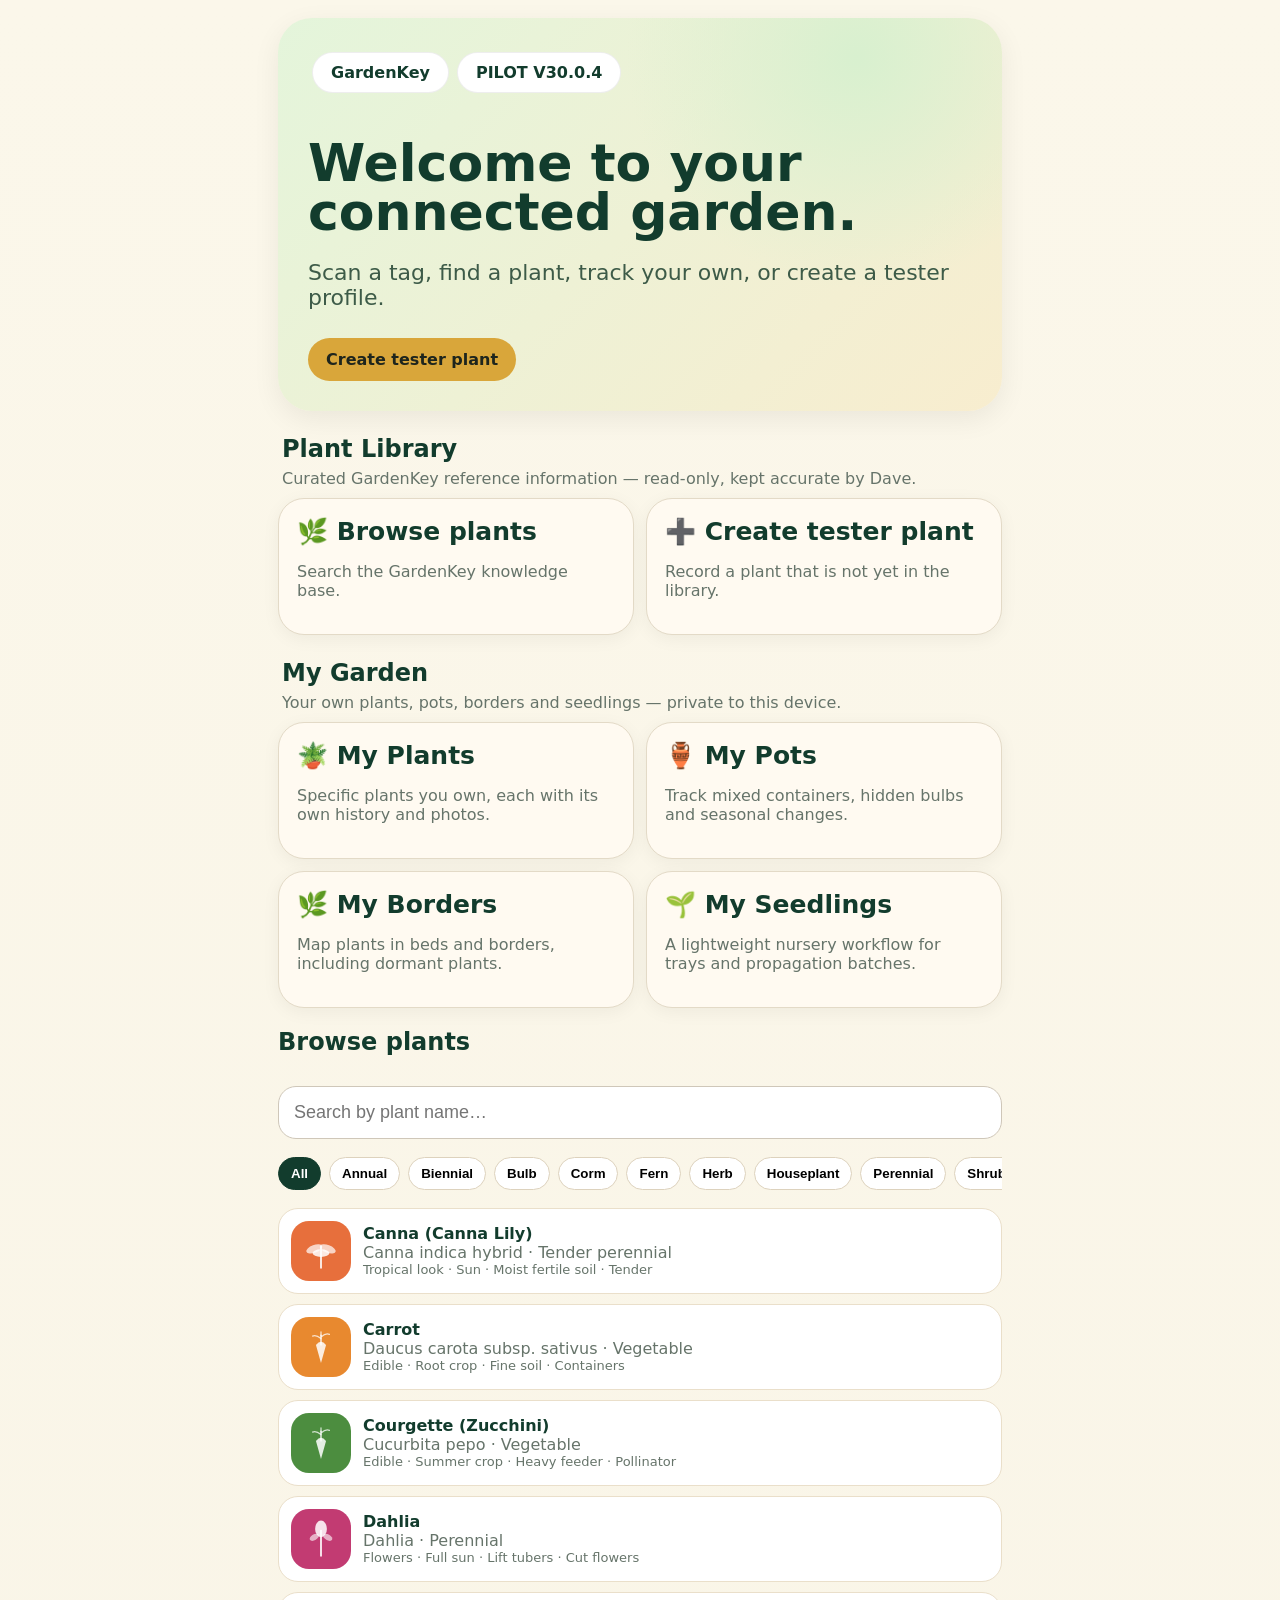
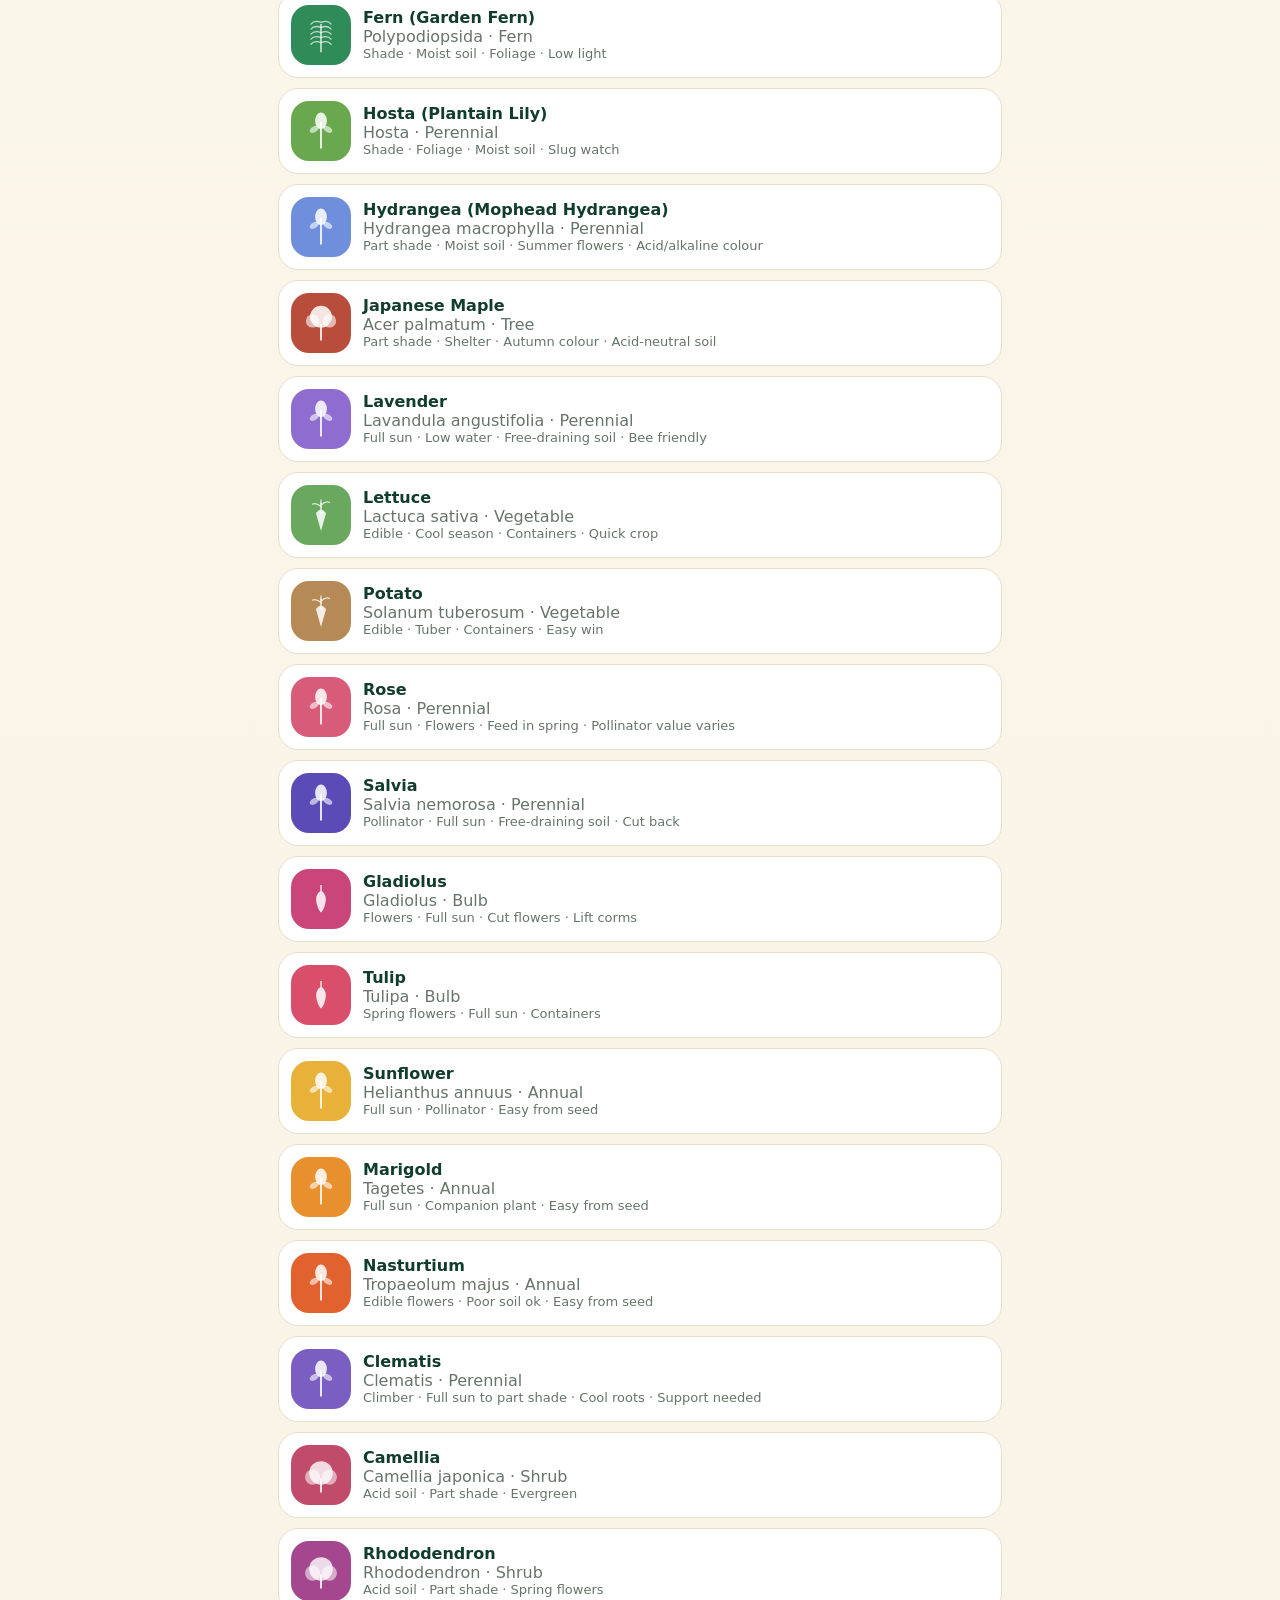
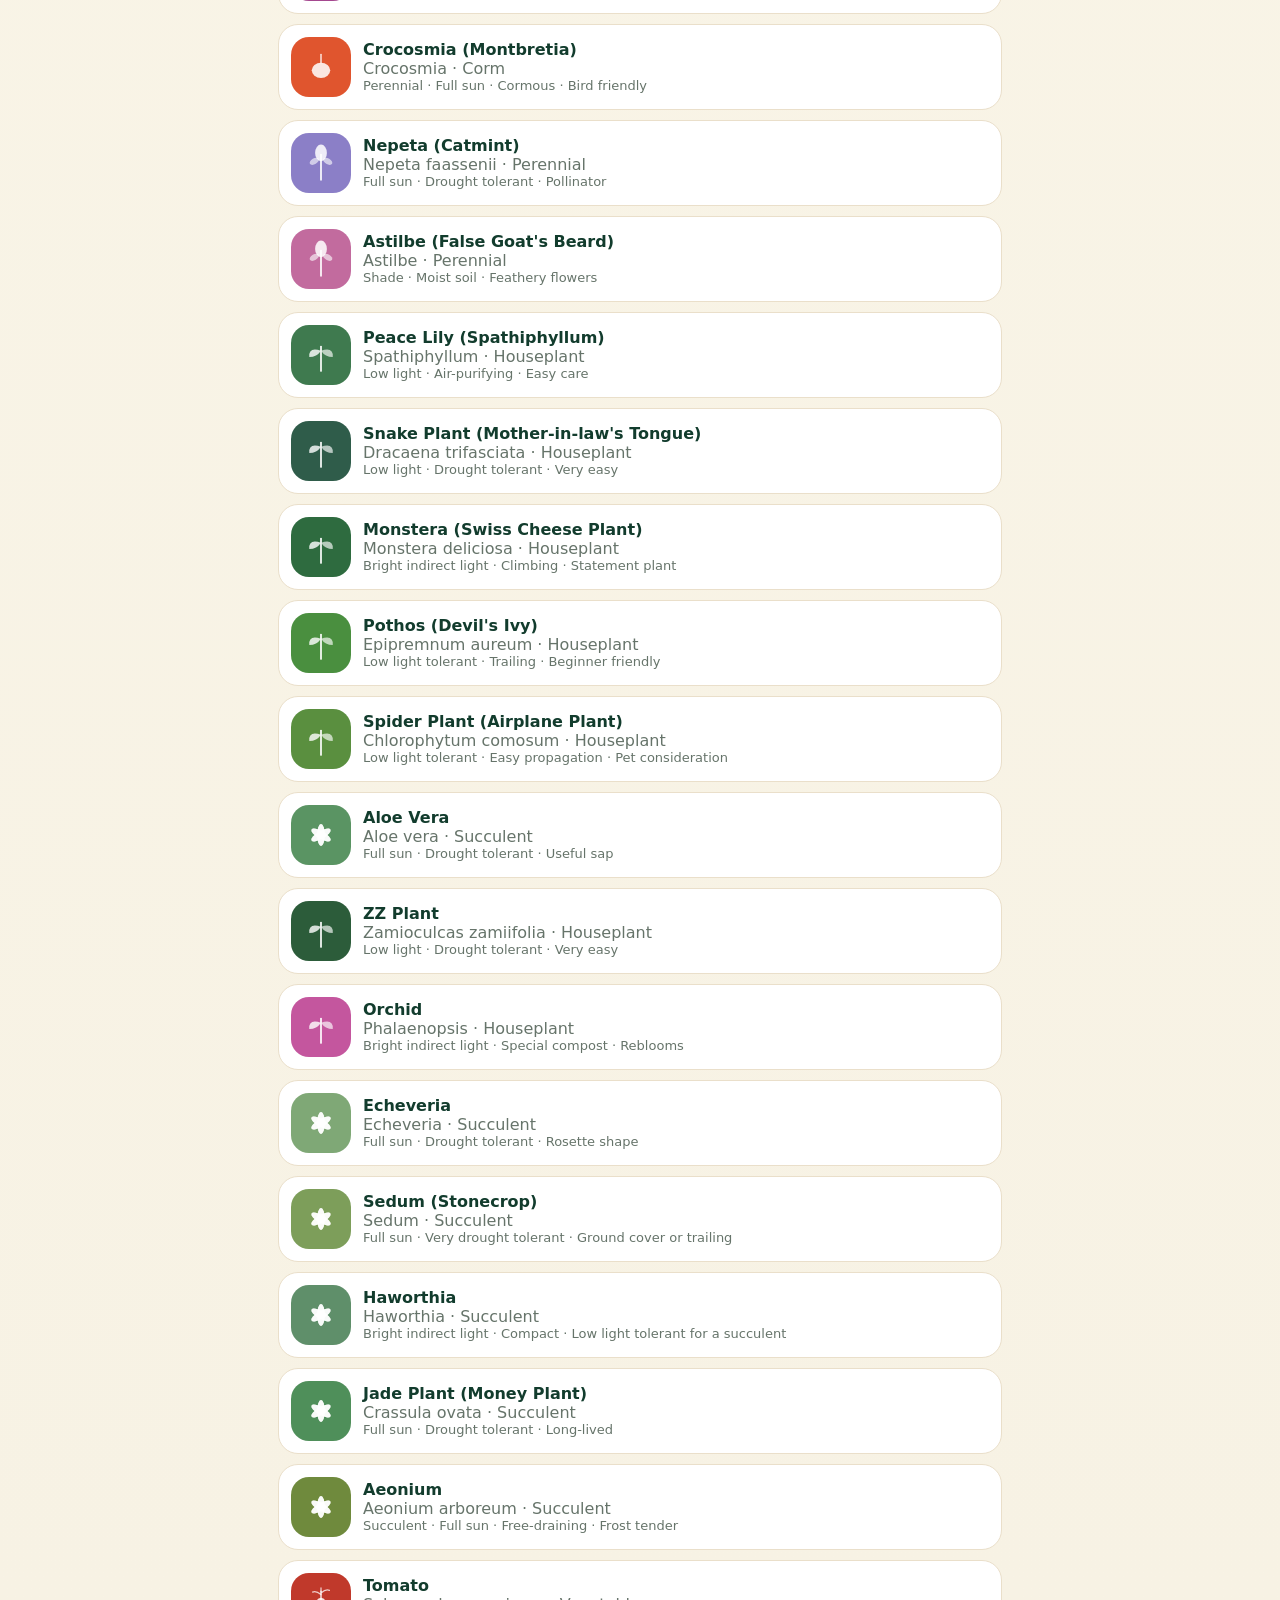
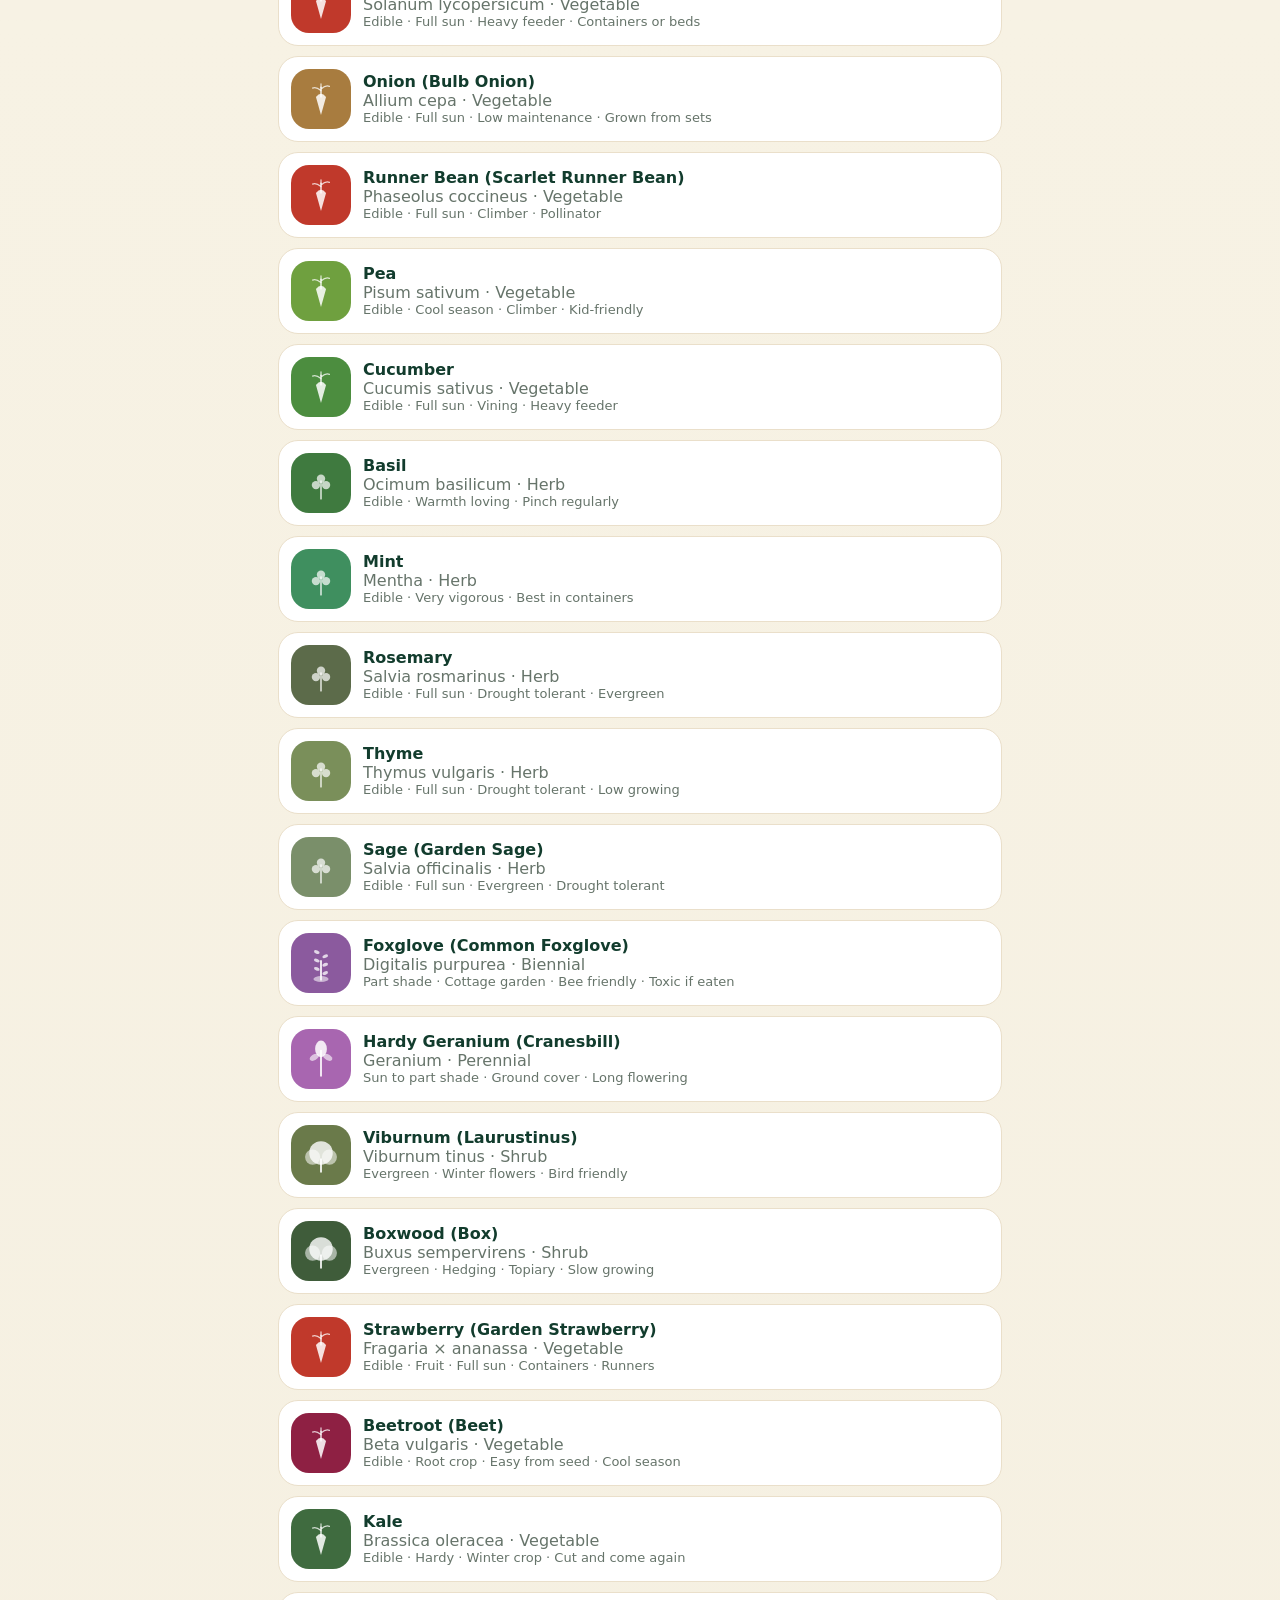
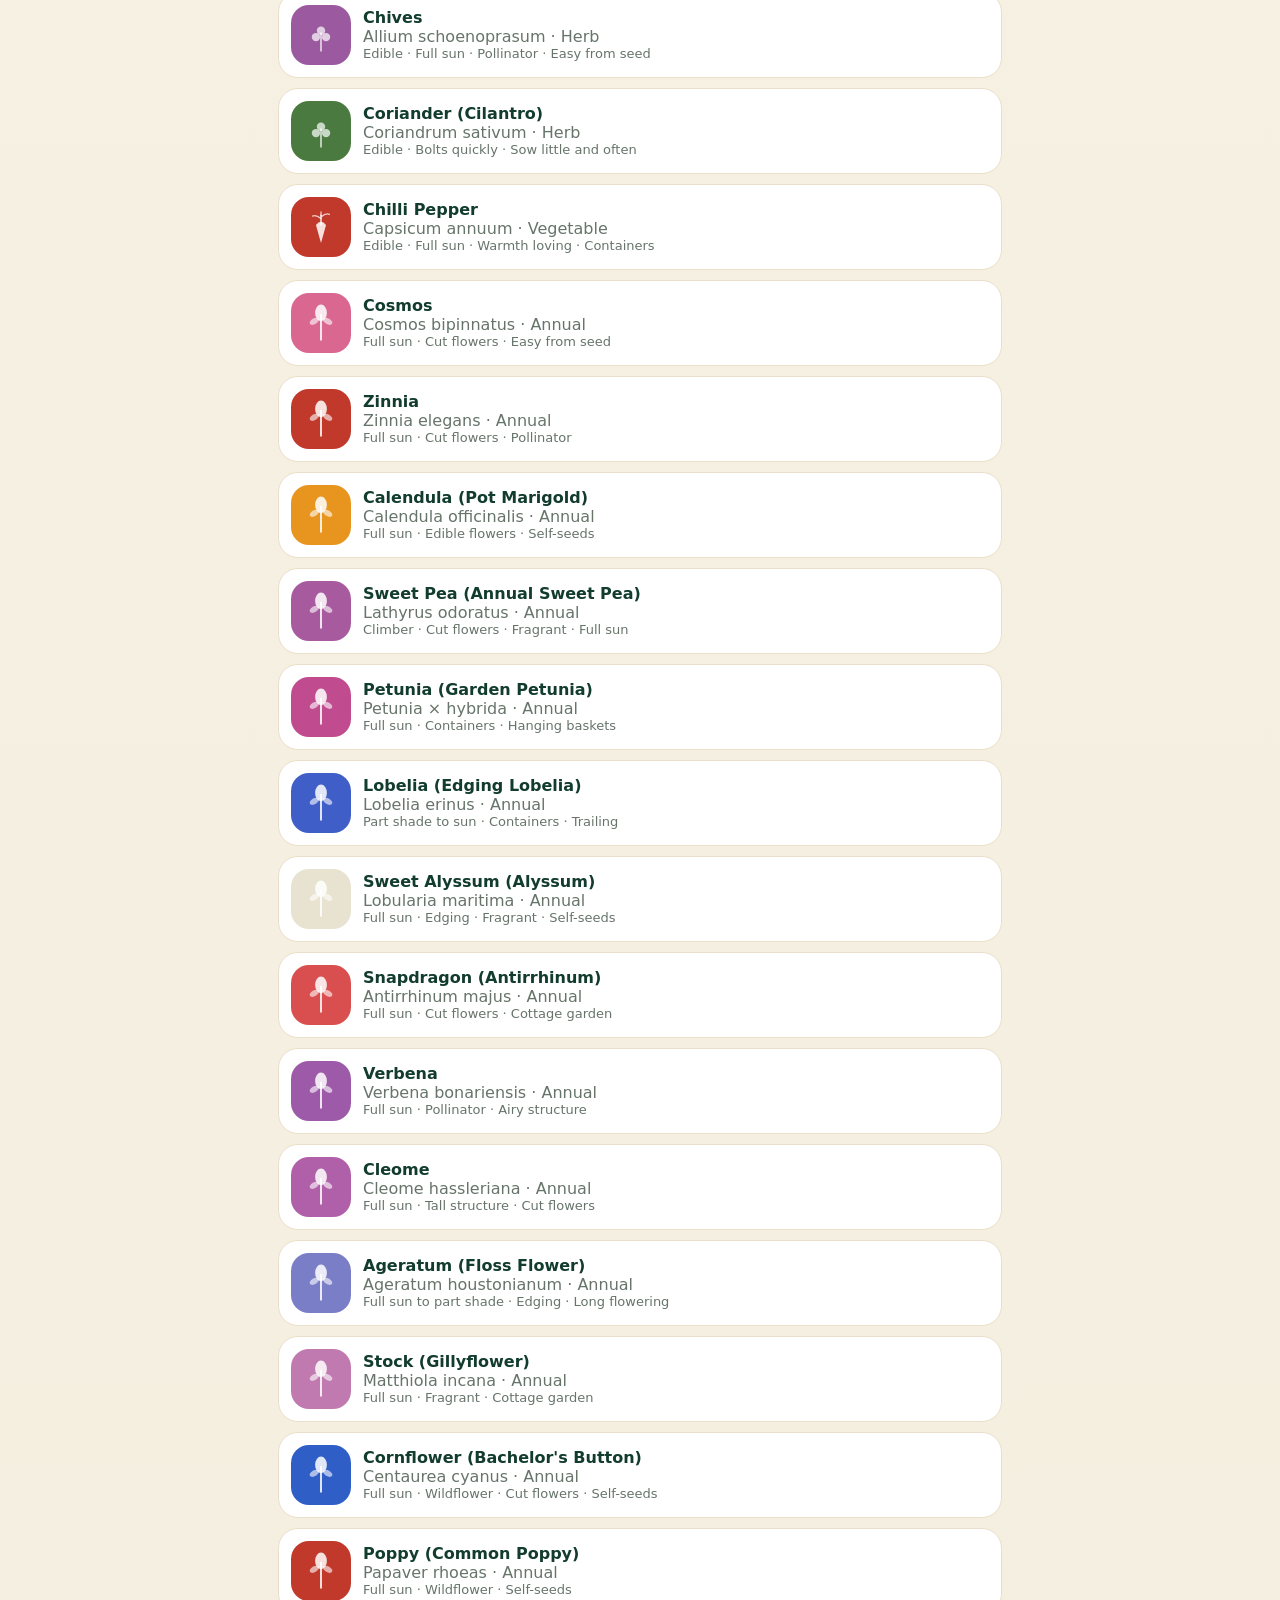
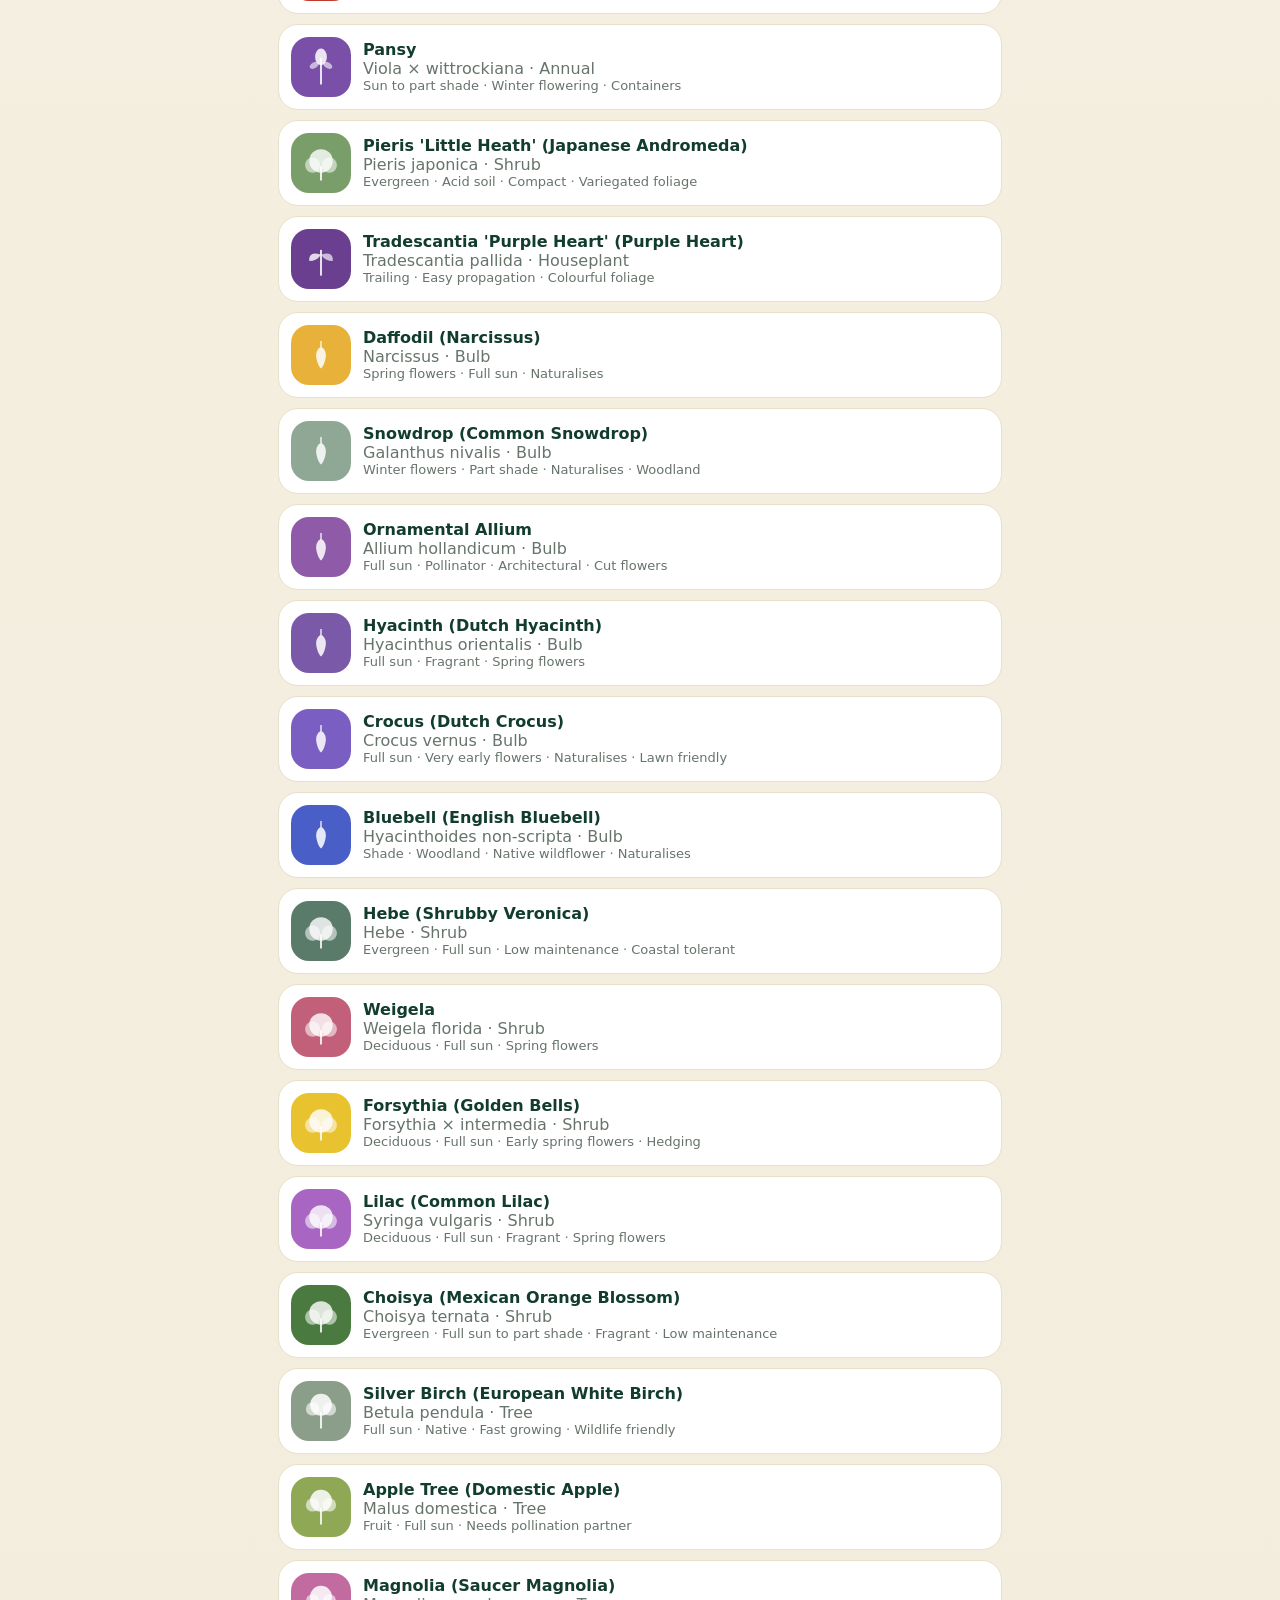
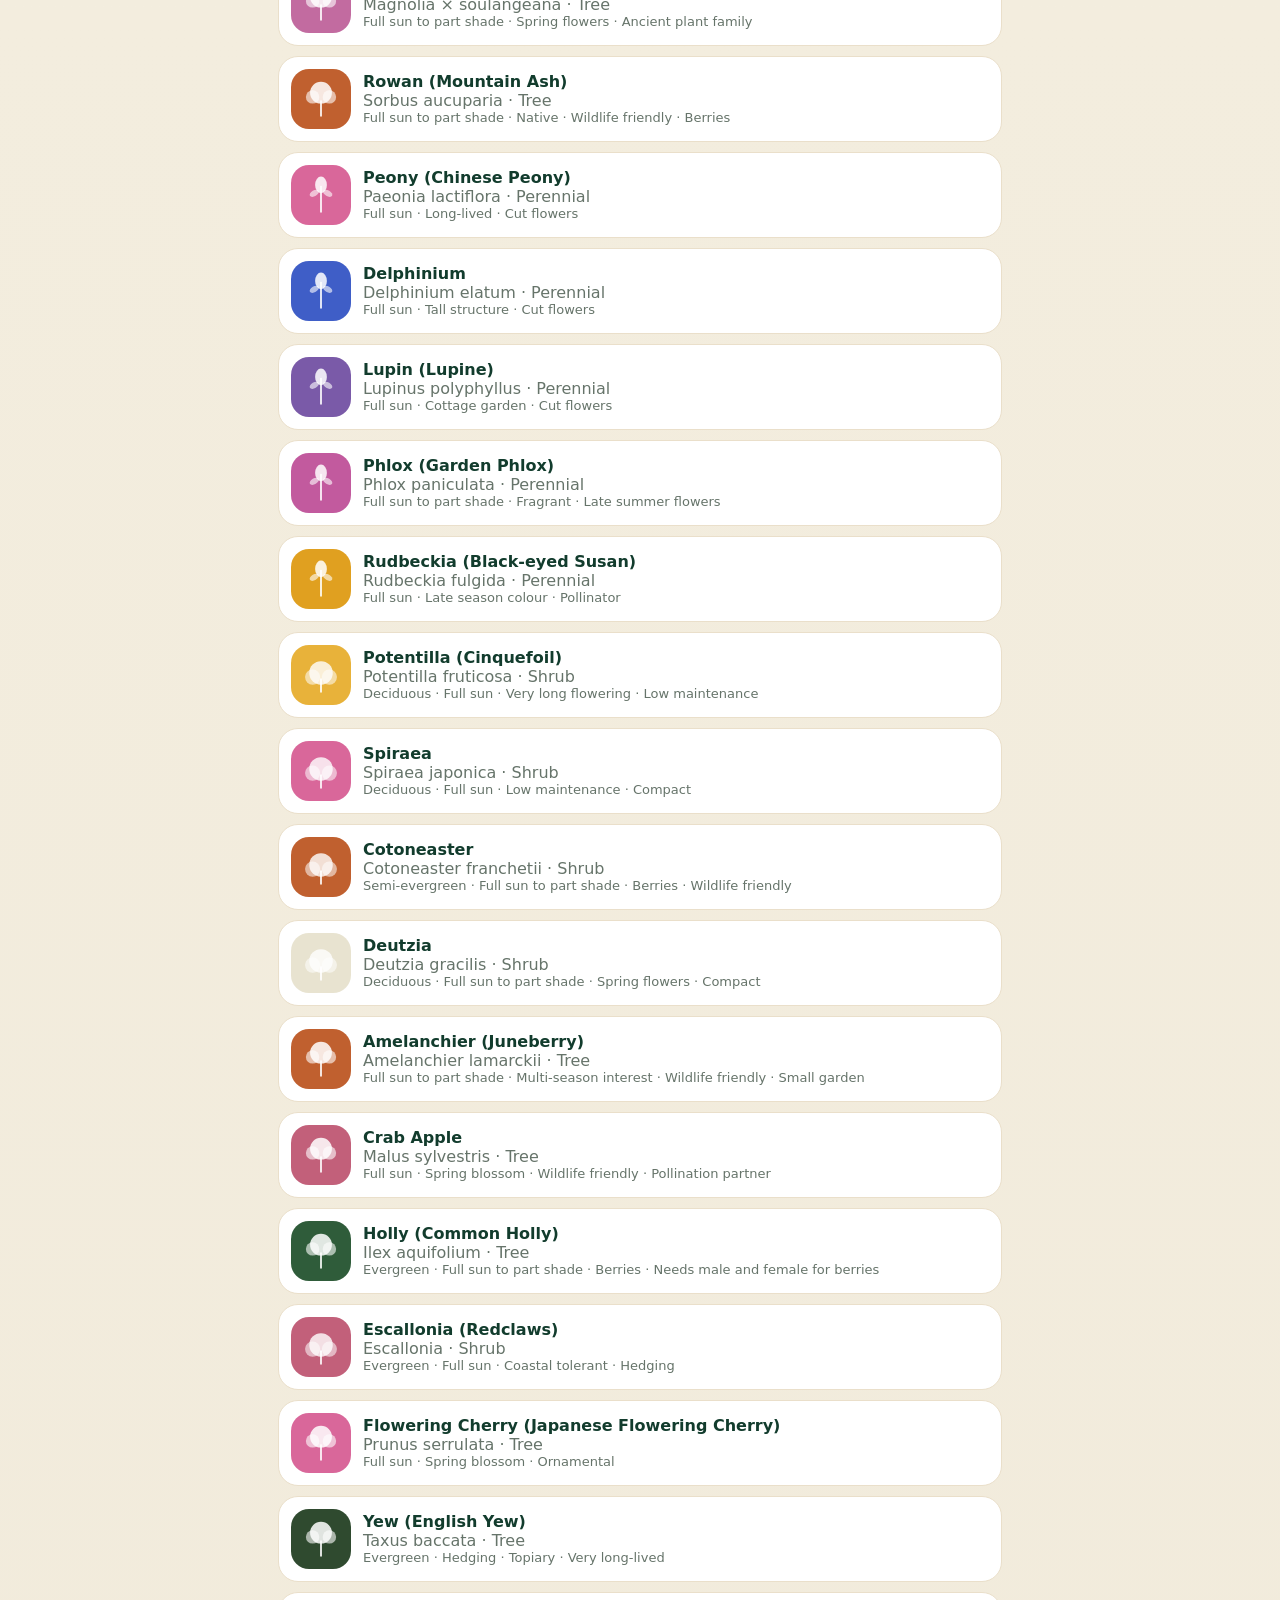
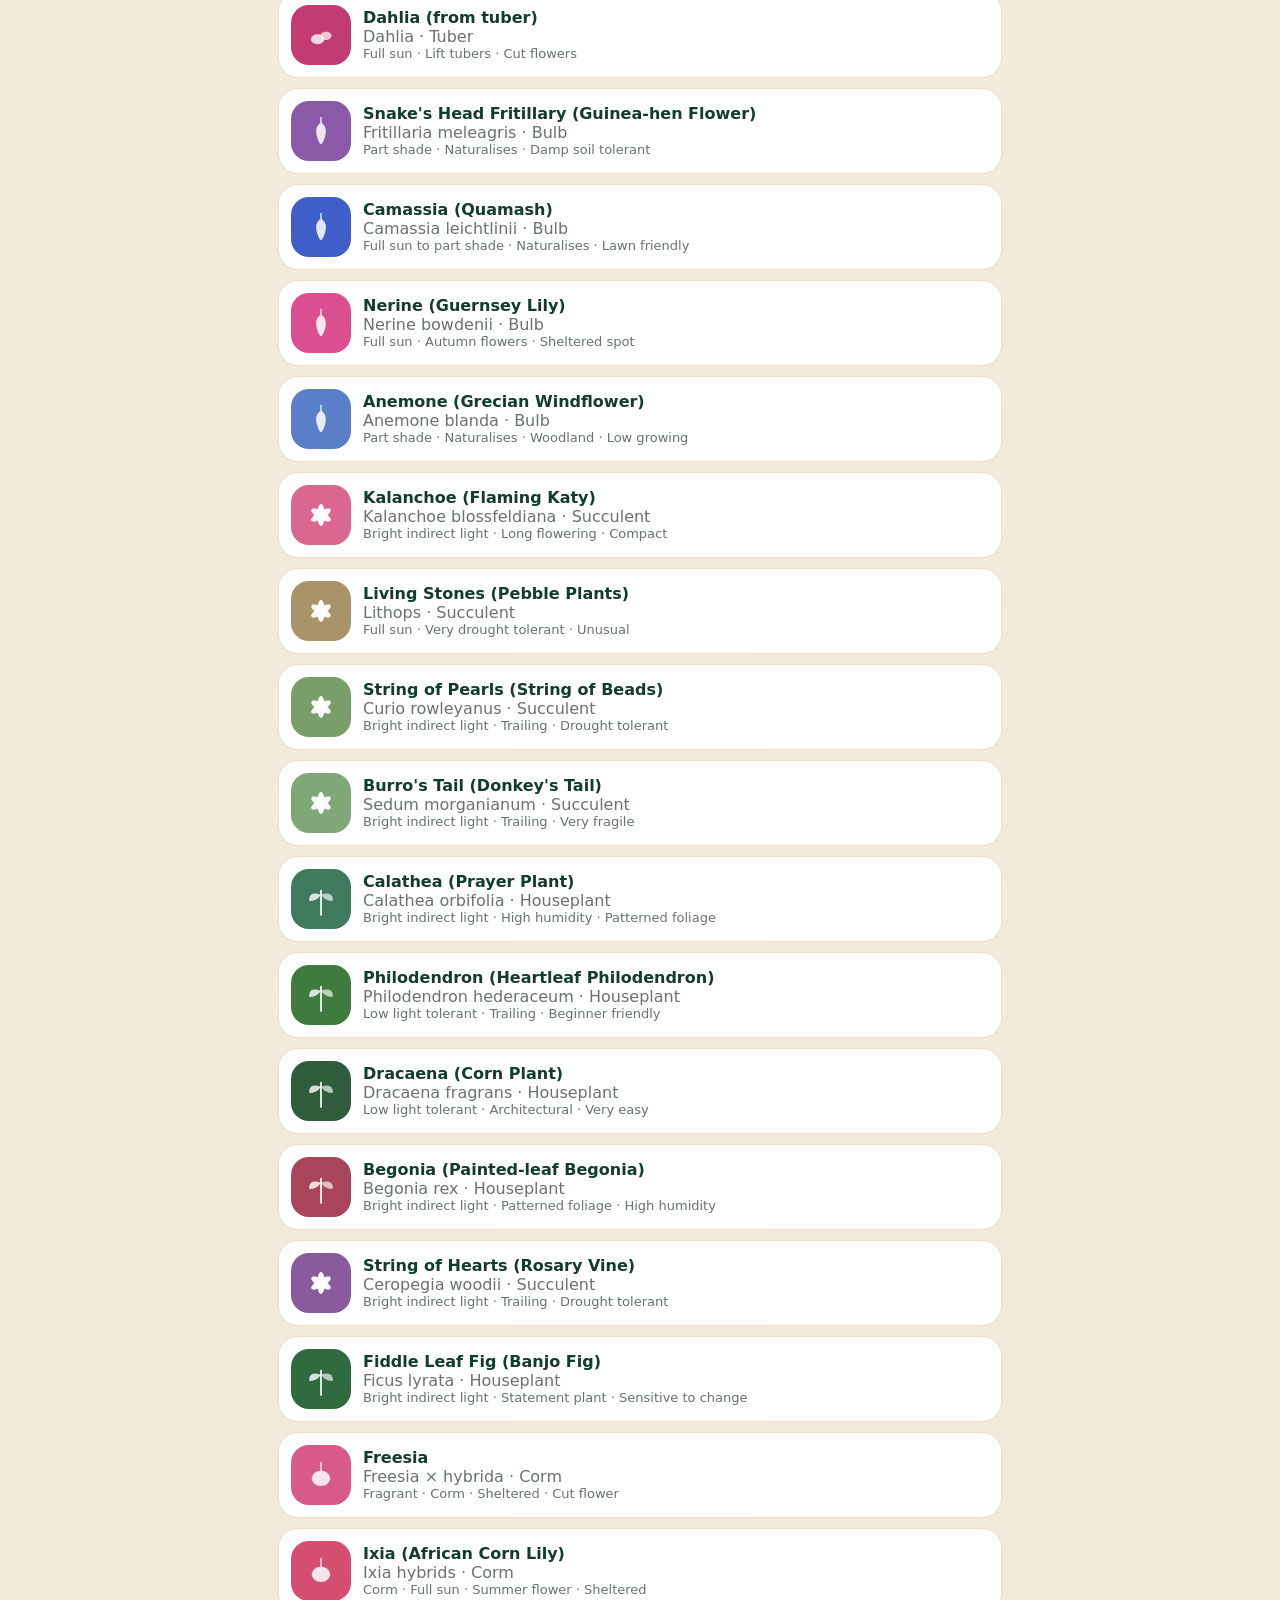
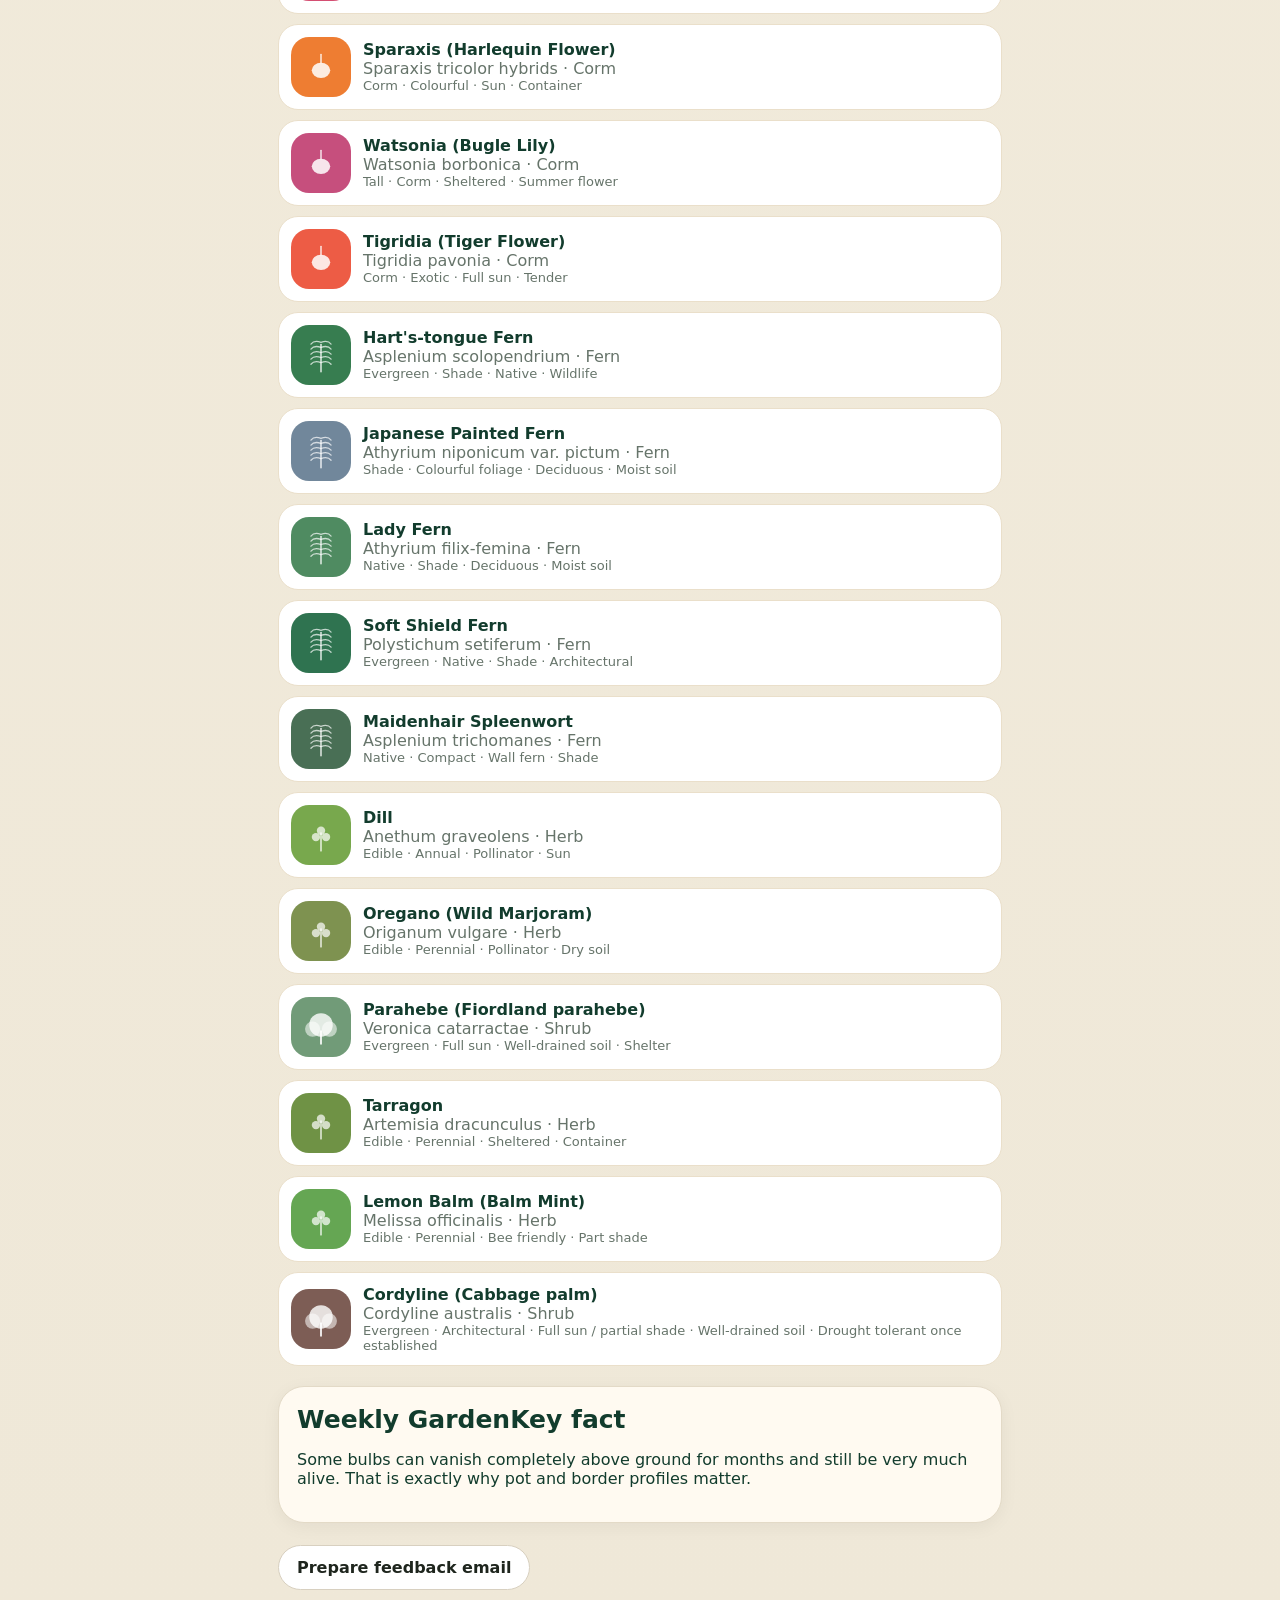
==== index.html @ 754360b9 "Add files via upload" ====
<!doctype html><html lang="en"><head><meta charset="utf-8"><meta name="viewport" content="width=device-width,initial-scale=1"><title>GardenKey PILOT V30.0.4</title><style>
:root{--green:#123c2d;--cream:#f7f2e7;--card:#fffaf1;--gold:#d9a63a;--muted:#66746a}*{box-sizing:border-box}a,a:visited,a:active{color:inherit}body{margin:0;font-family:system-ui,-apple-system,Segoe UI,Roboto,Arial,sans-serif;background:linear-gradient(#fbf7ea,#efe8d8);color:var(--green)}.wrap{max-width:760px;margin:auto;padding:18px}.hero{border-radius:34px;padding:30px;background:radial-gradient(circle at 80% 10%,#d8f0cf,transparent 34%),linear-gradient(135deg,#e4f5db,#f8edcf);box-shadow:0 8px 28px #0001;margin-bottom:20px}.pill{display:inline-block;background:white;border:1px solid #0001;border-radius:999px;padding:10px 18px;font-weight:800;margin:4px}.hero h1{font-size:52px;line-height:.95;margin:42px 0 10px}.hero p{font-size:22px;color:#3d5b48}.grid{display:grid;grid-template-columns:repeat(2,minmax(0,1fr));gap:12px}.card{background:var(--card);border:1px solid #e3dac7;border-radius:26px;padding:18px;box-shadow:0 4px 18px #0000000d;text-decoration:none}.card,.card *{text-decoration:none}.card h2{margin:0 0 8px;font-size:25px}.btn{display:inline-block;background:var(--gold);color:#1e251d;border-radius:999px;padding:12px 18px;text-decoration:none;font-weight:800;margin:6px 4px 0 0}.btn.secondary{background:white;border:1px solid #d8d0c0}.search{width:100%;font-size:18px;padding:15px;border-radius:18px;border:1px solid #cfc7b9;margin:10px 0}.filters{display:flex;gap:8px;overflow-x:auto;padding:8px 0}.filter{white-space:nowrap;background:#fff;border:1px solid #ddd2bd;border-radius:999px;padding:8px 12px;font-weight:800;cursor:pointer}.filter.active{background:var(--green);color:#fff;border-color:var(--green)}.plant{display:flex;gap:12px;align-items:center;margin:10px 0;padding:12px;border-radius:20px;background:#fff;border:1px solid #eadfca;text-decoration:none;color:inherit}.plant,.plant *{text-decoration:none}.thumb{width:60px;height:60px;border-radius:18px;background-size:cover;background-position:center;flex:none;display:flex;align-items:center;justify-content:center;overflow:hidden}.thumb svg{width:70%;height:70%;display:block}.plant>div:last-child{flex:1;min-width:0}.plant b{overflow-wrap:break-word;word-break:break-word}.muted{color:var(--muted)}.section{margin:20px 0}.steps{display:grid;gap:10px}.step{background:#fff;border:1px solid #e5dccd;border-radius:18px;padding:14px}.tiny{font-size:13px;color:var(--muted)}.testerBanner{display:none;background:#123c2d;color:white;border-radius:18px;padding:12px 16px;margin:0 0 14px;font-weight:800}.testerBanner span{display:block;font-size:13px;opacity:.85;margin-top:2px}.state{padding:14px;text-align:center;color:var(--muted)}@media(max-width:600px){.hero h1{font-size:42px}.grid{grid-template-columns:1fr}.wrap{padding:14px}}
</style></head><body><script src="icons.js"></script><div class="wrap">

<div id="testerBanner" class="testerBanner"></div><section class="hero"><span class="pill">GardenKey</span><span class="pill">PILOT V30.0.4</span><h1>Welcome to your connected garden.</h1><p>Scan a tag, find a plant, track your own, or create a tester profile.</p><a class="btn testerLink" href="create.html">Create tester plant</a></section>

<h2 style="margin:24px 4px 6px">Plant Library</h2>
<p class="muted" style="margin:0 4px 10px">Curated GardenKey reference information — read-only, kept accurate by Dave.</p>
<div class="grid"><a class="card" href="#plants"><h2>🌿 Browse plants</h2><p class="muted">Search the GardenKey knowledge base.</p></a><a class="card testerLink" href="create.html"><h2>➕ Create tester plant</h2><p class="muted">Record a plant that is not yet in the library.</p></a></div>

<h2 style="margin:24px 4px 6px">My Garden</h2>
<p class="muted" style="margin:0 4px 10px">Your own plants, pots, borders and seedlings — private to this device.</p>
<div class="grid"><a class="card" id="myPlantsLink" href="myplants.html"><h2>🪴 My Plants</h2><p class="muted">Specific plants you own, each with its own history and photos.</p></a><a class="card" href="pot.html"><h2>🏺 My Pots</h2><p class="muted">Track mixed containers, hidden bulbs and seasonal changes.</p></a><a class="card" href="border.html"><h2>🌿 My Borders</h2><p class="muted">Map plants in beds and borders, including dormant plants.</p></a><a class="card" href="seedling.html"><h2>🌱 My Seedlings</h2><p class="muted">A lightweight nursery workflow for trays and propagation batches.</p></a></div>

<section id="plants" class="section"><h2>Browse plants</h2><input class="search" id="search" placeholder="Search by plant name…"><div class="filters" id="filters"></div><div id="list"><p class="state">Loading plant library…</p></div></section>

<section class="card"><h2>Weekly GardenKey fact</h2><p>Some bulbs can vanish completely above ground for months and still be very much alive. That is exactly why pot and border profiles matter.</p></section>
<p><a class="btn secondary" href="mailto:davewalsh45pro@gmail.com?subject=GardenKey%20feedback">Prepare feedback email</a></p>
</div><script>
let plants = {};
let active = 'All';
async function establishTester(){
  const params=new URLSearchParams(location.search);
  const requested=params.get('tester')||localStorage.getItem('gk_tester_id')||'';
  if(!requested) return;
  try{
    const res=await fetch('testers.json?v=30004',{cache:'no-store'});
    const testers=await res.json();
    const t=testers[requested];
    if(!t) return;
    localStorage.setItem('gk_tester_id',t.testerId);
    localStorage.setItem('gk_tester_name',t.testerName);
    testerBanner.style.display='block';
    testerBanner.innerHTML=`Welcome back, ${t.testerName}<span>Tester ID: ${t.testerId} · This identity will be used automatically on this device.</span>`;
    document.querySelectorAll('.testerLink').forEach(a=>a.href='create.html?tester='+encodeURIComponent(t.testerId));
    myPlantsLink.href='myplants.html?tester='+encodeURIComponent(t.testerId);
    if(params.get('tester')!==t.testerId) history.replaceState(null,'','index.html?tester='+encodeURIComponent(t.testerId)+'&v=30004');
  }catch(e){ console.warn('Could not establish tester identity',e); }
}


async function loadPlants(){
  try{
    const res = await fetch('plants.json', {cache:'no-store'});
    if(!res.ok) throw new Error('HTTP '+res.status);
    plants = await res.json();
    buildFilters();
    render();
  }catch(err){
    list.innerHTML = '<p class="state">Could not load the plant library (plants.json). If you are opening this file directly from disk, run it through a local server or GitHub Pages instead — fetch() needs http(s), not file://.</p>';
    console.error('GardenKey: failed to load plants.json', err);
  }
}

function buildFilters(){
  const cats = [...new Set(Object.values(plants).map(p => p.category).filter(Boolean))].sort();
  filters.innerHTML = ['All', ...cats].map(c =>
    `<button class="filter${c===active?' active':''}" data-cat="${c}">${c}</button>`
  ).join('');
  filters.querySelectorAll('.filter').forEach(btn=>{
    btn.onclick = () => { active = btn.dataset.cat; buildFilters(); render(); };
  });
}

search.oninput = render;

function render(){
  const q = search.value.toLowerCase();
  const rows = Object.values(plants).filter(p=>{
    const catOk = active==='All' || p.category===active;
    return catOk && ((p.name||'')+' '+(p.commonName||'')+' '+(p.latinName||'')).toLowerCase().includes(q);
  });
  list.innerHTML = rows.map(p => {
    const thumbStyle = p.heroImage
      ? `background-image:url('${p.heroImage}')`
      : `background:${p.theme||'#8dbb87'}`;
    const art = p.heroImage ? '' : gkIconSvg(p.category);
    return `<a class="plant" href="plant.html?id=${p.id}">
      <div class="thumb" style="${thumbStyle}">${art}</div>
      <div><b>${p.name}${p.commonName?` (${p.commonName})`:''}</b><div class="muted">${p.latinName||''}${p.category?' · '+p.category:''}</div>
      <div class="tiny">${(p.tags||[]).join(' · ')}</div></div>
    </a>`;
  }).join('') || '<p class="state">No plants found by that name.</p>';
}

establishTester().then(loadPlants);
</script></body></html>
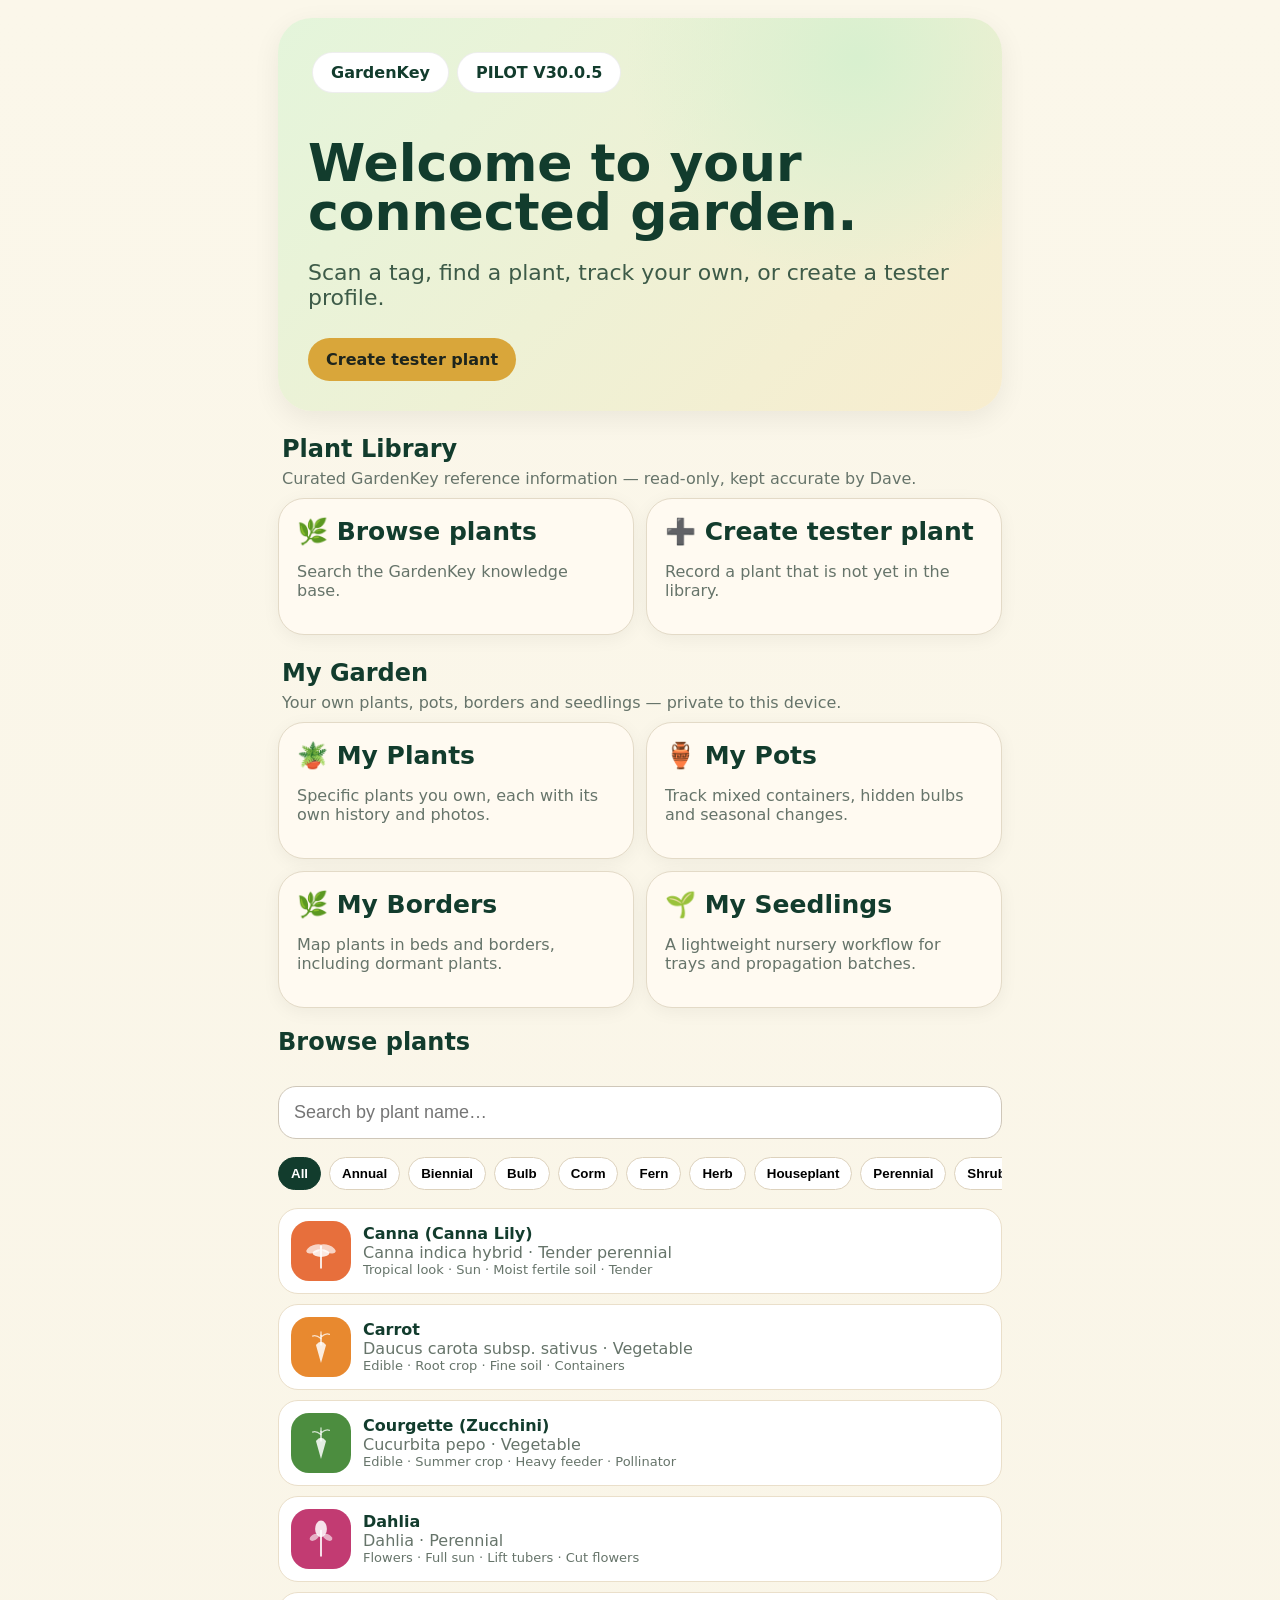
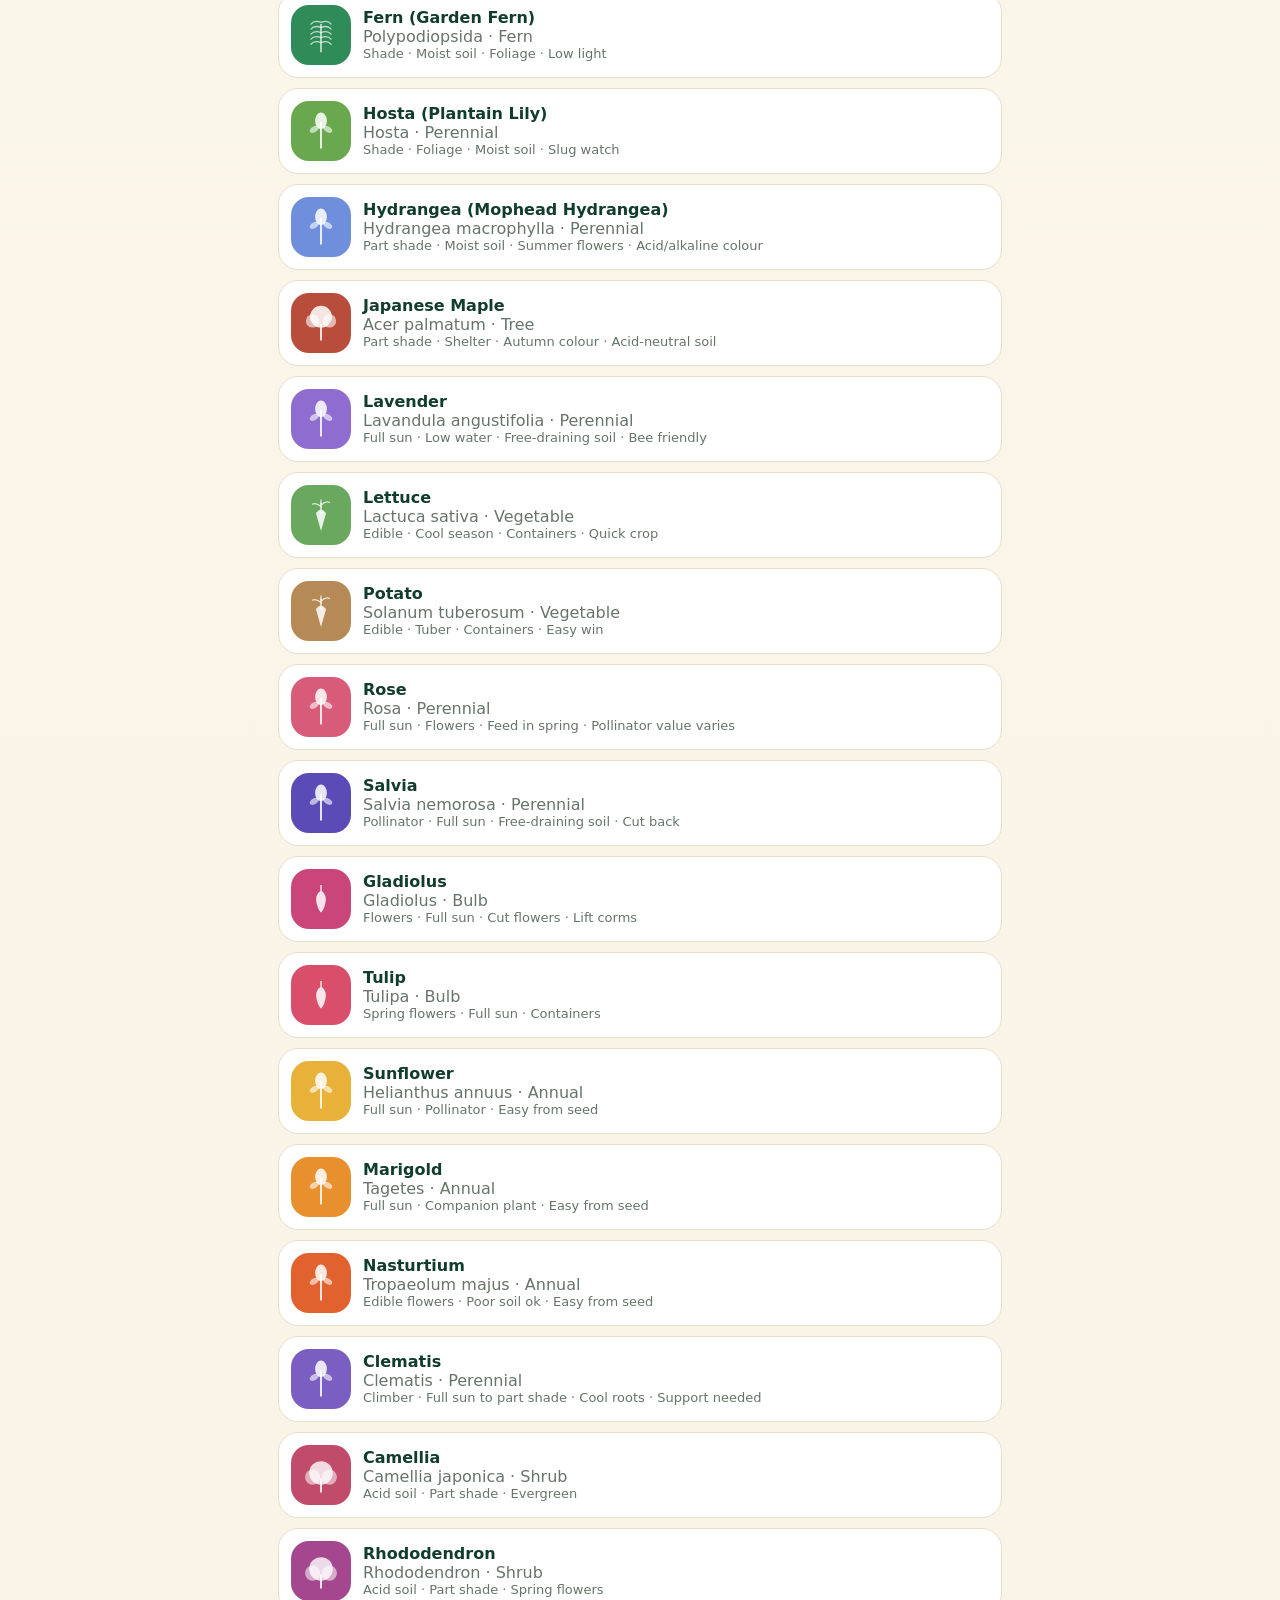
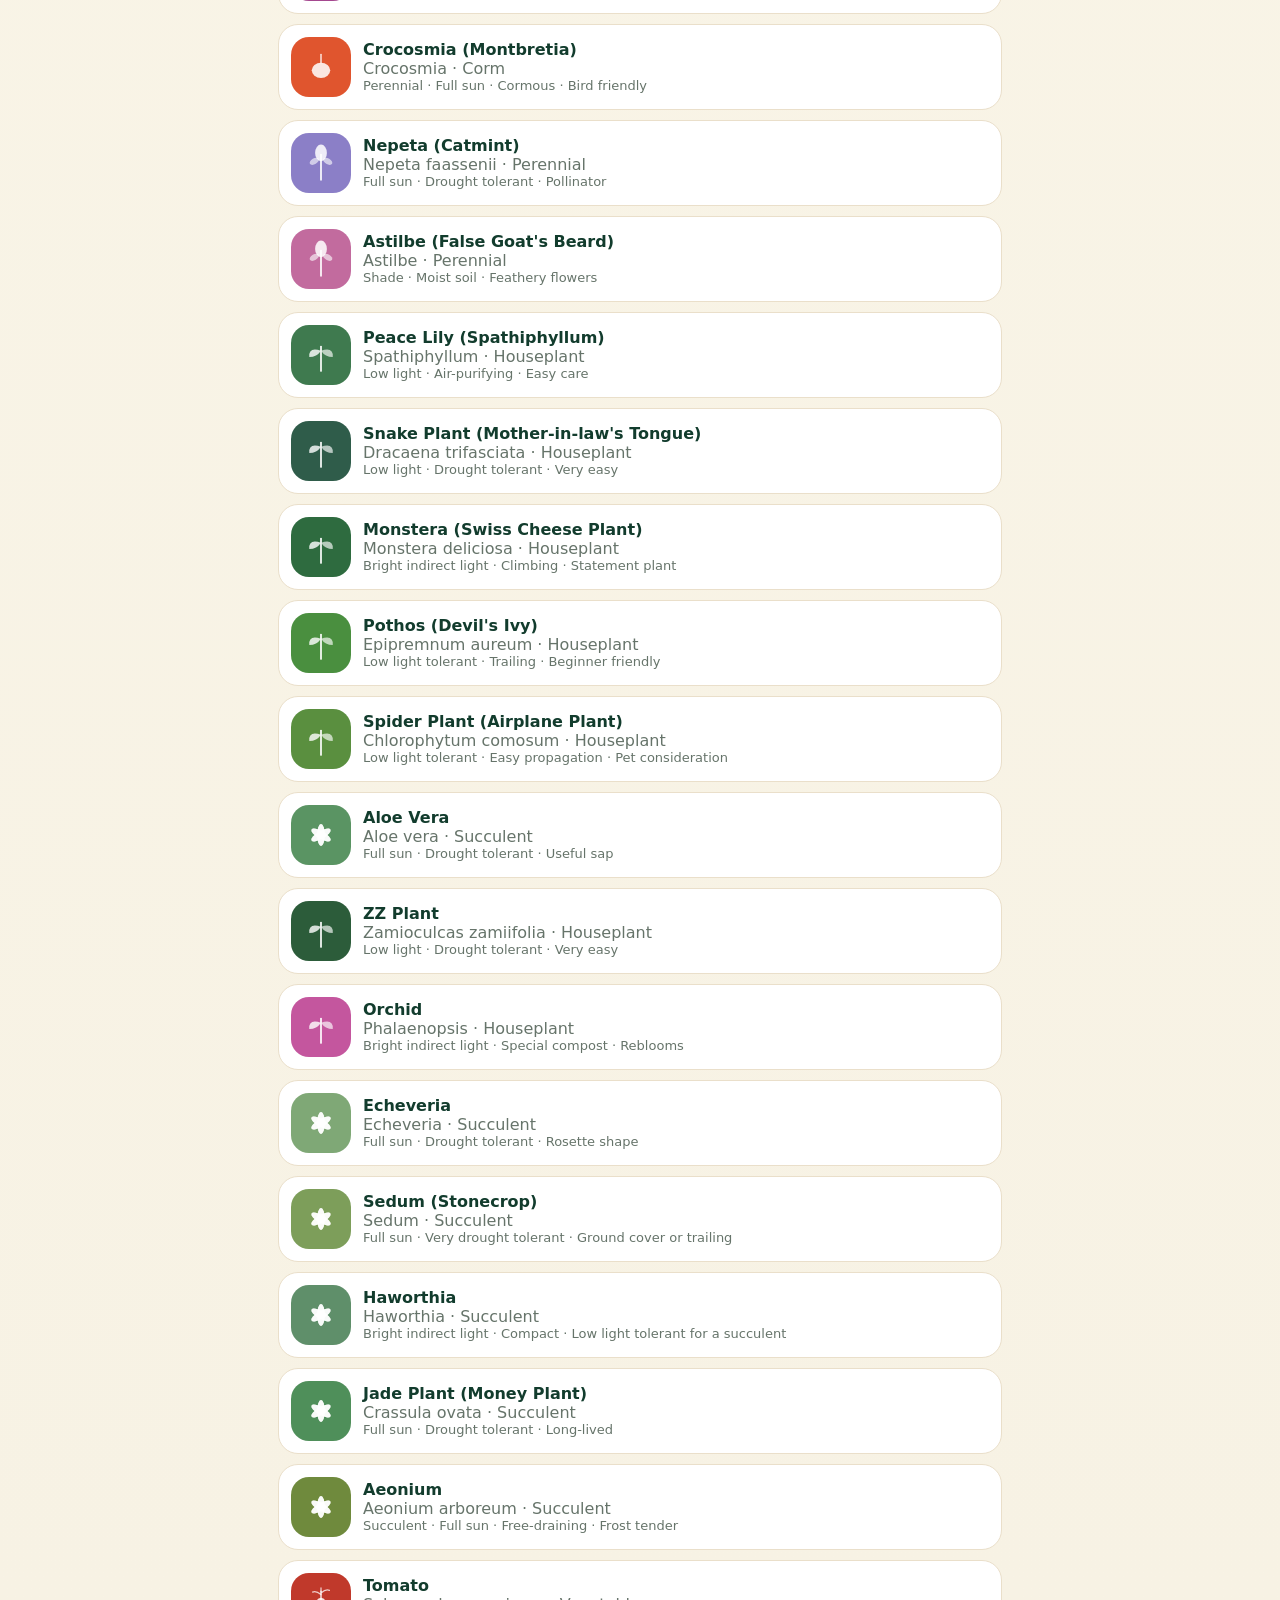
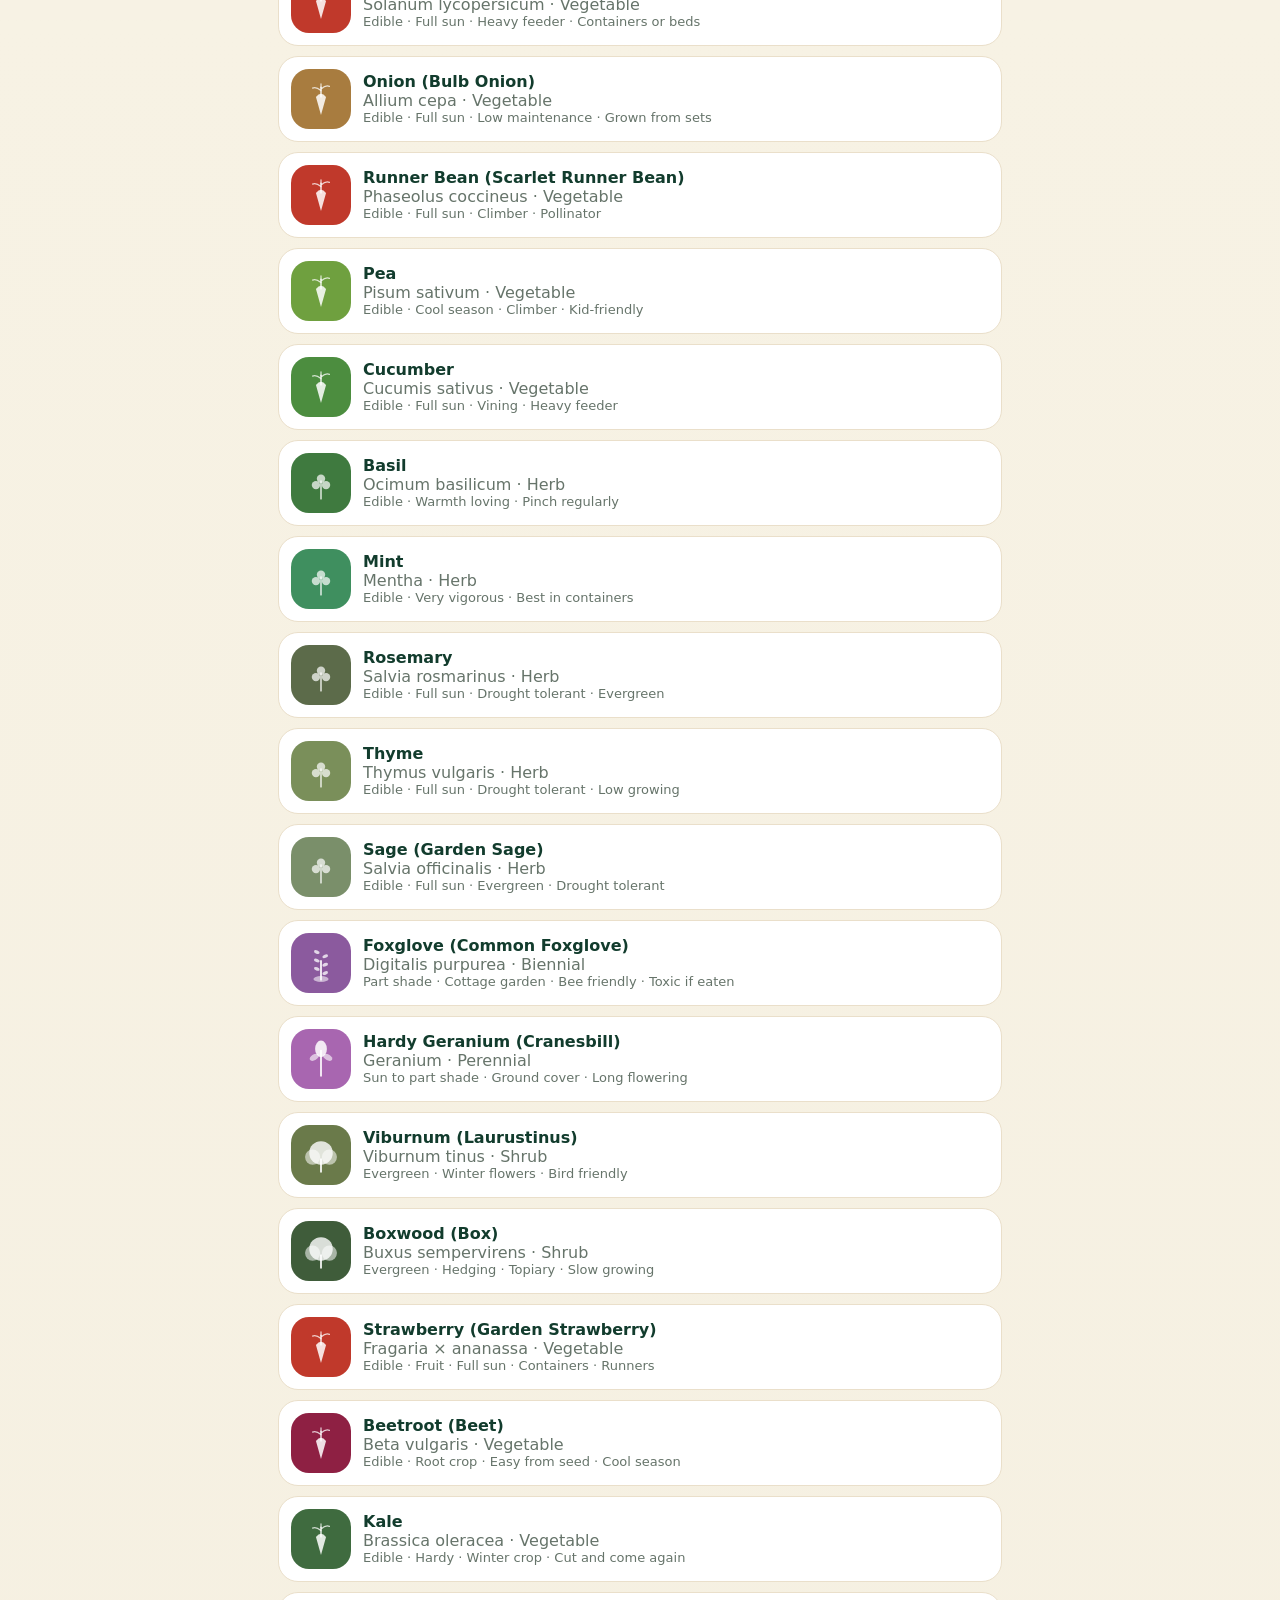
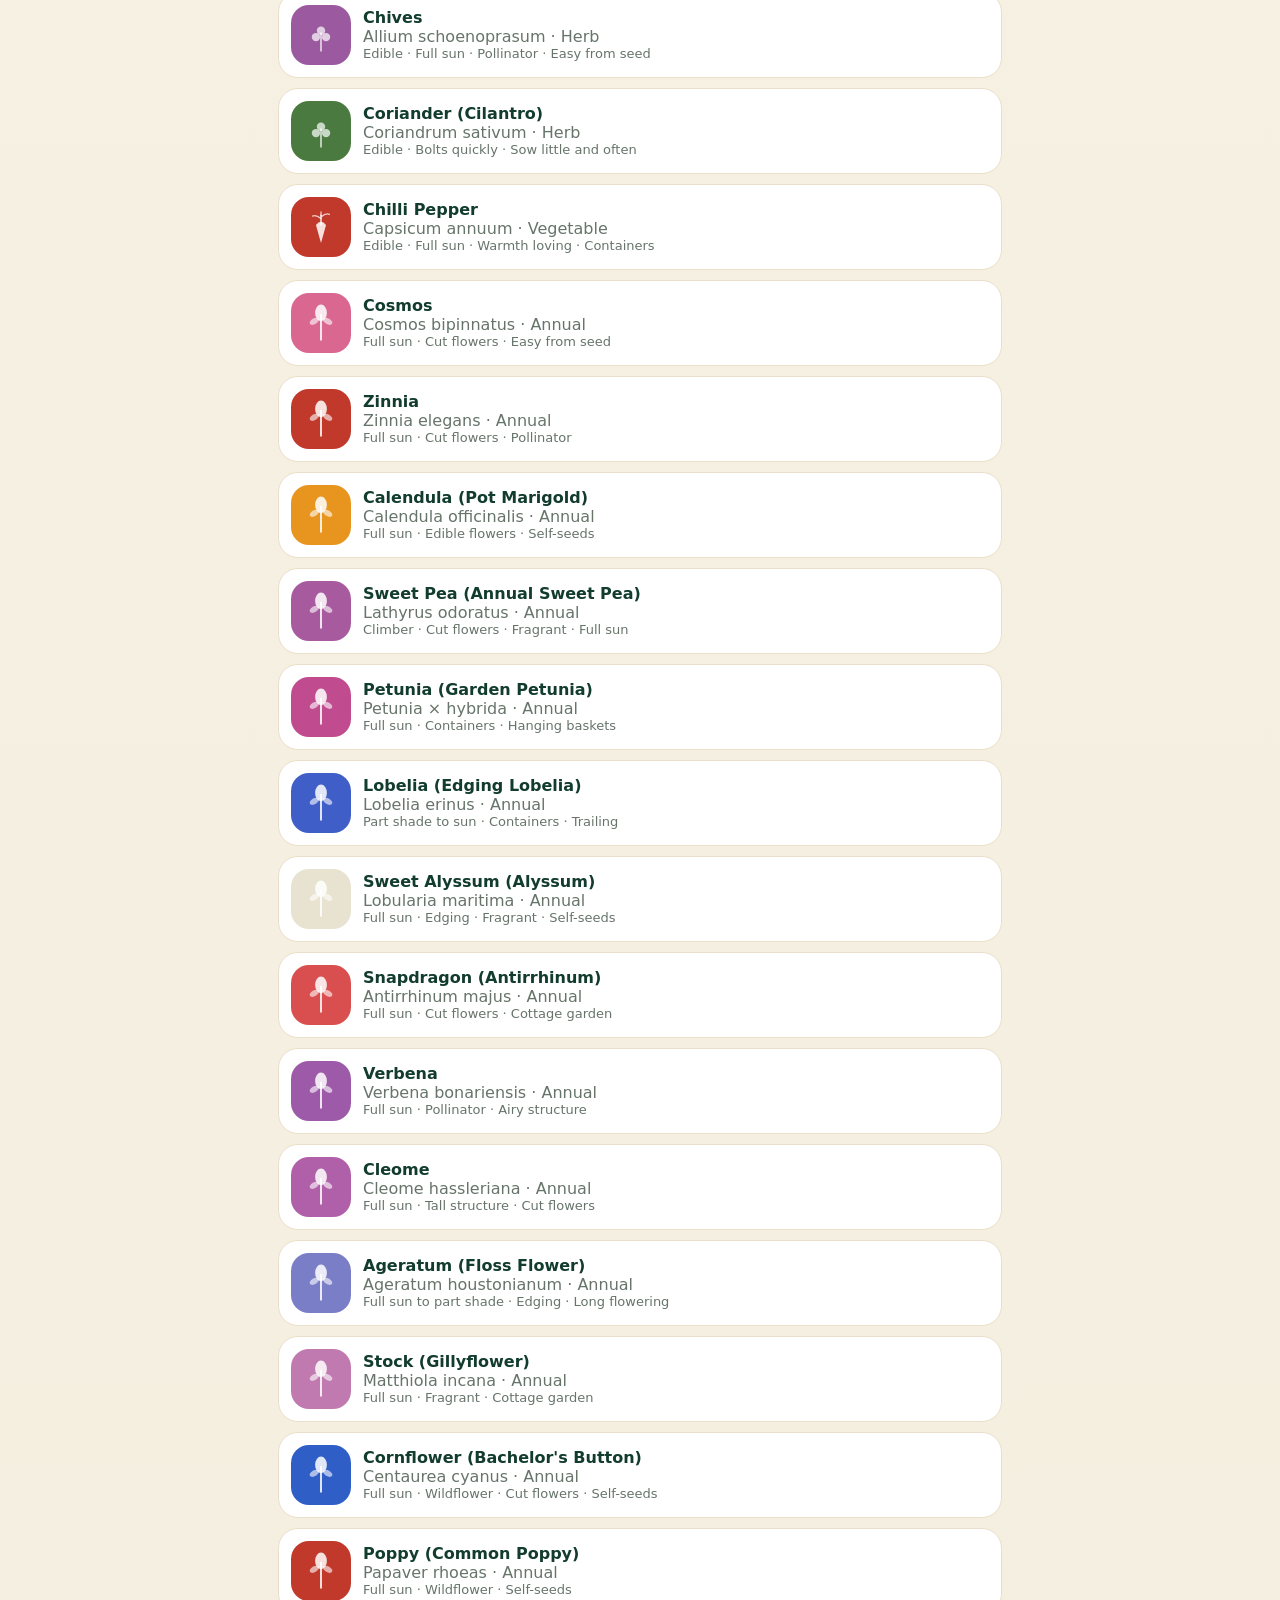
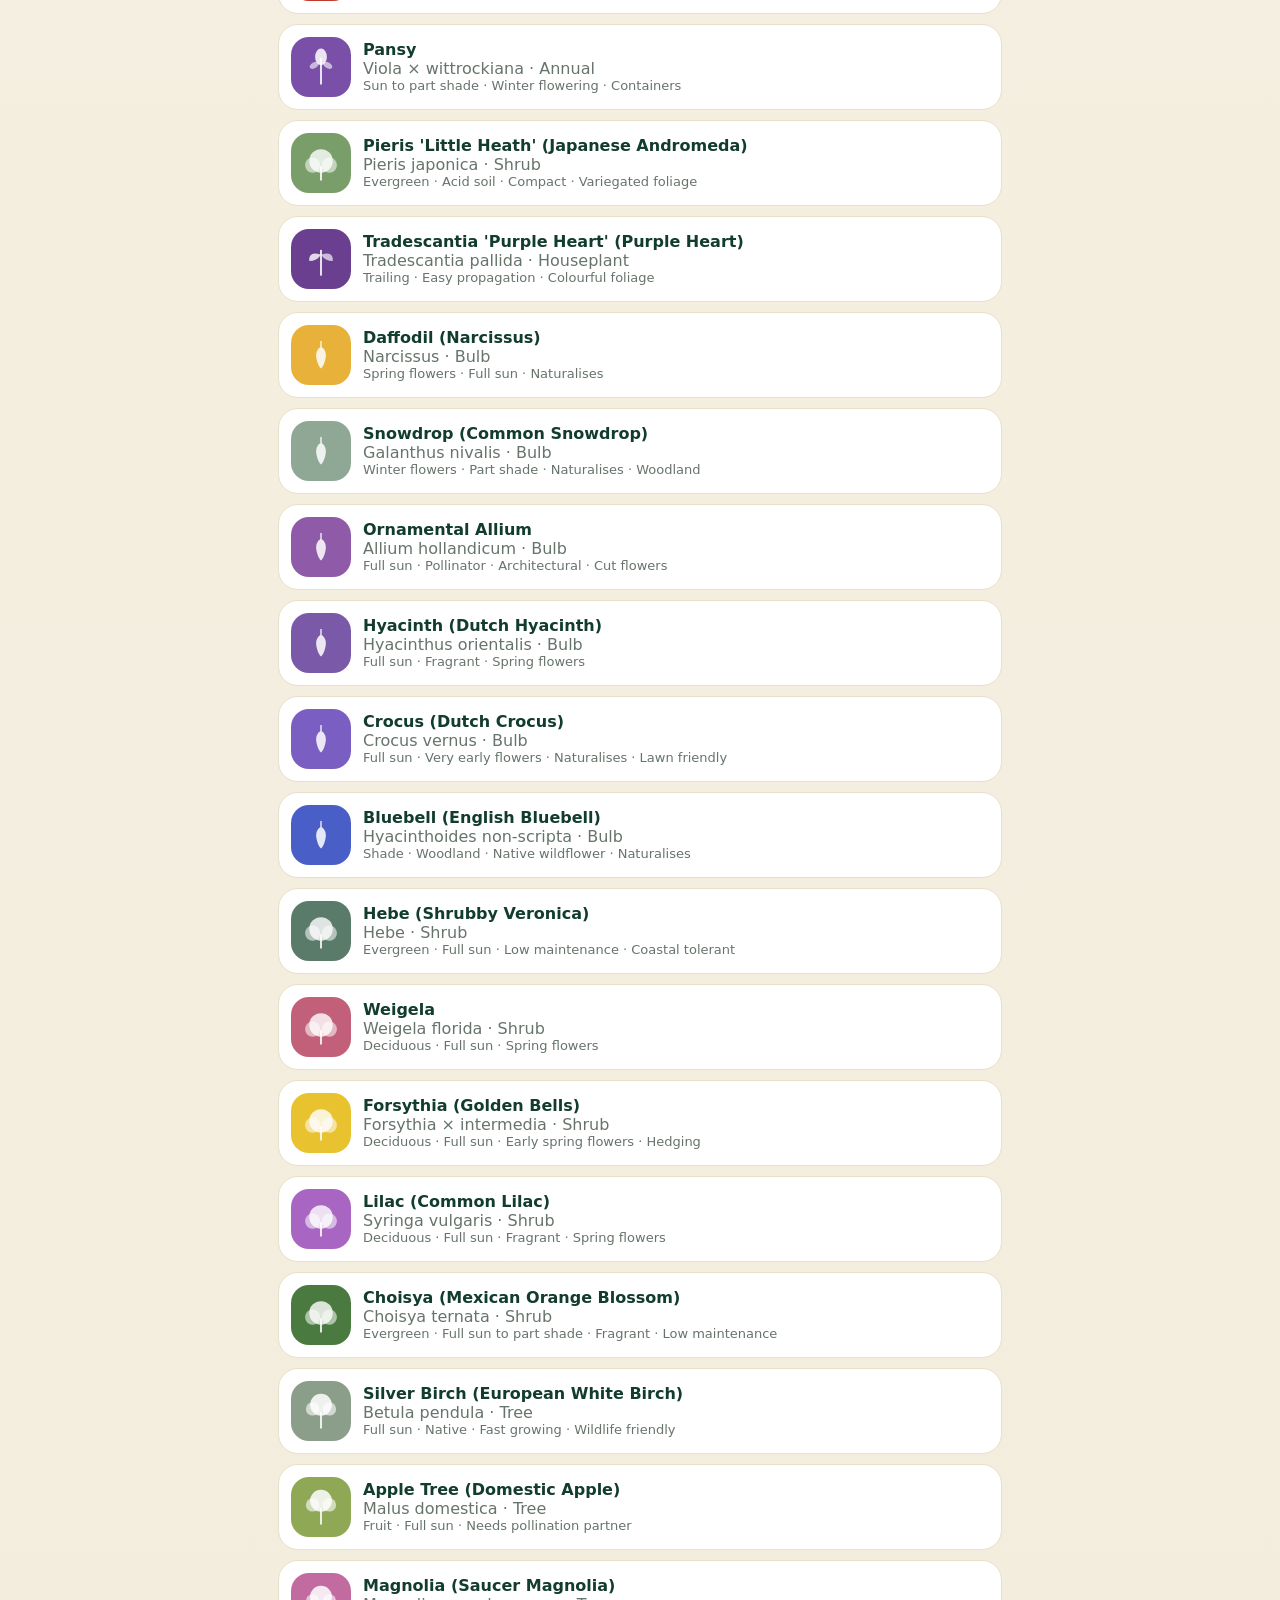
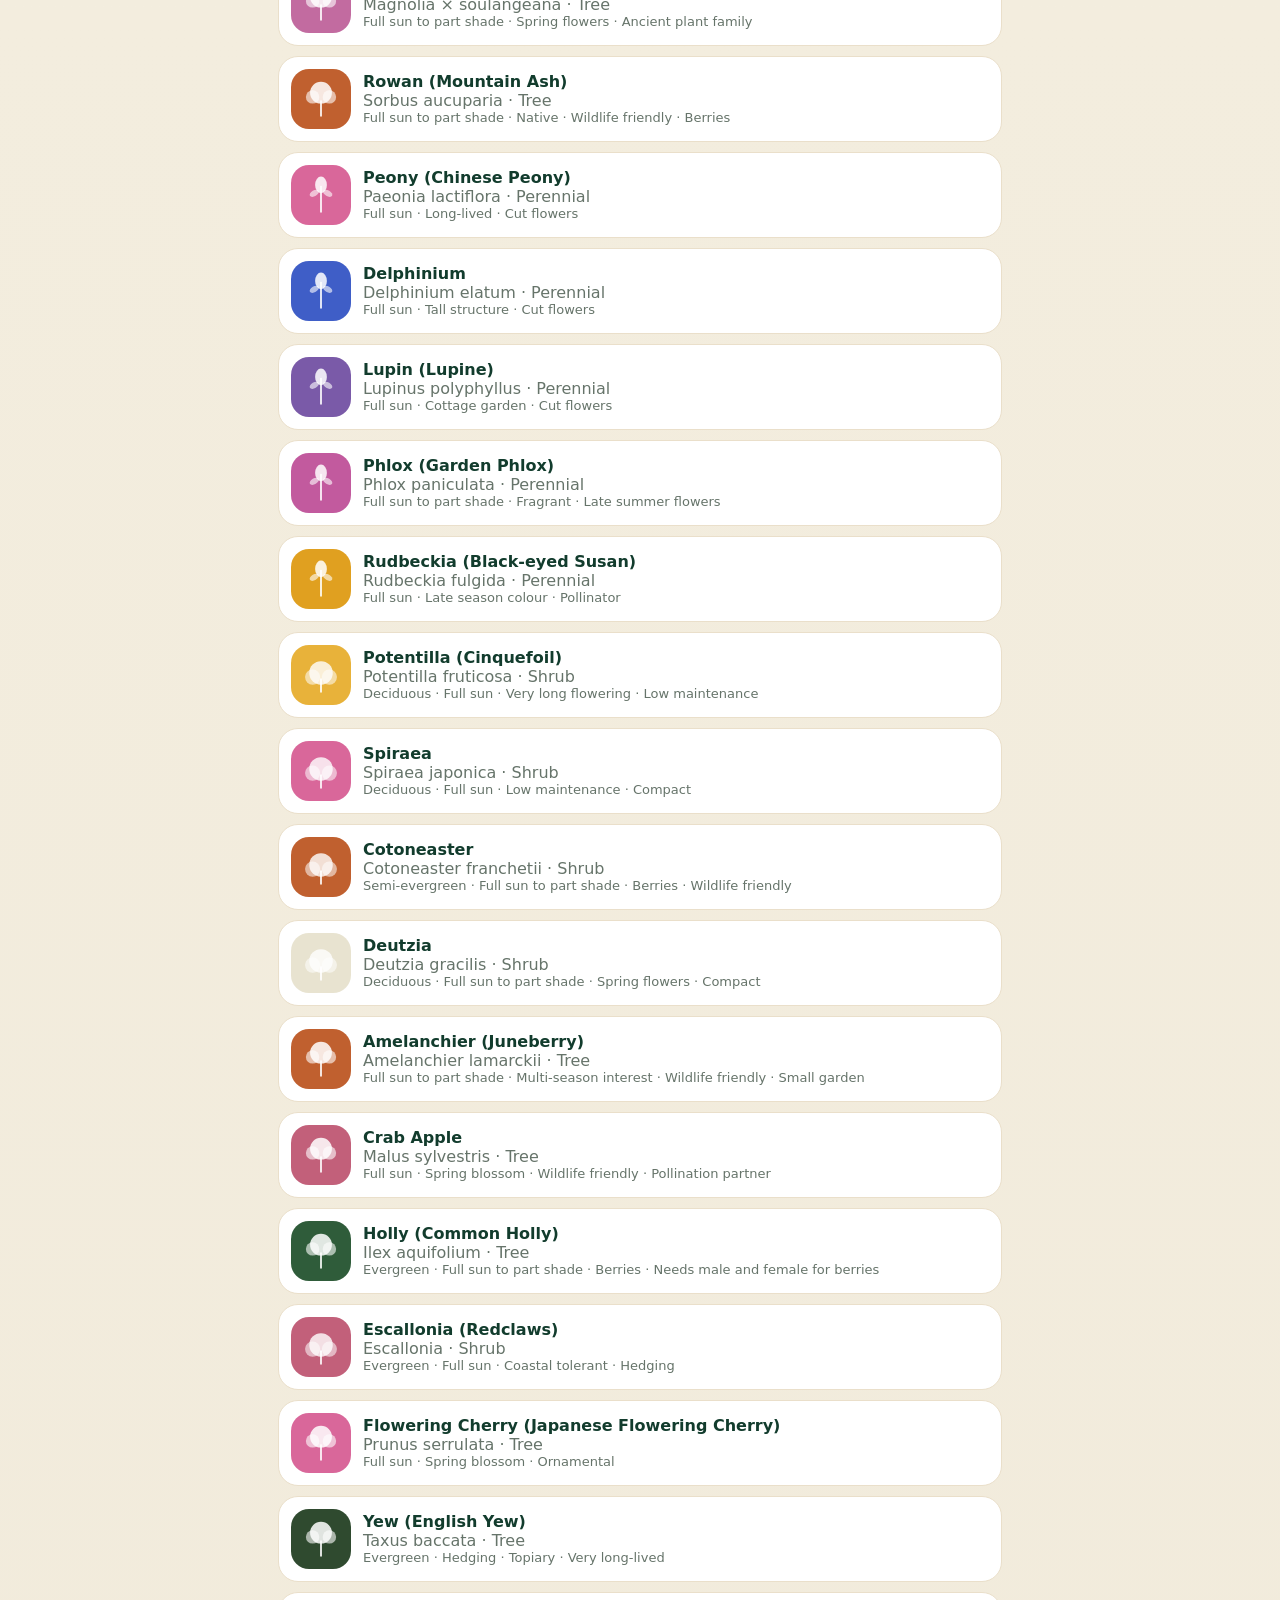
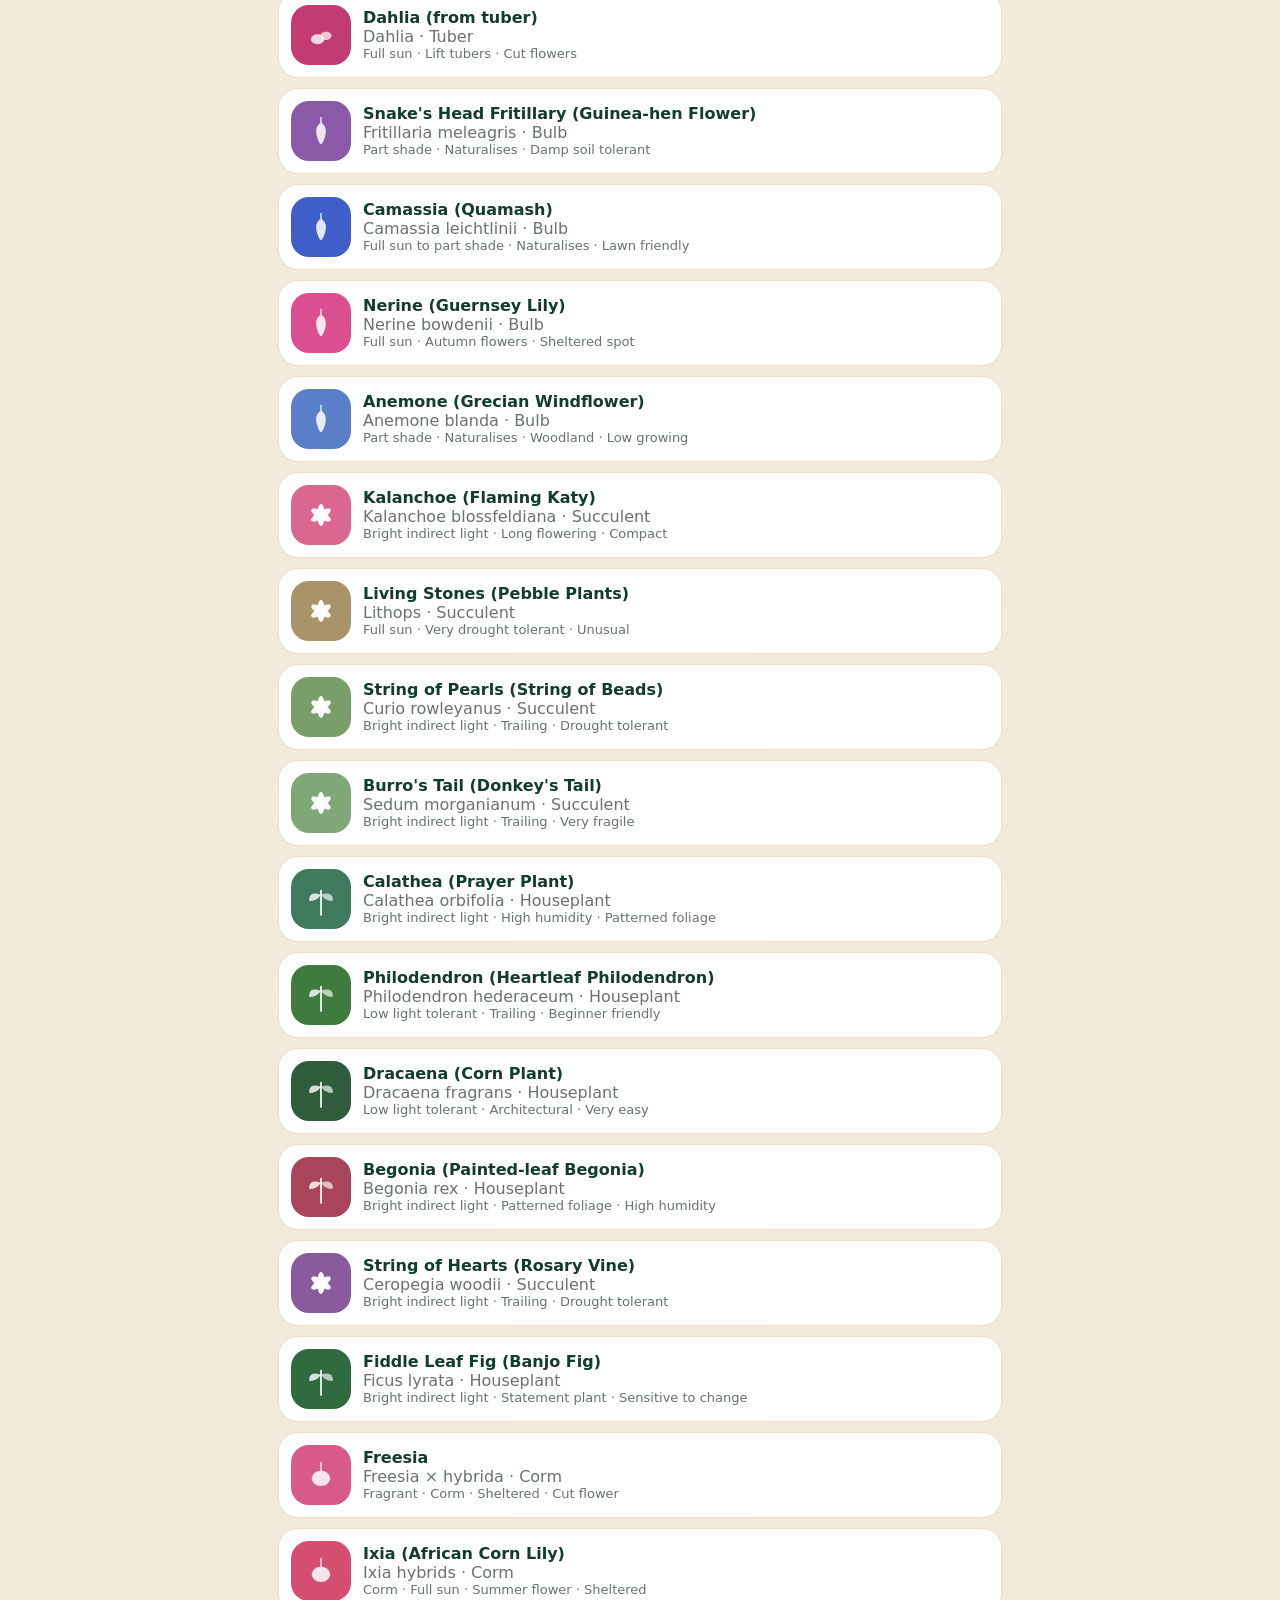
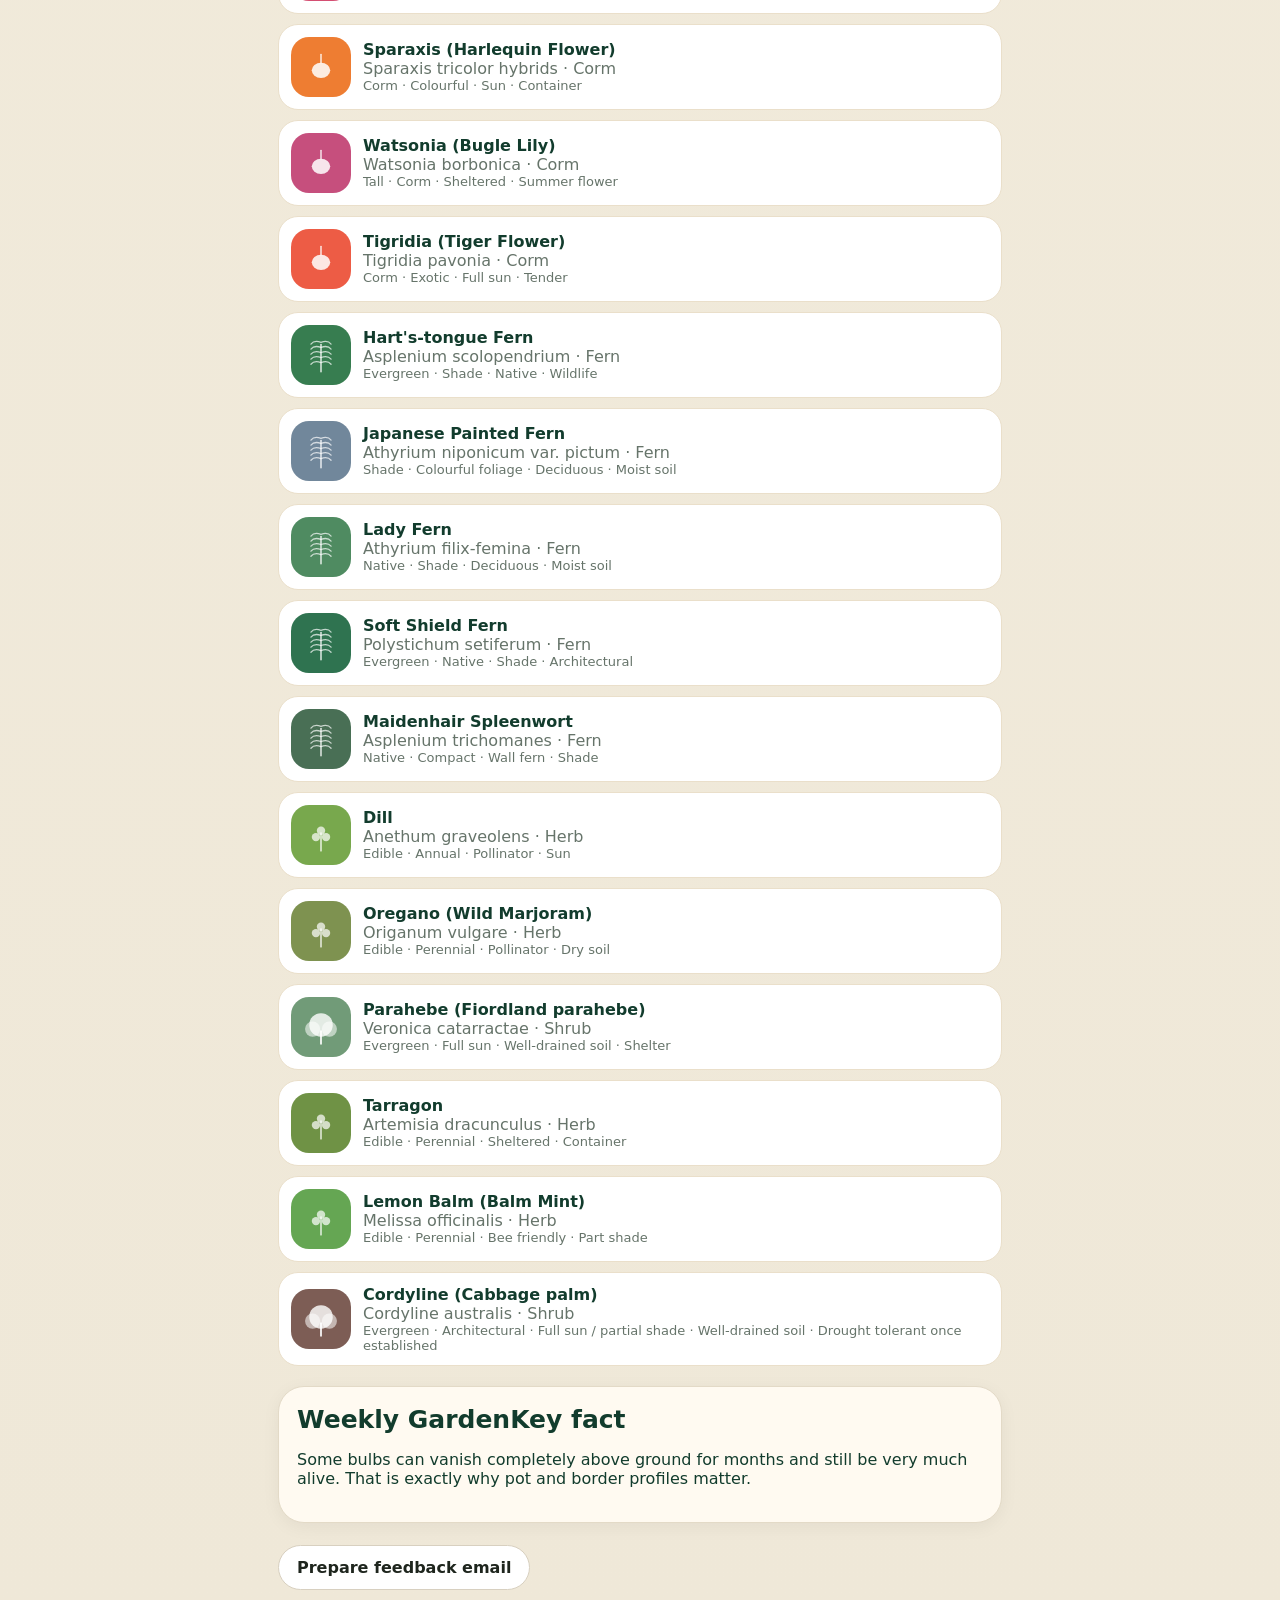
==== commit a6224cc8: "Add files via upload" ====
--- a/index.html
+++ b/index.html
@@ -1,8 +1,8 @@
-<!doctype html><html lang="en"><head><meta charset="utf-8"><meta name="viewport" content="width=device-width,initial-scale=1"><title>GardenKey PILOT V30.0.4</title><style>
+<!doctype html><html lang="en"><head><meta charset="utf-8"><meta name="viewport" content="width=device-width,initial-scale=1"><title>GardenKey PILOT V30.0.5</title><style>
 :root{--green:#123c2d;--cream:#f7f2e7;--card:#fffaf1;--gold:#d9a63a;--muted:#66746a}*{box-sizing:border-box}a,a:visited,a:active{color:inherit}body{margin:0;font-family:system-ui,-apple-system,Segoe UI,Roboto,Arial,sans-serif;background:linear-gradient(#fbf7ea,#efe8d8);color:var(--green)}.wrap{max-width:760px;margin:auto;padding:18px}.hero{border-radius:34px;padding:30px;background:radial-gradient(circle at 80% 10%,#d8f0cf,transparent 34%),linear-gradient(135deg,#e4f5db,#f8edcf);box-shadow:0 8px 28px #0001;margin-bottom:20px}.pill{display:inline-block;background:white;border:1px solid #0001;border-radius:999px;padding:10px 18px;font-weight:800;margin:4px}.hero h1{font-size:52px;line-height:.95;margin:42px 0 10px}.hero p{font-size:22px;color:#3d5b48}.grid{display:grid;grid-template-columns:repeat(2,minmax(0,1fr));gap:12px}.card{background:var(--card);border:1px solid #e3dac7;border-radius:26px;padding:18px;box-shadow:0 4px 18px #0000000d;text-decoration:none}.card,.card *{text-decoration:none}.card h2{margin:0 0 8px;font-size:25px}.btn{display:inline-block;background:var(--gold);color:#1e251d;border-radius:999px;padding:12px 18px;text-decoration:none;font-weight:800;margin:6px 4px 0 0}.btn.secondary{background:white;border:1px solid #d8d0c0}.search{width:100%;font-size:18px;padding:15px;border-radius:18px;border:1px solid #cfc7b9;margin:10px 0}.filters{display:flex;gap:8px;overflow-x:auto;padding:8px 0}.filter{white-space:nowrap;background:#fff;border:1px solid #ddd2bd;border-radius:999px;padding:8px 12px;font-weight:800;cursor:pointer}.filter.active{background:var(--green);color:#fff;border-color:var(--green)}.plant{display:flex;gap:12px;align-items:center;margin:10px 0;padding:12px;border-radius:20px;background:#fff;border:1px solid #eadfca;text-decoration:none;color:inherit}.plant,.plant *{text-decoration:none}.thumb{width:60px;height:60px;border-radius:18px;background-size:cover;background-position:center;flex:none;display:flex;align-items:center;justify-content:center;overflow:hidden}.thumb svg{width:70%;height:70%;display:block}.plant>div:last-child{flex:1;min-width:0}.plant b{overflow-wrap:break-word;word-break:break-word}.muted{color:var(--muted)}.section{margin:20px 0}.steps{display:grid;gap:10px}.step{background:#fff;border:1px solid #e5dccd;border-radius:18px;padding:14px}.tiny{font-size:13px;color:var(--muted)}.testerBanner{display:none;background:#123c2d;color:white;border-radius:18px;padding:12px 16px;margin:0 0 14px;font-weight:800}.testerBanner span{display:block;font-size:13px;opacity:.85;margin-top:2px}.state{padding:14px;text-align:center;color:var(--muted)}@media(max-width:600px){.hero h1{font-size:42px}.grid{grid-template-columns:1fr}.wrap{padding:14px}}
 </style></head><body><script src="icons.js"></script><div class="wrap">
 
-<div id="testerBanner" class="testerBanner"></div><section class="hero"><span class="pill">GardenKey</span><span class="pill">PILOT V30.0.4</span><h1>Welcome to your connected garden.</h1><p>Scan a tag, find a plant, track your own, or create a tester profile.</p><a class="btn testerLink" href="create.html">Create tester plant</a></section>
+<div id="testerBanner" class="testerBanner"></div><section class="hero"><span class="pill">GardenKey</span><span class="pill">PILOT V30.0.5</span><h1>Welcome to your connected garden.</h1><p>Scan a tag, find a plant, track your own, or create a tester profile.</p><a class="btn testerLink" href="create.html">Create tester plant</a></section>
 
 <h2 style="margin:24px 4px 6px">Plant Library</h2>
 <p class="muted" style="margin:0 4px 10px">Curated GardenKey reference information — read-only, kept accurate by Dave.</p>
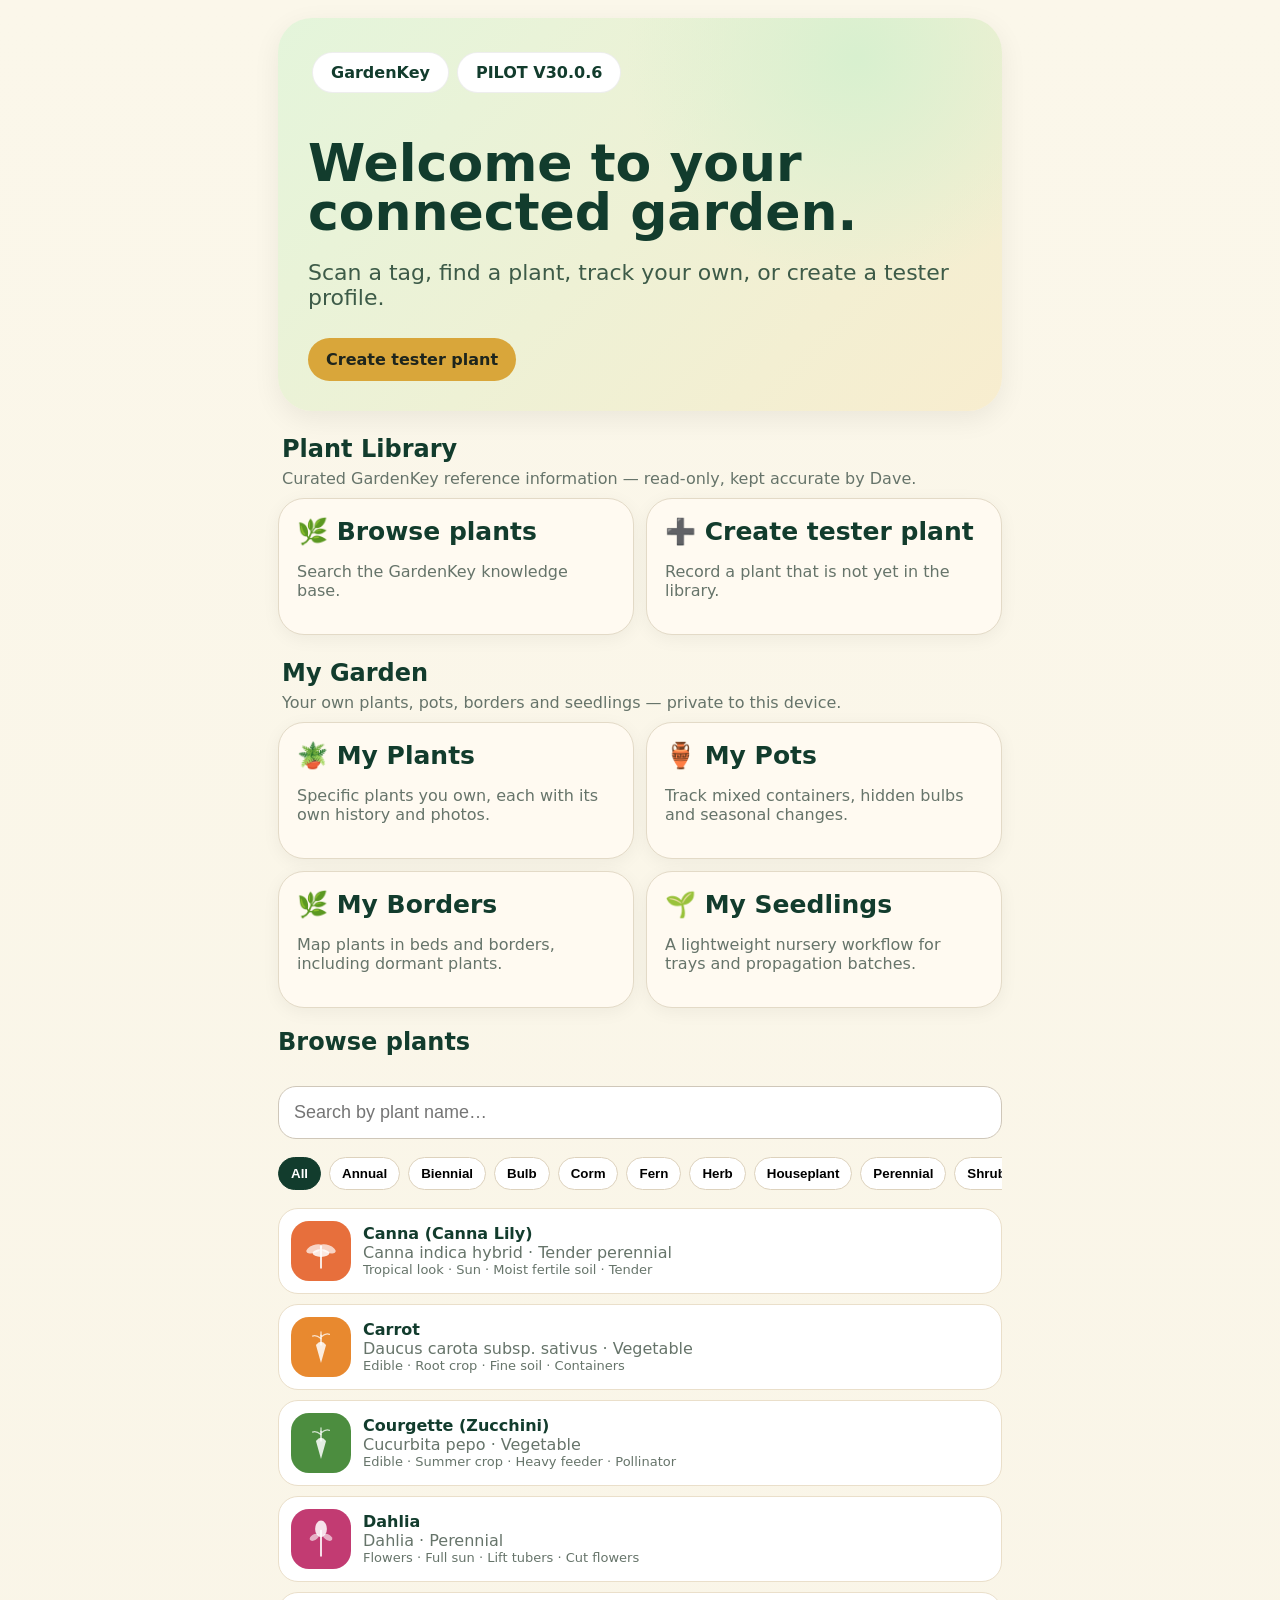
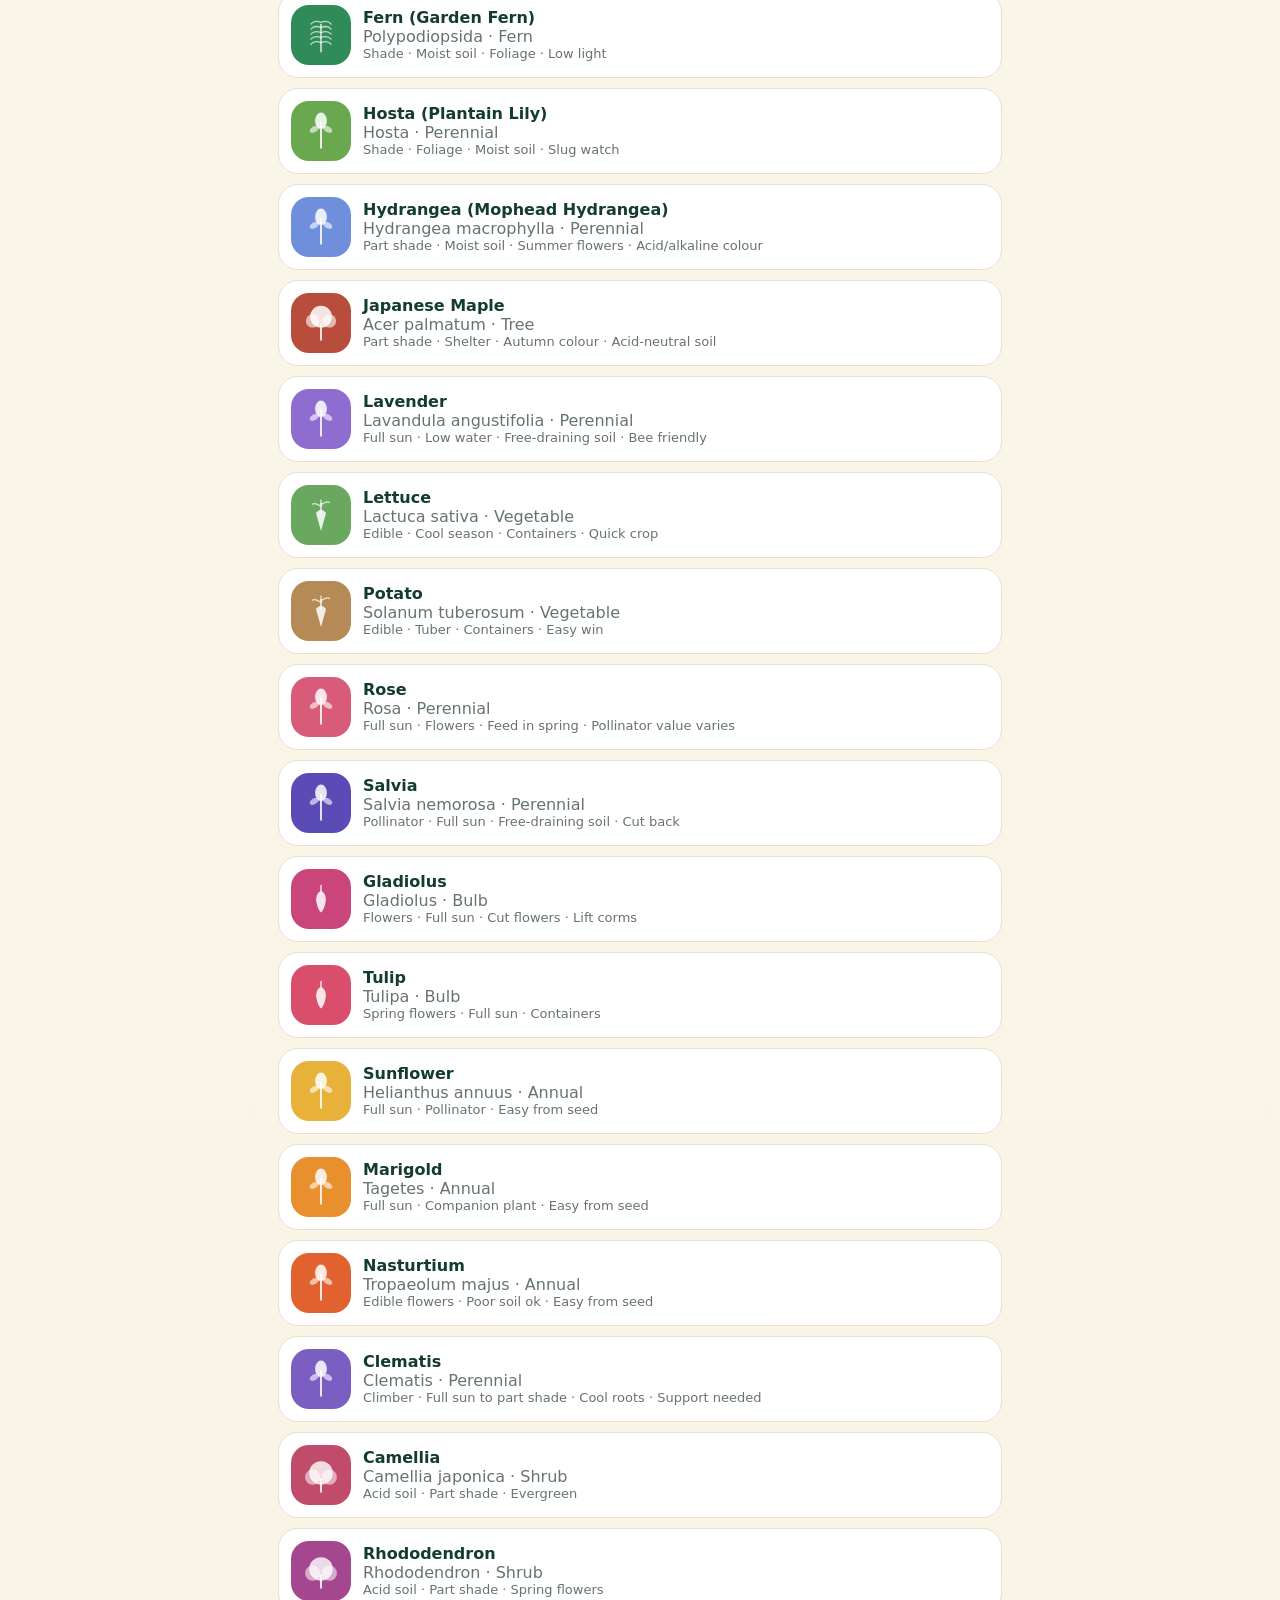
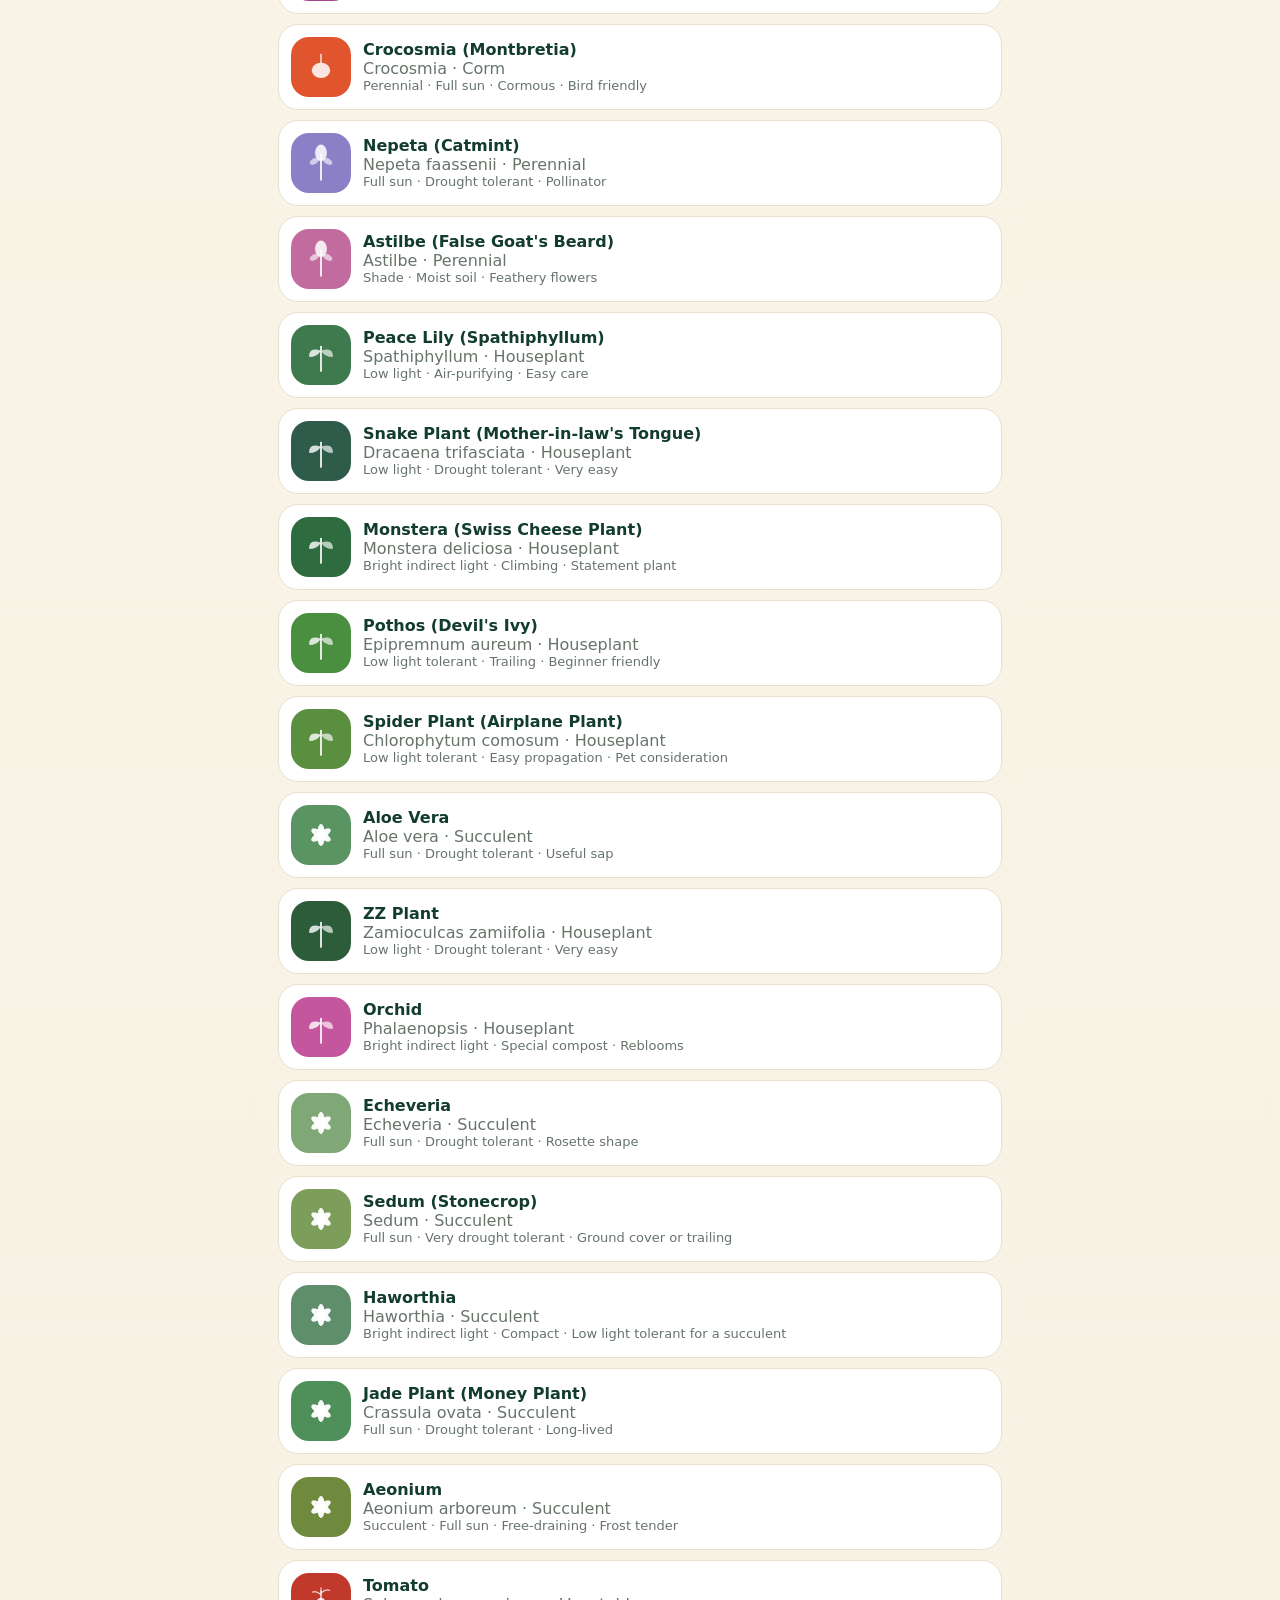
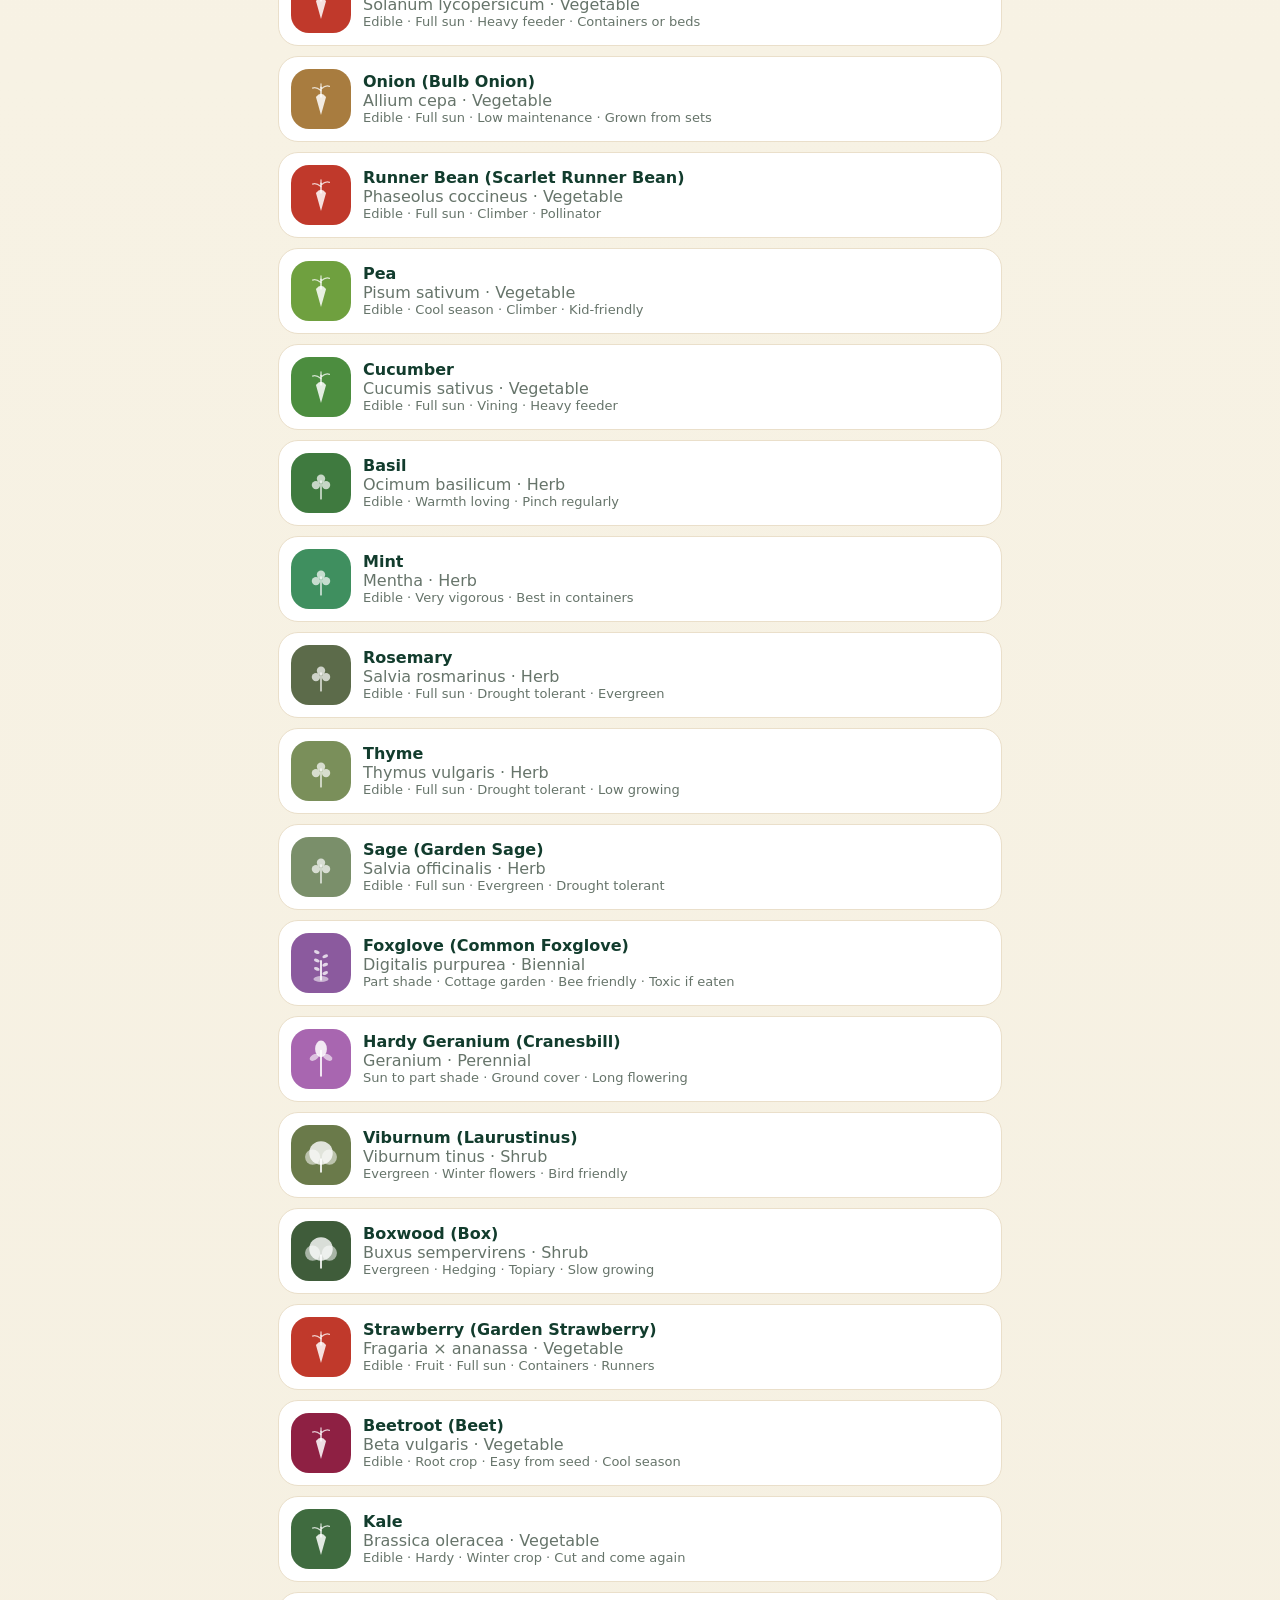
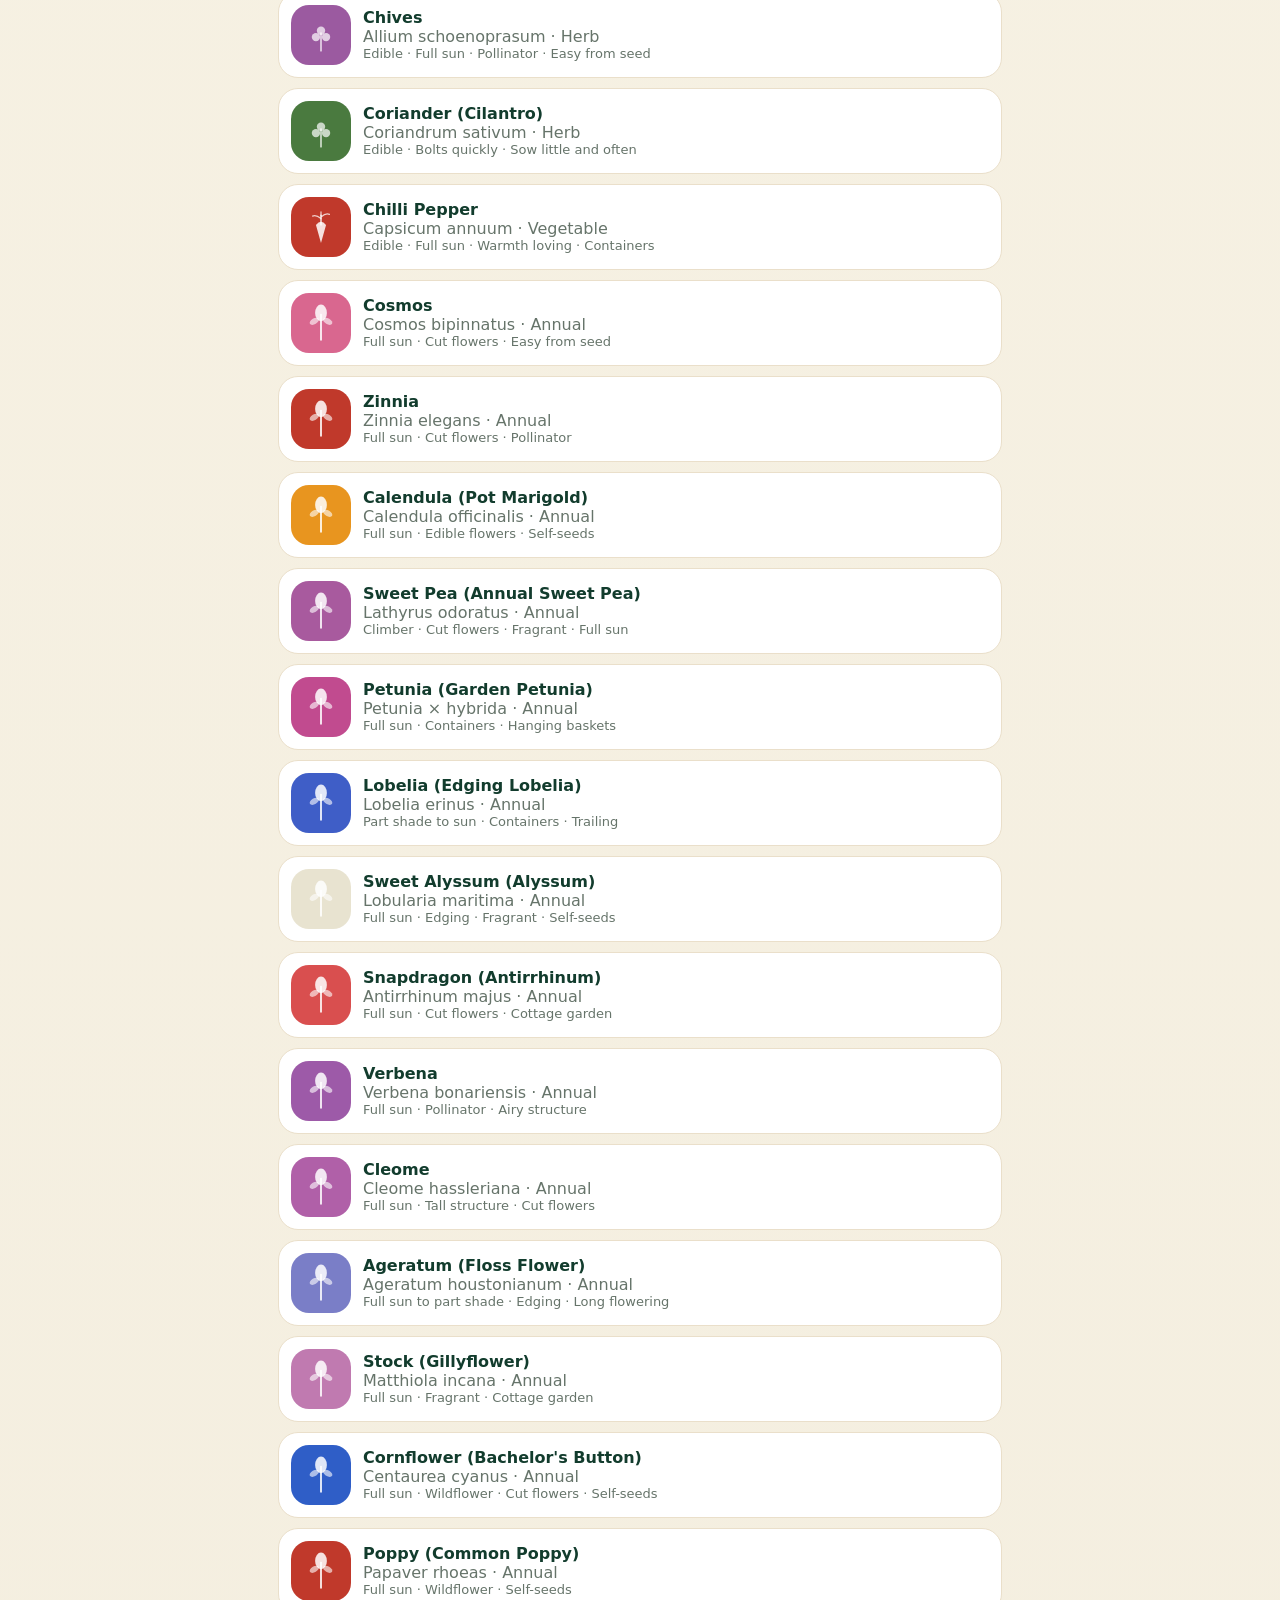
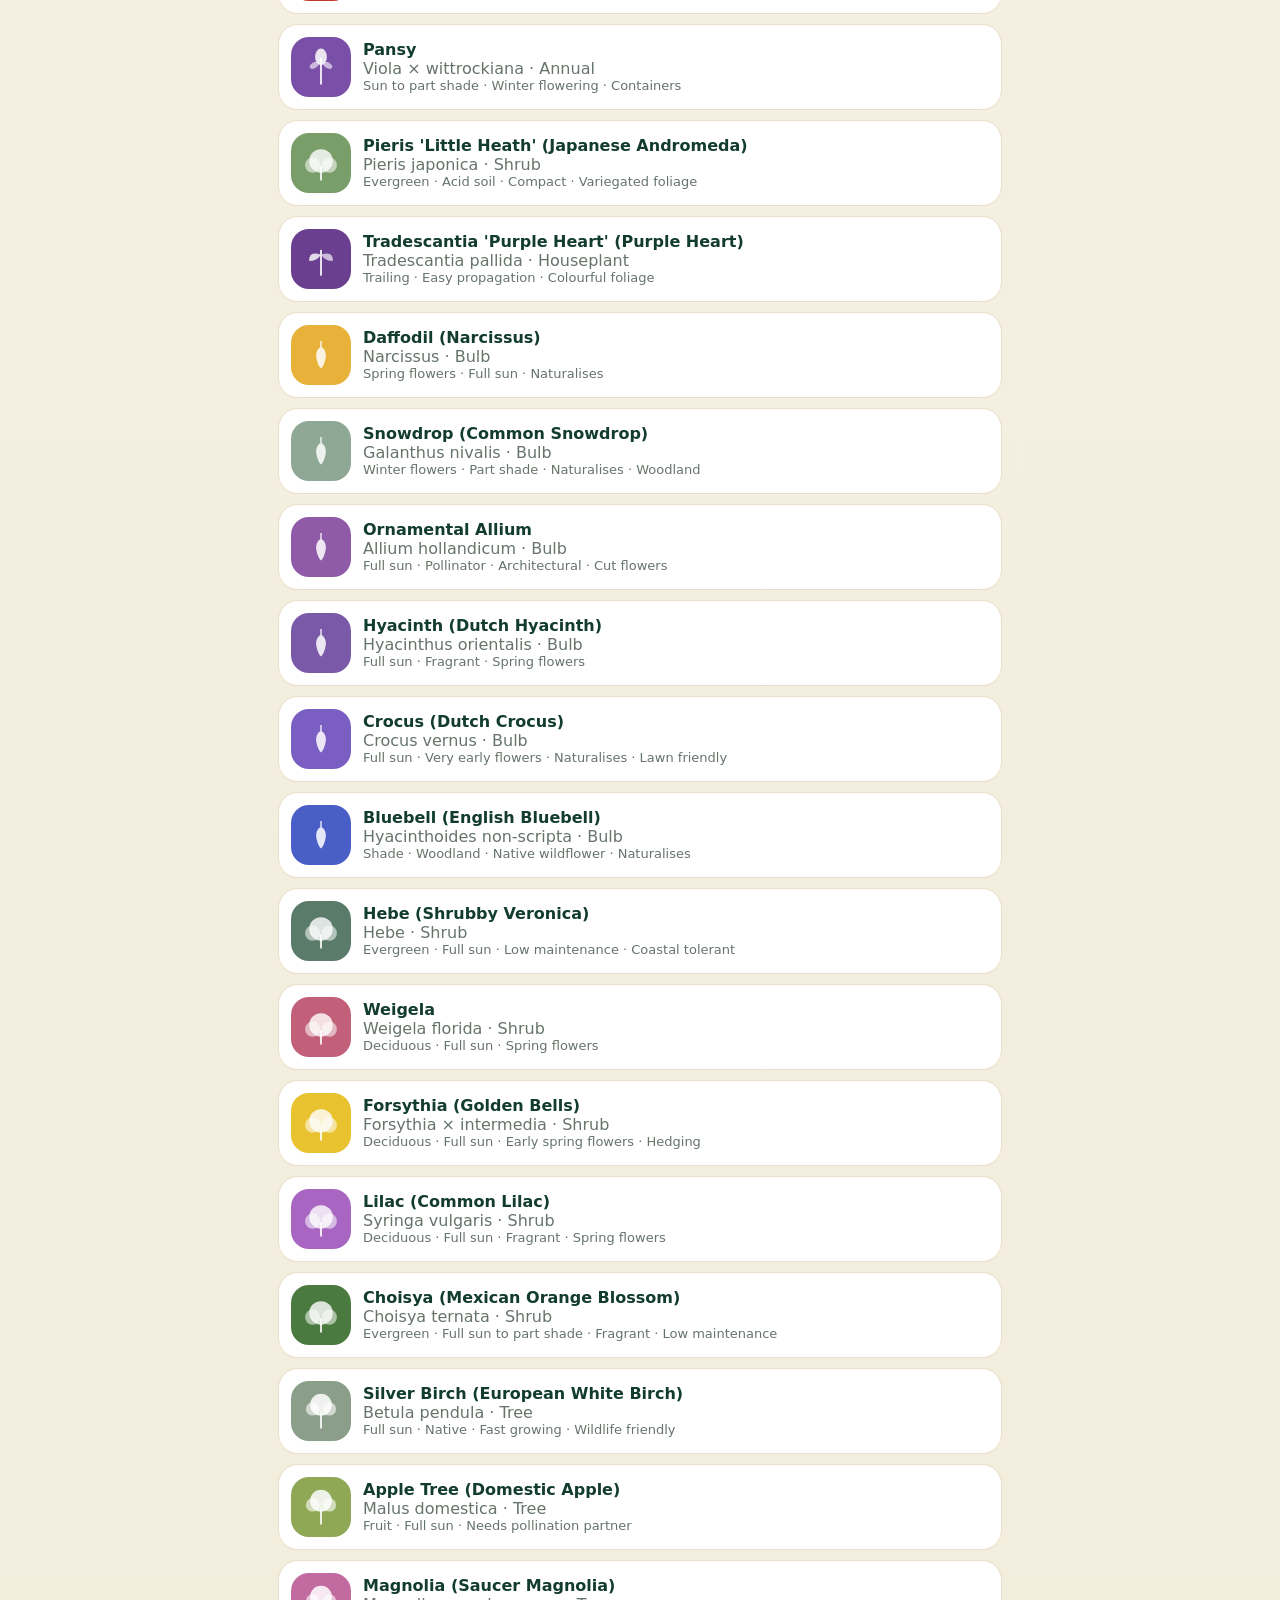
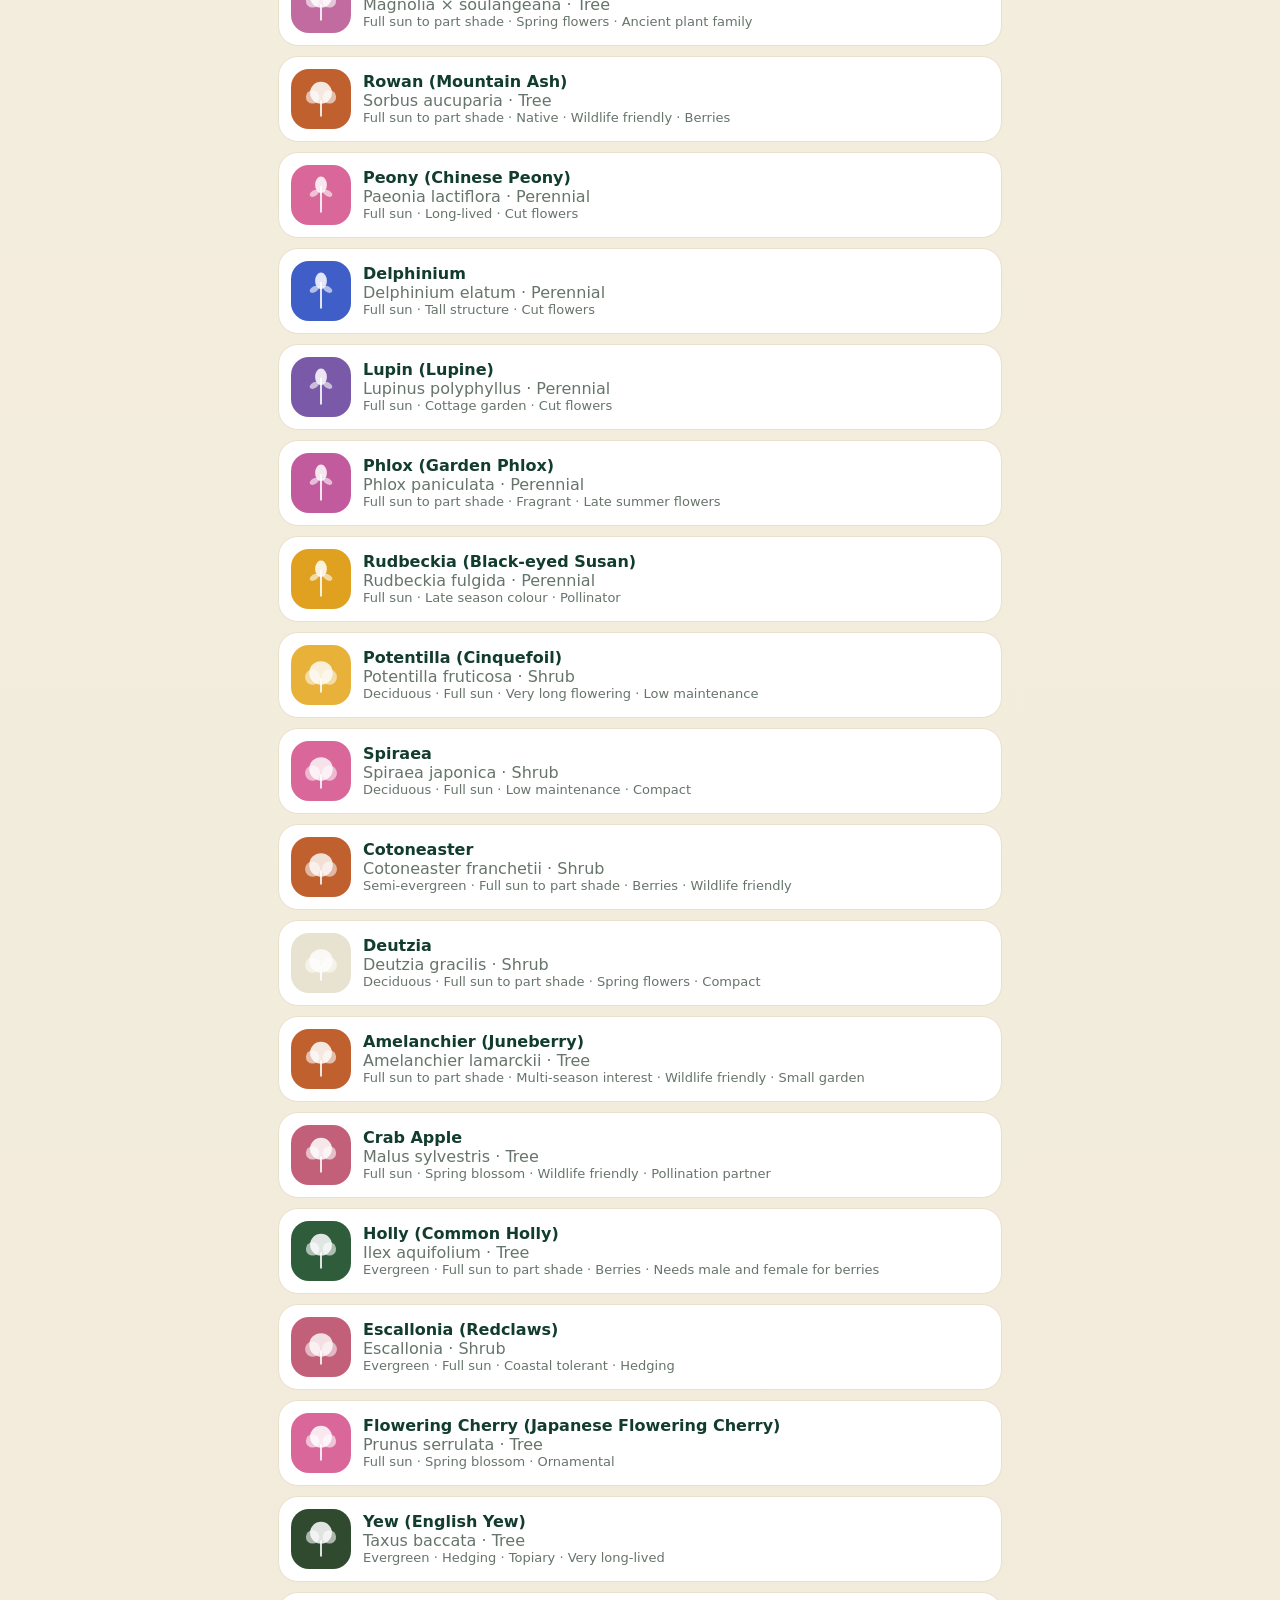
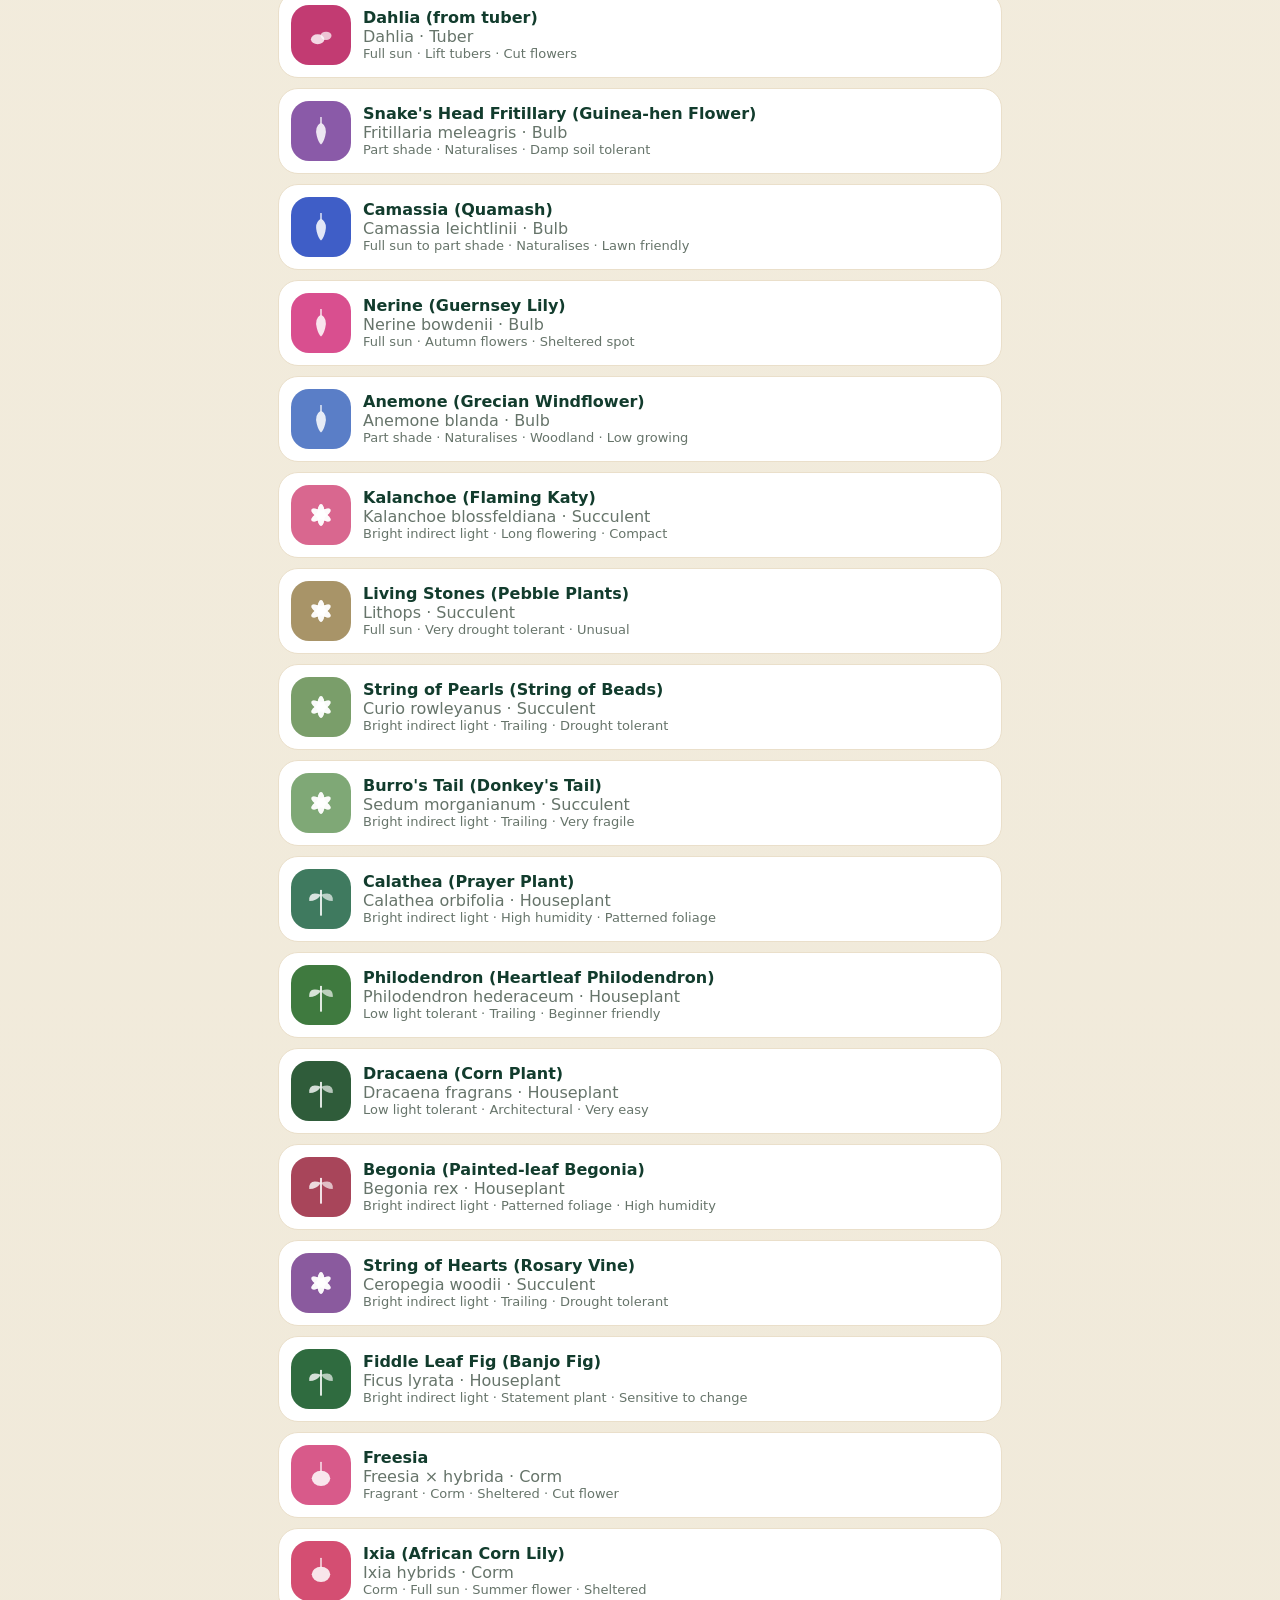
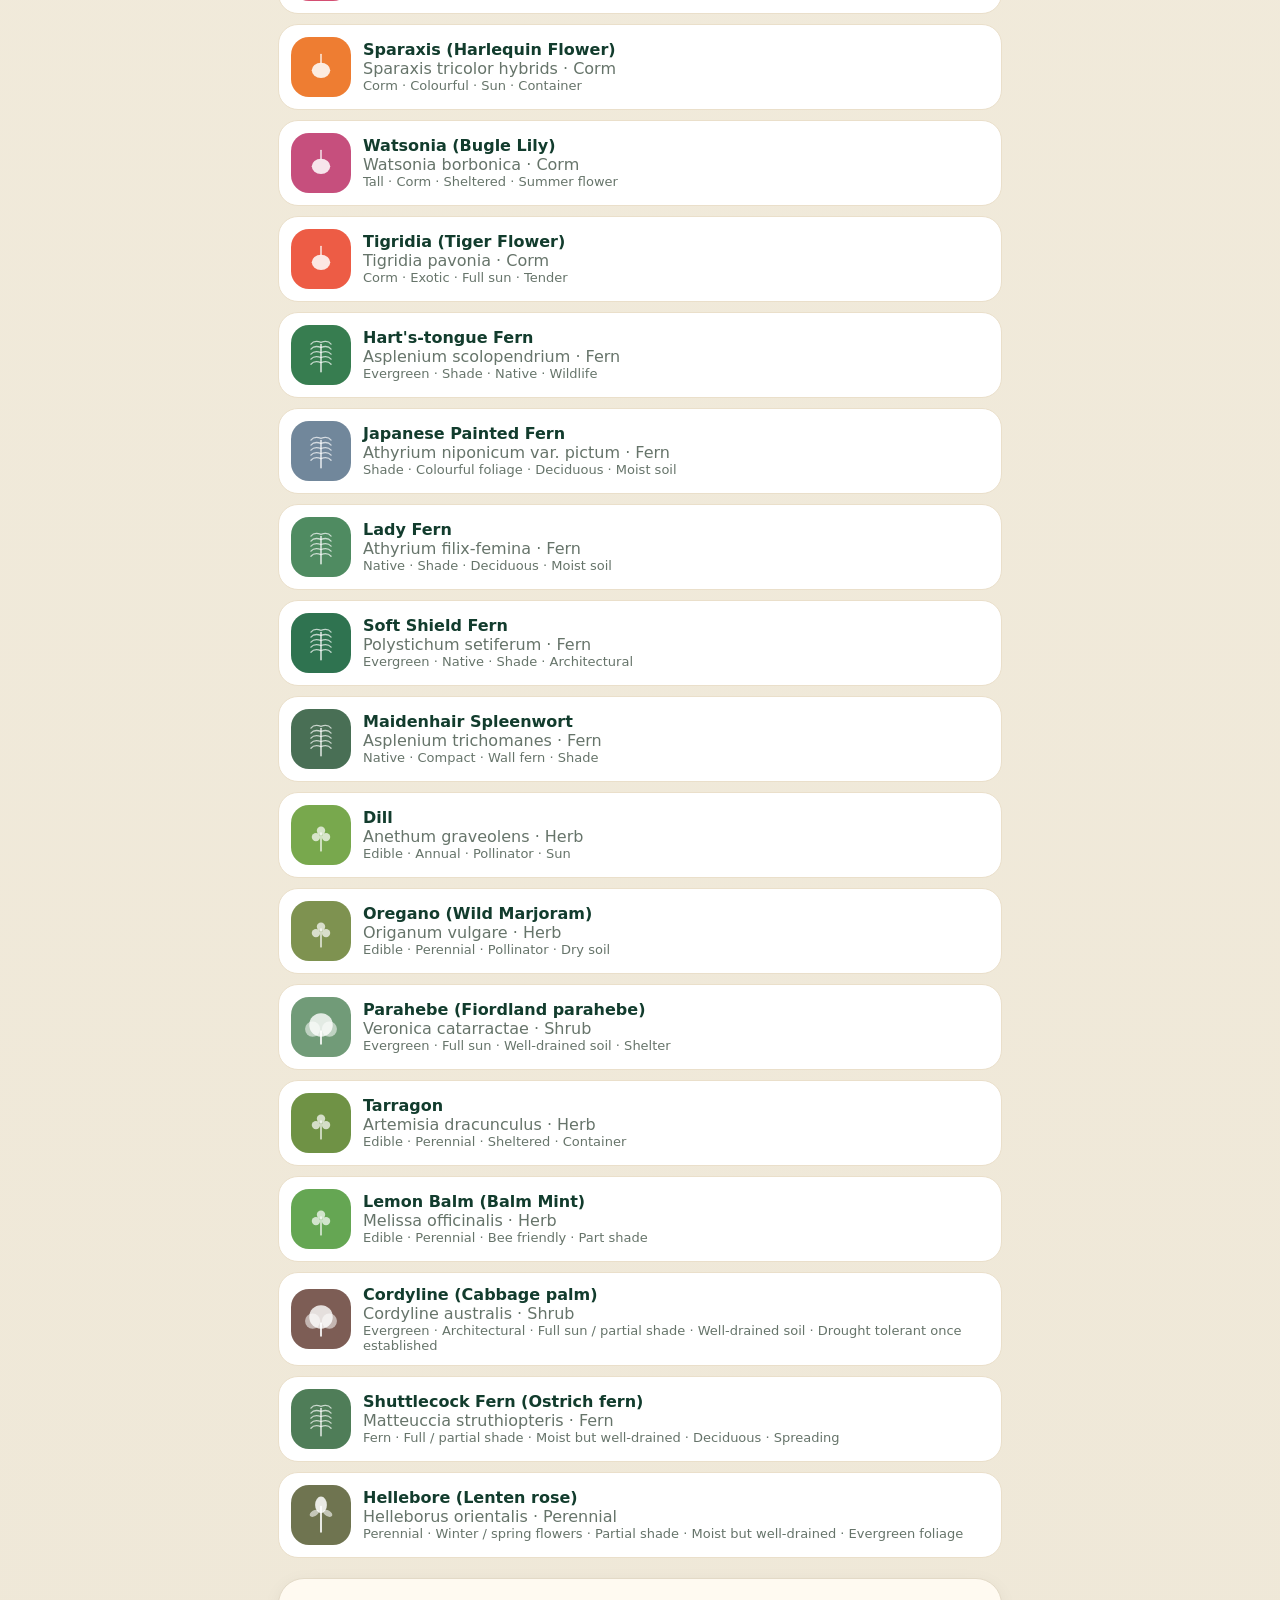
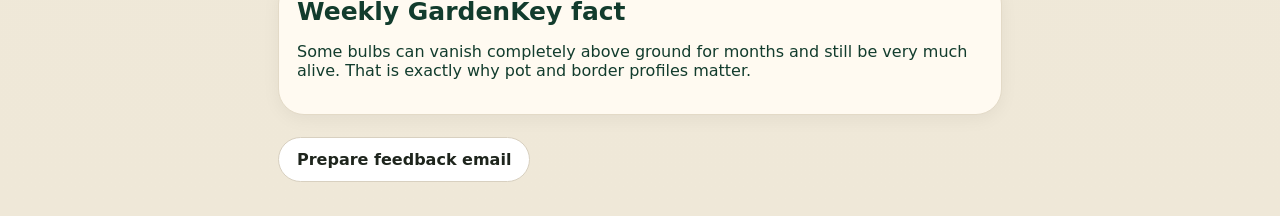
==== commit 644bae9c: "Add files via upload" ====
--- a/index.html
+++ b/index.html
@@ -1,8 +1,8 @@
-<!doctype html><html lang="en"><head><meta charset="utf-8"><meta name="viewport" content="width=device-width,initial-scale=1"><title>GardenKey PILOT V30.0.5</title><style>
+<!doctype html><html lang="en"><head><meta charset="utf-8"><meta name="viewport" content="width=device-width,initial-scale=1"><title>GardenKey PILOT V30.0.6</title><style>
 :root{--green:#123c2d;--cream:#f7f2e7;--card:#fffaf1;--gold:#d9a63a;--muted:#66746a}*{box-sizing:border-box}a,a:visited,a:active{color:inherit}body{margin:0;font-family:system-ui,-apple-system,Segoe UI,Roboto,Arial,sans-serif;background:linear-gradient(#fbf7ea,#efe8d8);color:var(--green)}.wrap{max-width:760px;margin:auto;padding:18px}.hero{border-radius:34px;padding:30px;background:radial-gradient(circle at 80% 10%,#d8f0cf,transparent 34%),linear-gradient(135deg,#e4f5db,#f8edcf);box-shadow:0 8px 28px #0001;margin-bottom:20px}.pill{display:inline-block;background:white;border:1px solid #0001;border-radius:999px;padding:10px 18px;font-weight:800;margin:4px}.hero h1{font-size:52px;line-height:.95;margin:42px 0 10px}.hero p{font-size:22px;color:#3d5b48}.grid{display:grid;grid-template-columns:repeat(2,minmax(0,1fr));gap:12px}.card{background:var(--card);border:1px solid #e3dac7;border-radius:26px;padding:18px;box-shadow:0 4px 18px #0000000d;text-decoration:none}.card,.card *{text-decoration:none}.card h2{margin:0 0 8px;font-size:25px}.btn{display:inline-block;background:var(--gold);color:#1e251d;border-radius:999px;padding:12px 18px;text-decoration:none;font-weight:800;margin:6px 4px 0 0}.btn.secondary{background:white;border:1px solid #d8d0c0}.search{width:100%;font-size:18px;padding:15px;border-radius:18px;border:1px solid #cfc7b9;margin:10px 0}.filters{display:flex;gap:8px;overflow-x:auto;padding:8px 0}.filter{white-space:nowrap;background:#fff;border:1px solid #ddd2bd;border-radius:999px;padding:8px 12px;font-weight:800;cursor:pointer}.filter.active{background:var(--green);color:#fff;border-color:var(--green)}.plant{display:flex;gap:12px;align-items:center;margin:10px 0;padding:12px;border-radius:20px;background:#fff;border:1px solid #eadfca;text-decoration:none;color:inherit}.plant,.plant *{text-decoration:none}.thumb{width:60px;height:60px;border-radius:18px;background-size:cover;background-position:center;flex:none;display:flex;align-items:center;justify-content:center;overflow:hidden}.thumb svg{width:70%;height:70%;display:block}.plant>div:last-child{flex:1;min-width:0}.plant b{overflow-wrap:break-word;word-break:break-word}.muted{color:var(--muted)}.section{margin:20px 0}.steps{display:grid;gap:10px}.step{background:#fff;border:1px solid #e5dccd;border-radius:18px;padding:14px}.tiny{font-size:13px;color:var(--muted)}.testerBanner{display:none;background:#123c2d;color:white;border-radius:18px;padding:12px 16px;margin:0 0 14px;font-weight:800}.testerBanner span{display:block;font-size:13px;opacity:.85;margin-top:2px}.state{padding:14px;text-align:center;color:var(--muted)}@media(max-width:600px){.hero h1{font-size:42px}.grid{grid-template-columns:1fr}.wrap{padding:14px}}
 </style></head><body><script src="icons.js"></script><div class="wrap">
 
-<div id="testerBanner" class="testerBanner"></div><section class="hero"><span class="pill">GardenKey</span><span class="pill">PILOT V30.0.5</span><h1>Welcome to your connected garden.</h1><p>Scan a tag, find a plant, track your own, or create a tester profile.</p><a class="btn testerLink" href="create.html">Create tester plant</a></section>
+<div id="testerBanner" class="testerBanner"></div><section class="hero"><span class="pill">GardenKey</span><span class="pill">PILOT V30.0.6</span><h1>Welcome to your connected garden.</h1><p>Scan a tag, find a plant, track your own, or create a tester profile.</p><a class="btn testerLink" href="create.html">Create tester plant</a></section>
 
 <h2 style="margin:24px 4px 6px">Plant Library</h2>
 <p class="muted" style="margin:0 4px 10px">Curated GardenKey reference information — read-only, kept accurate by Dave.</p>
@@ -24,7 +24,7 @@
   const requested=params.get('tester')||localStorage.getItem('gk_tester_id')||'';
   if(!requested) return;
   try{
-    const res=await fetch('testers.json?v=30004',{cache:'no-store'});
+    const res=await fetch('testers.json?v=30006',{cache:'no-store'});
     const testers=await res.json();
     const t=testers[requested];
     if(!t) return;
@@ -34,7 +34,7 @@
     testerBanner.innerHTML=`Welcome back, ${t.testerName}<span>Tester ID: ${t.testerId} · This identity will be used automatically on this device.</span>`;
     document.querySelectorAll('.testerLink').forEach(a=>a.href='create.html?tester='+encodeURIComponent(t.testerId));
     myPlantsLink.href='myplants.html?tester='+encodeURIComponent(t.testerId);
-    if(params.get('tester')!==t.testerId) history.replaceState(null,'','index.html?tester='+encodeURIComponent(t.testerId)+'&v=30004');
+    if(params.get('tester')!==t.testerId) history.replaceState(null,'','index.html?tester='+encodeURIComponent(t.testerId)+'&v=30006');
   }catch(e){ console.warn('Could not establish tester identity',e); }
 }
 
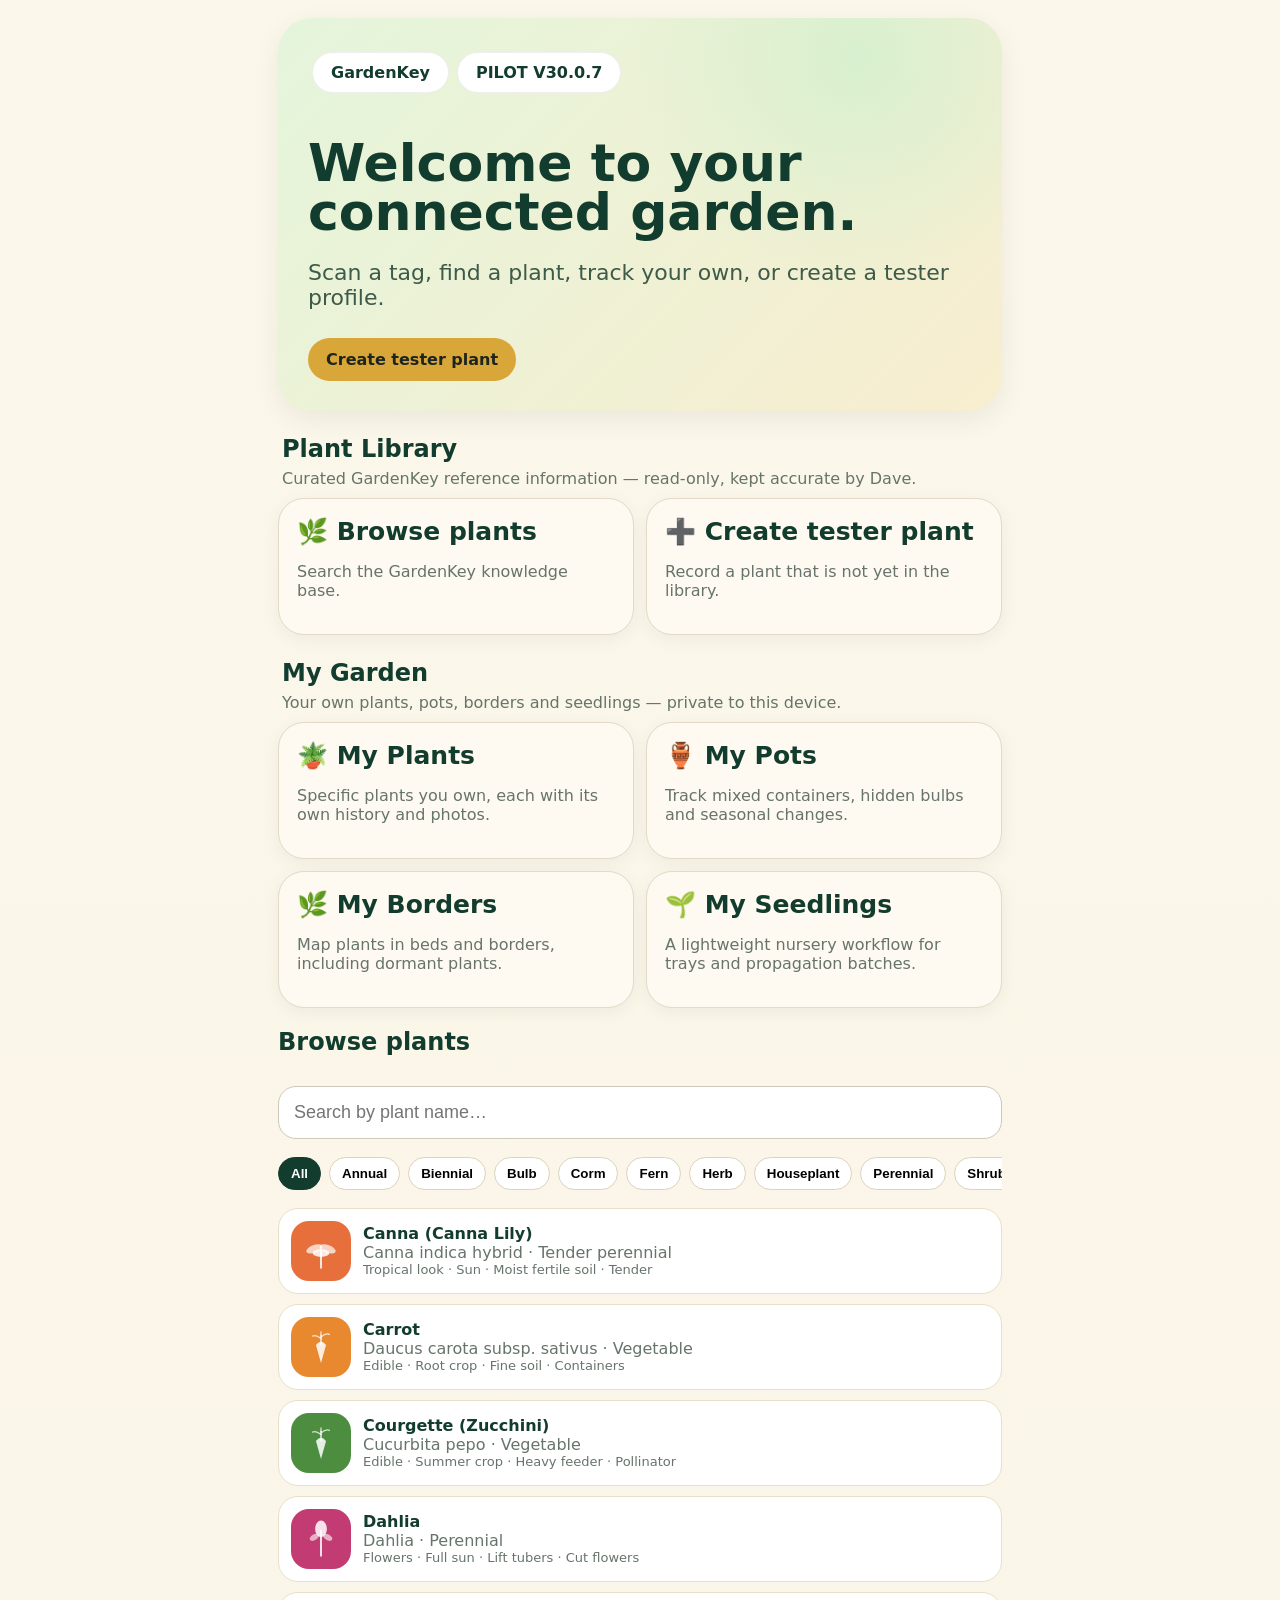
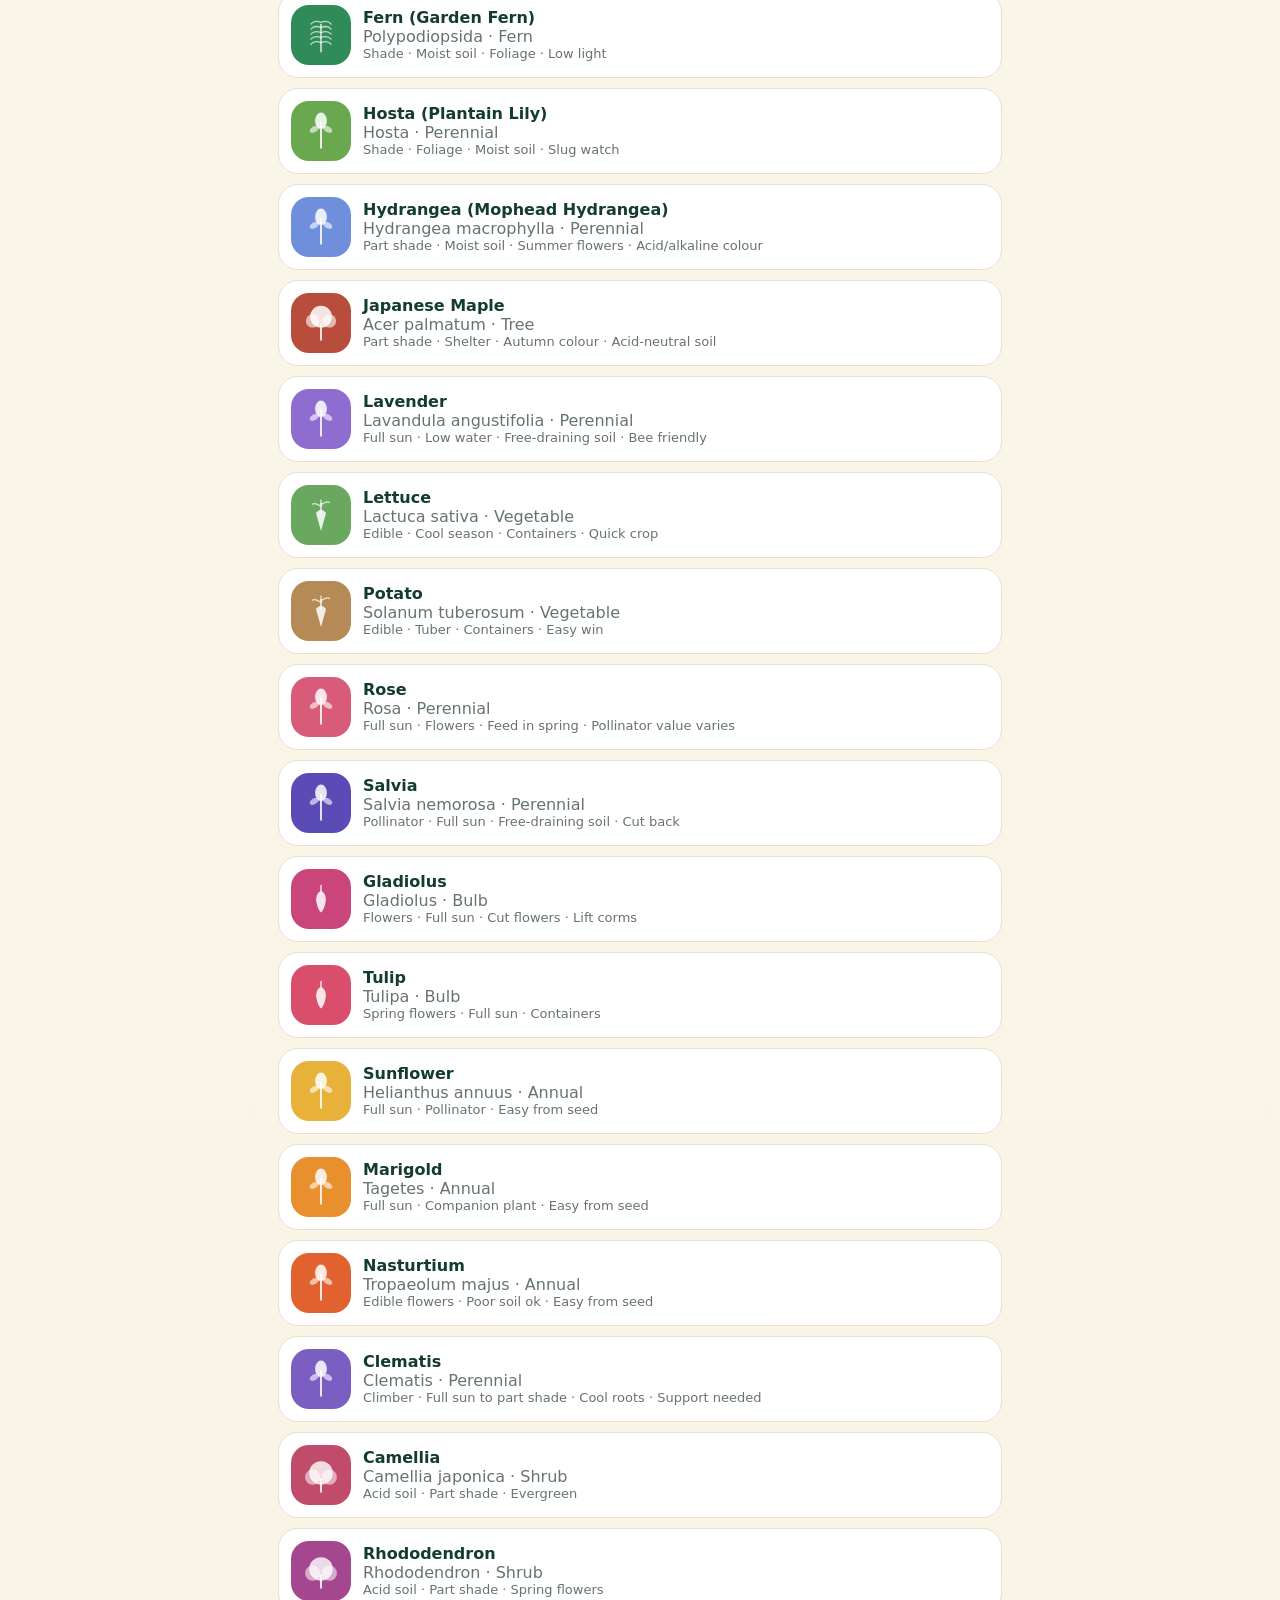
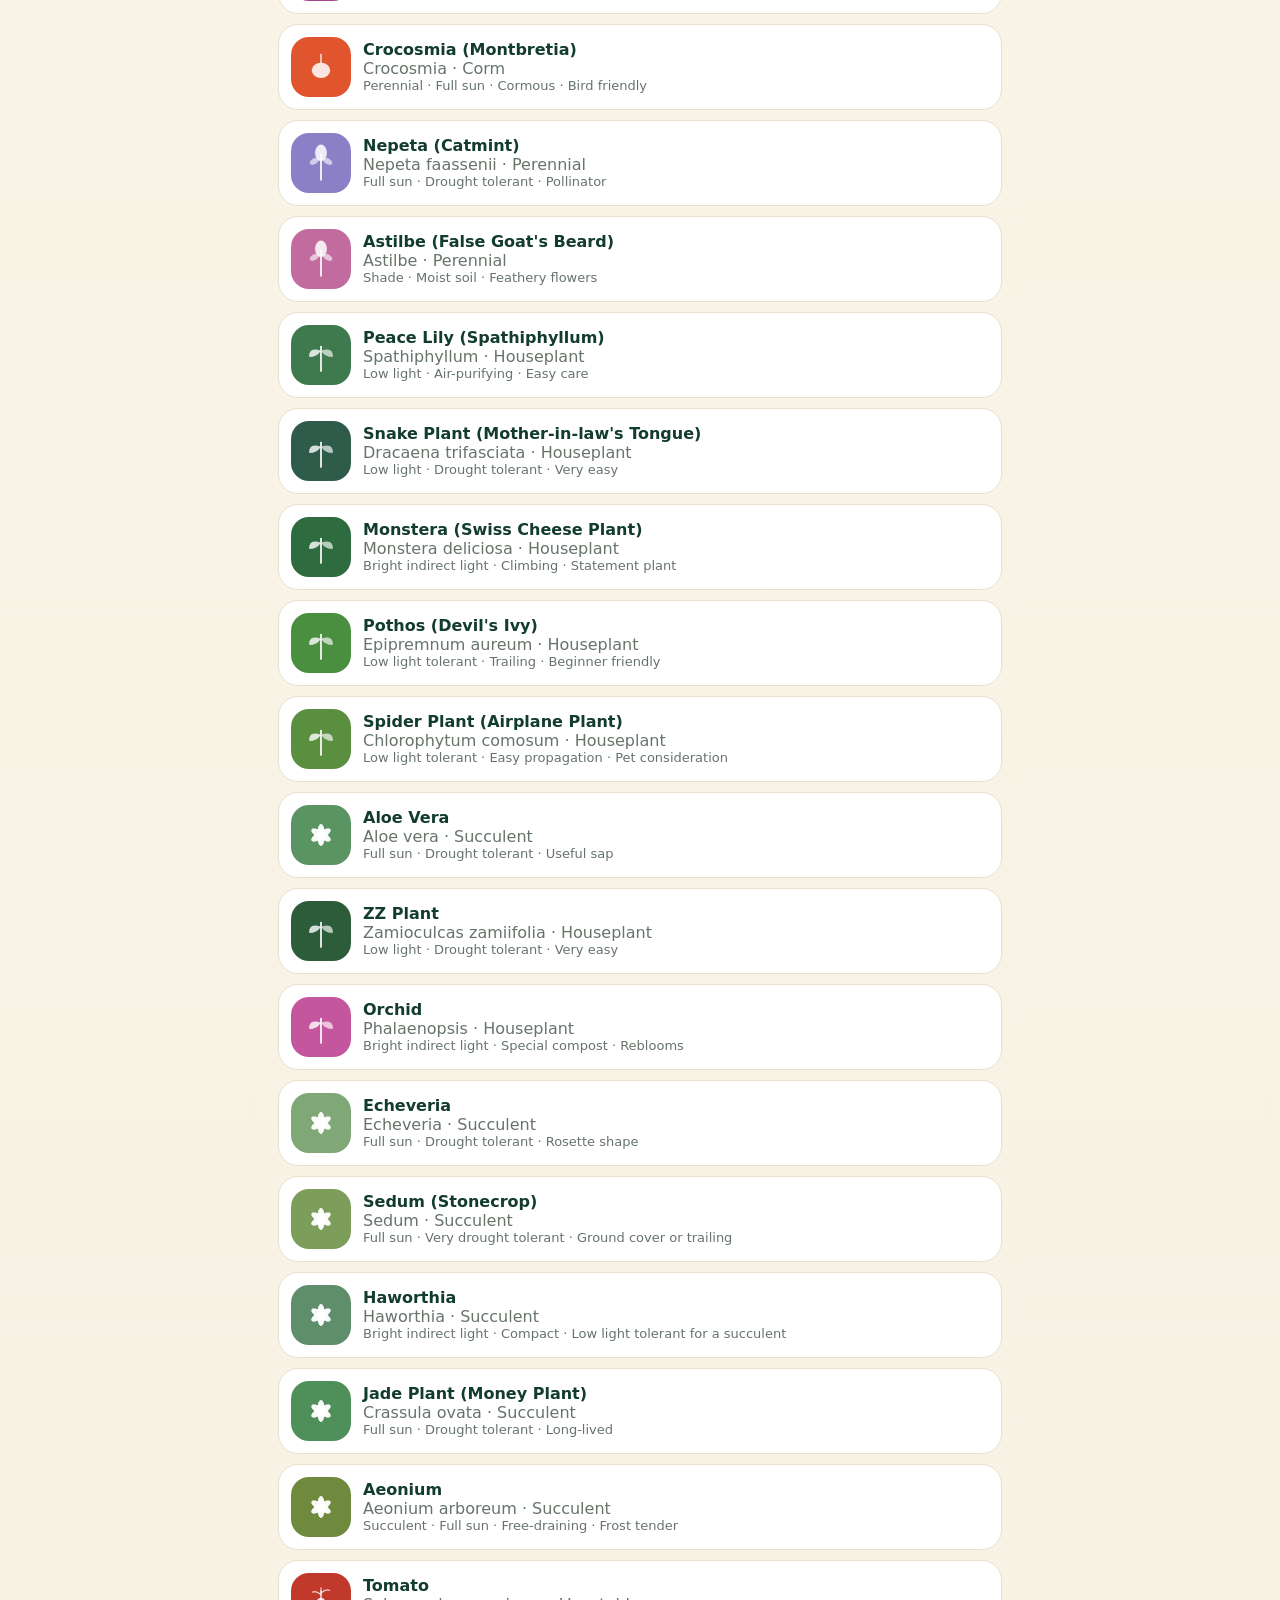
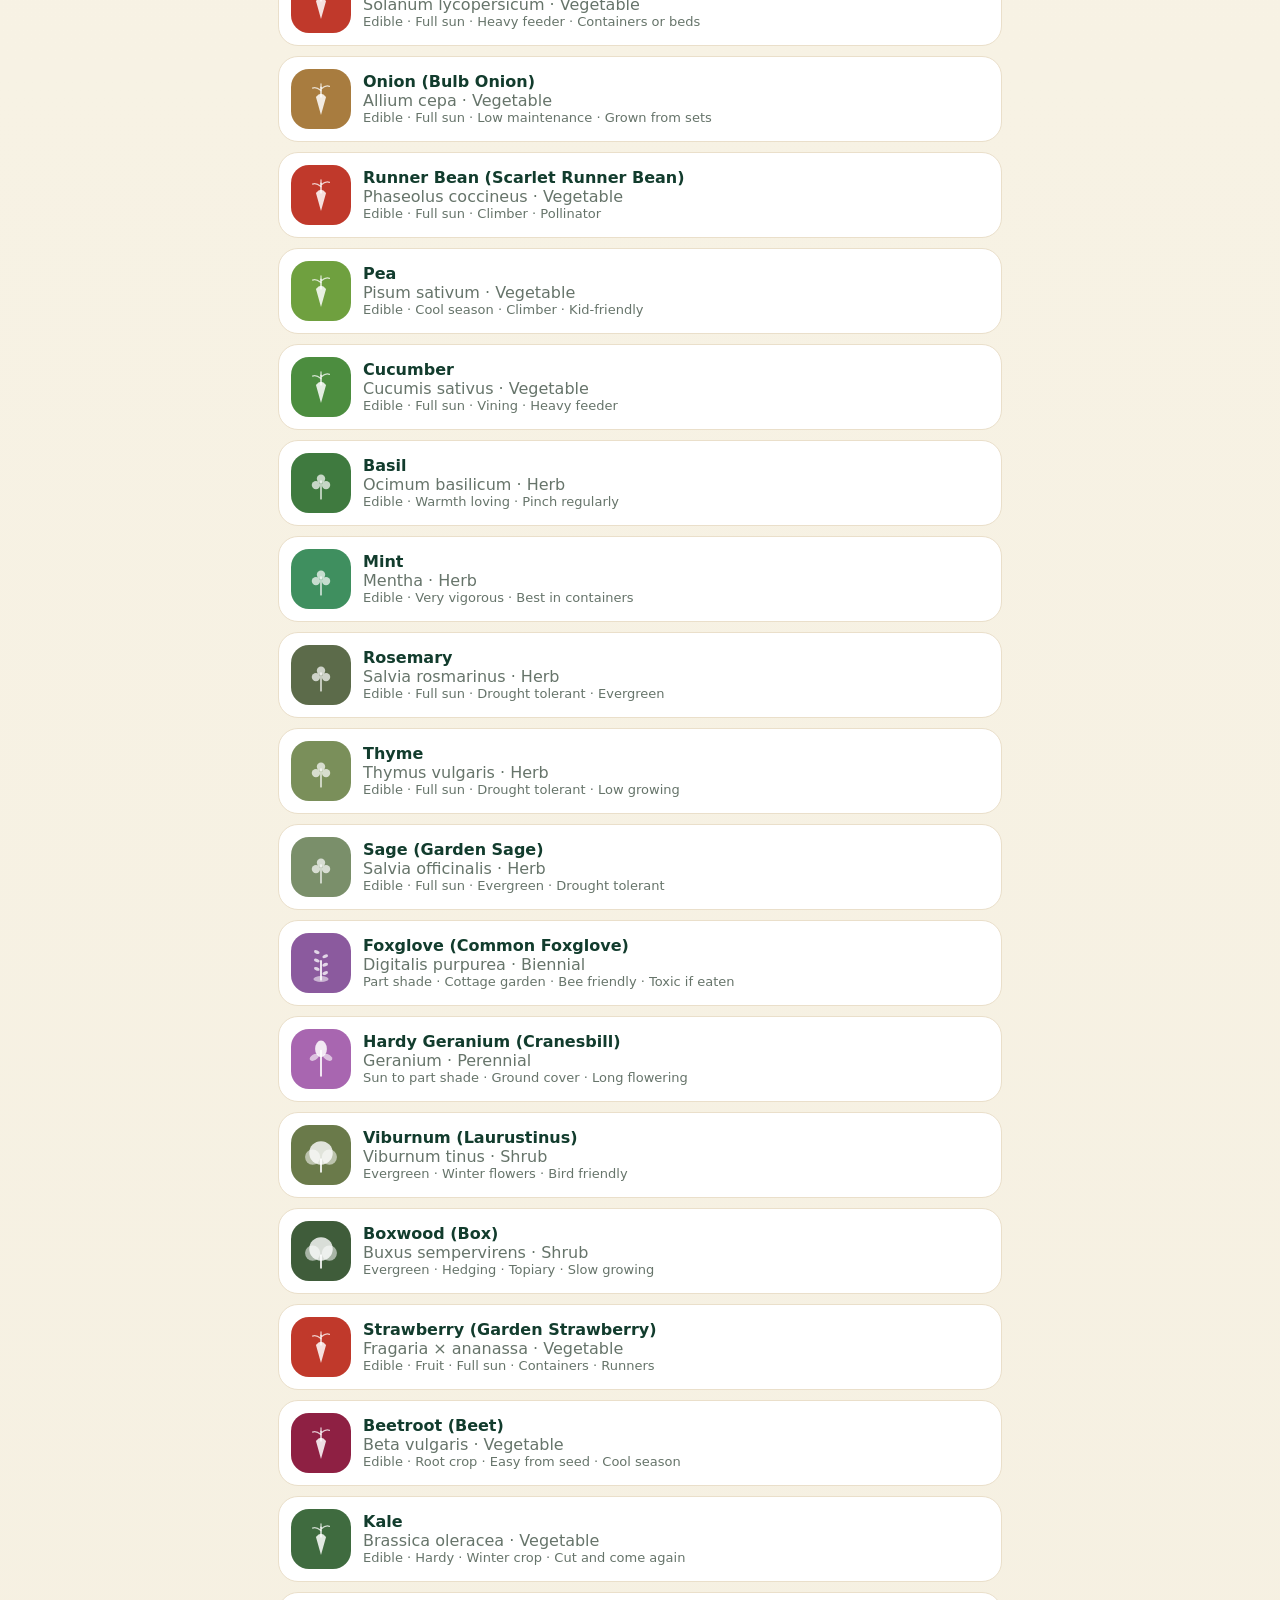
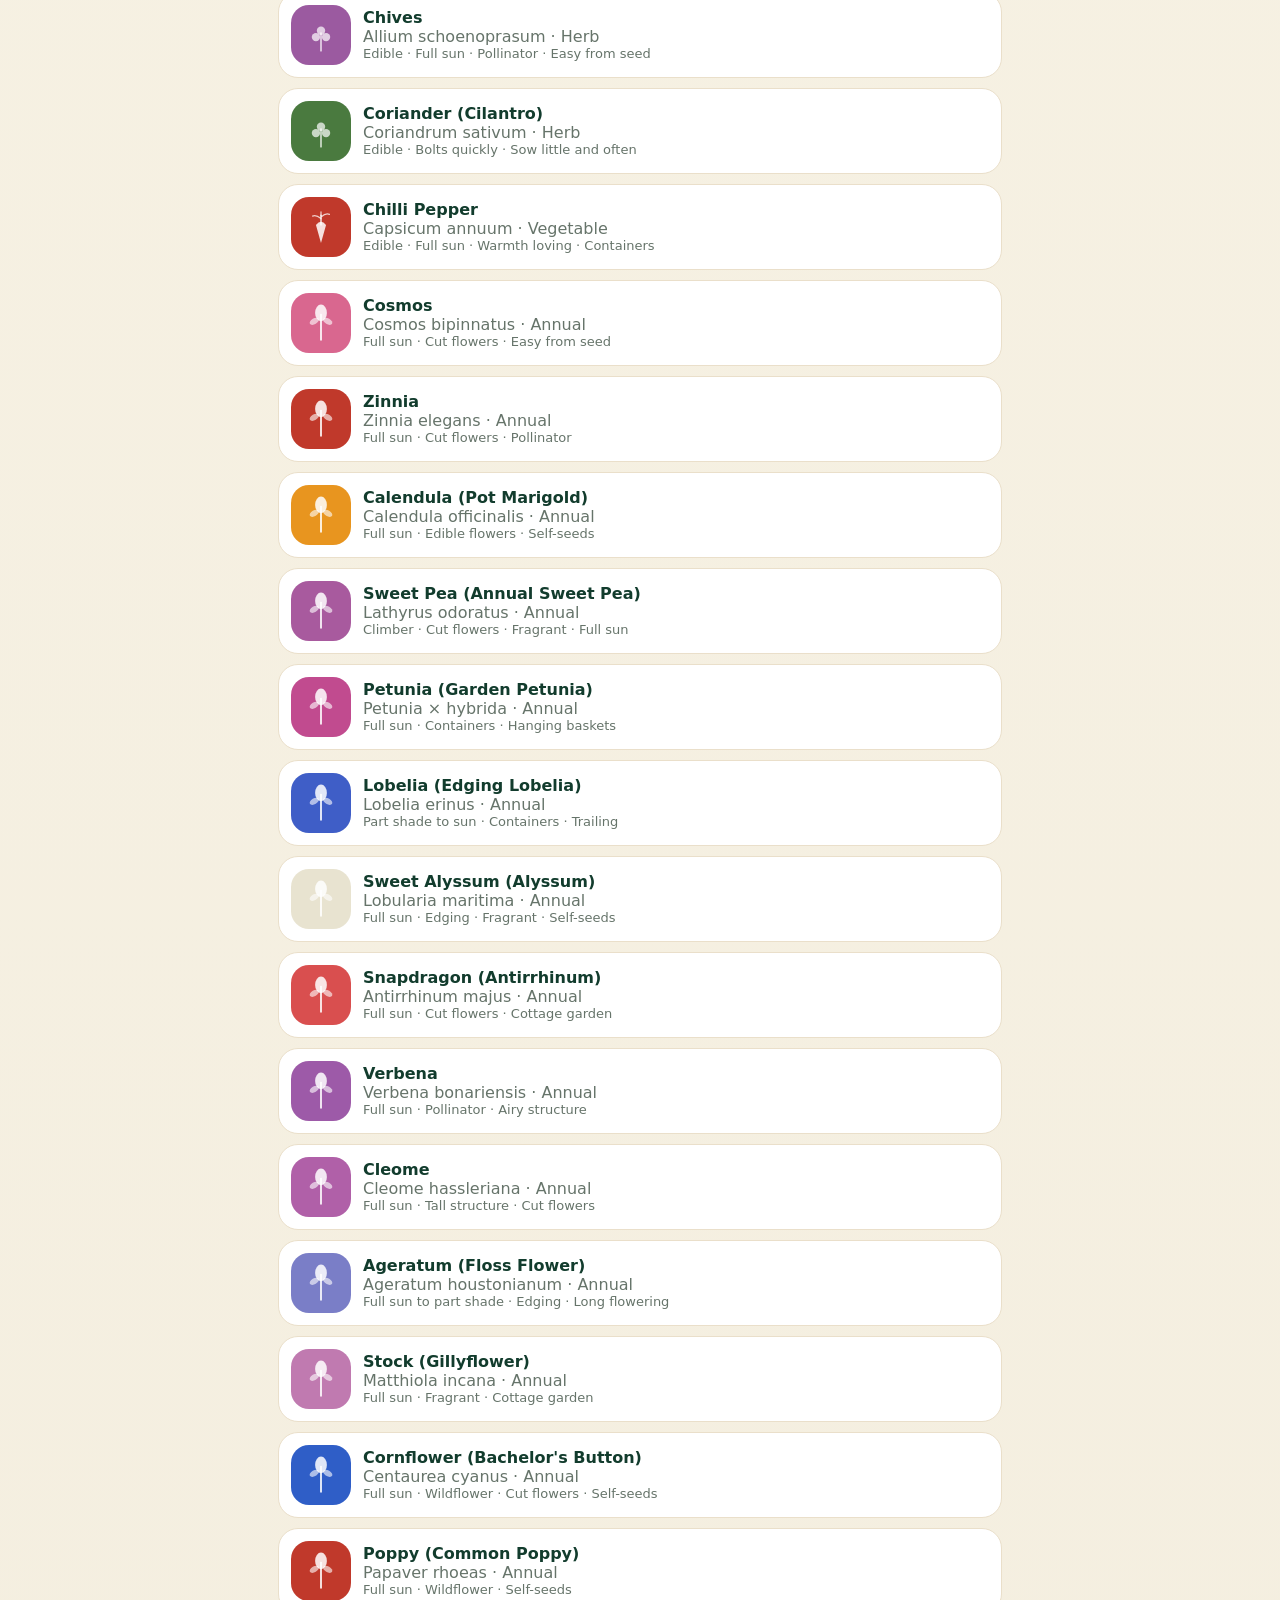
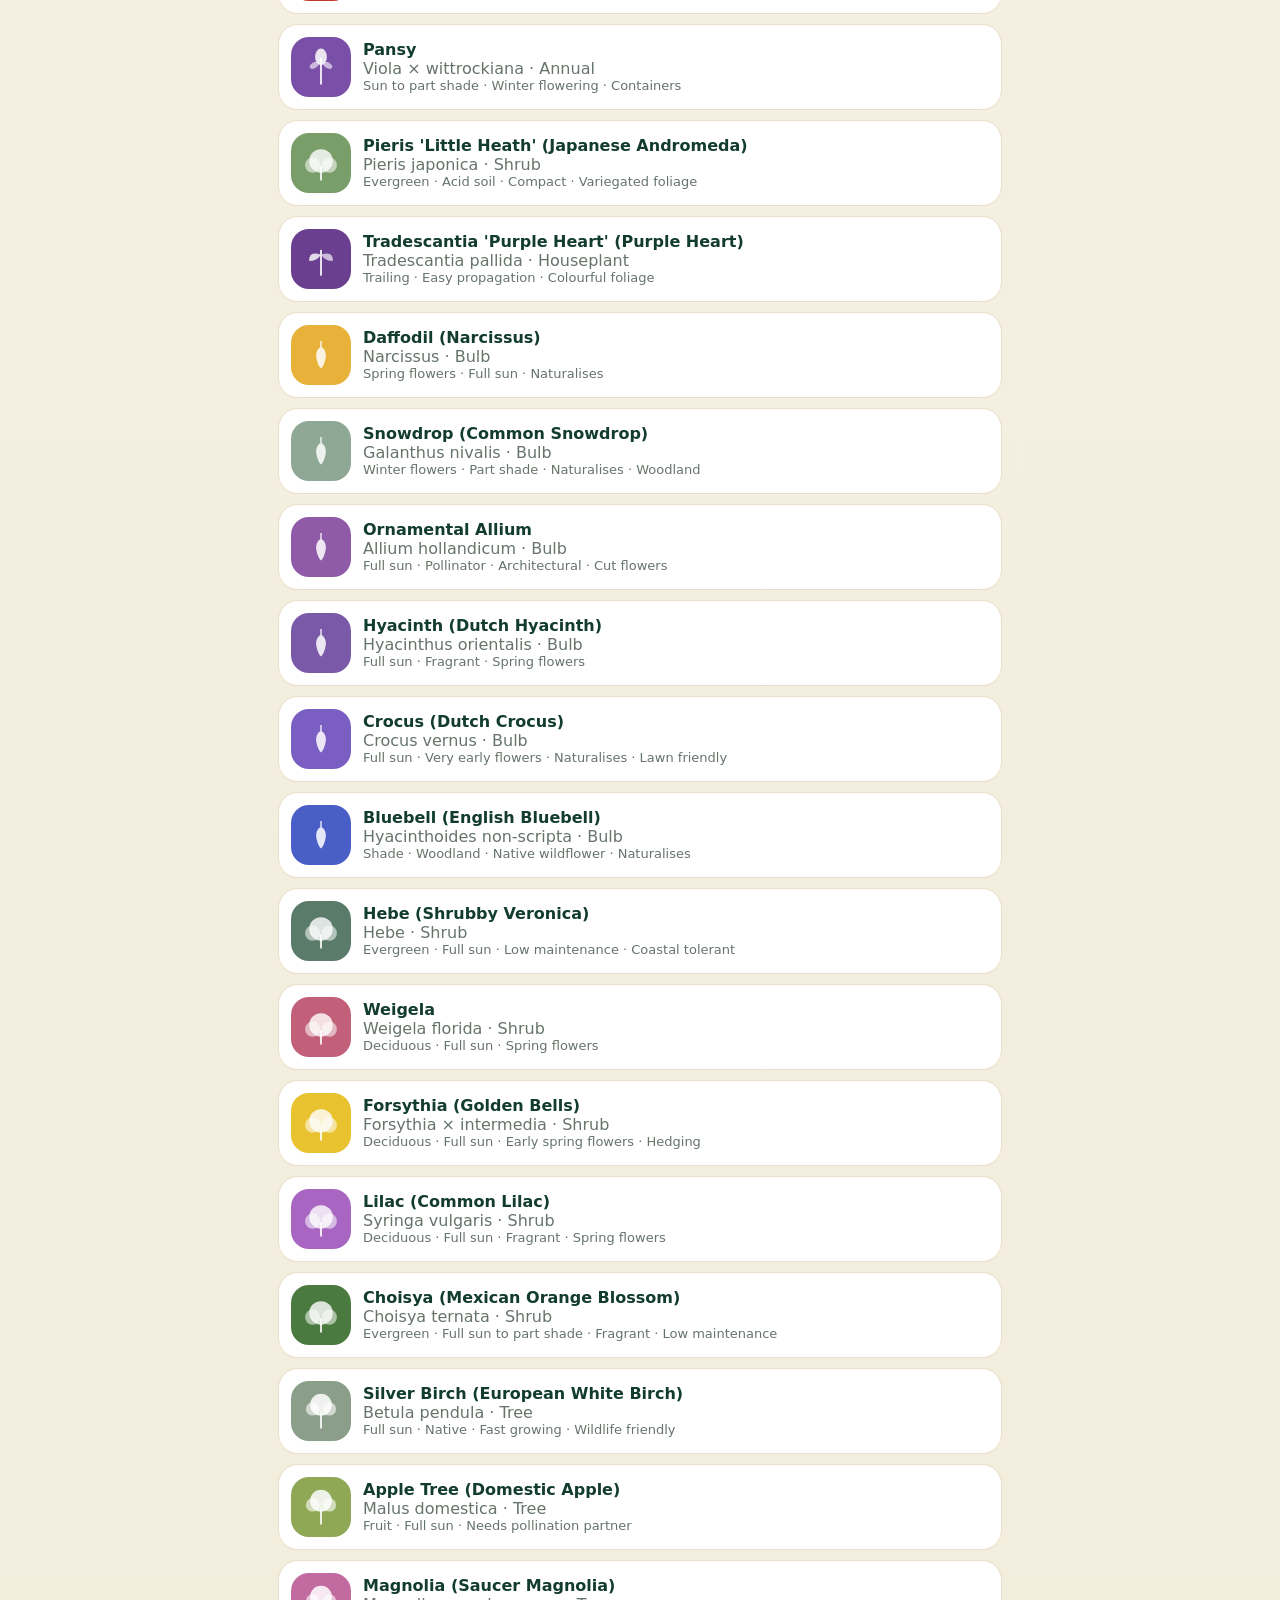
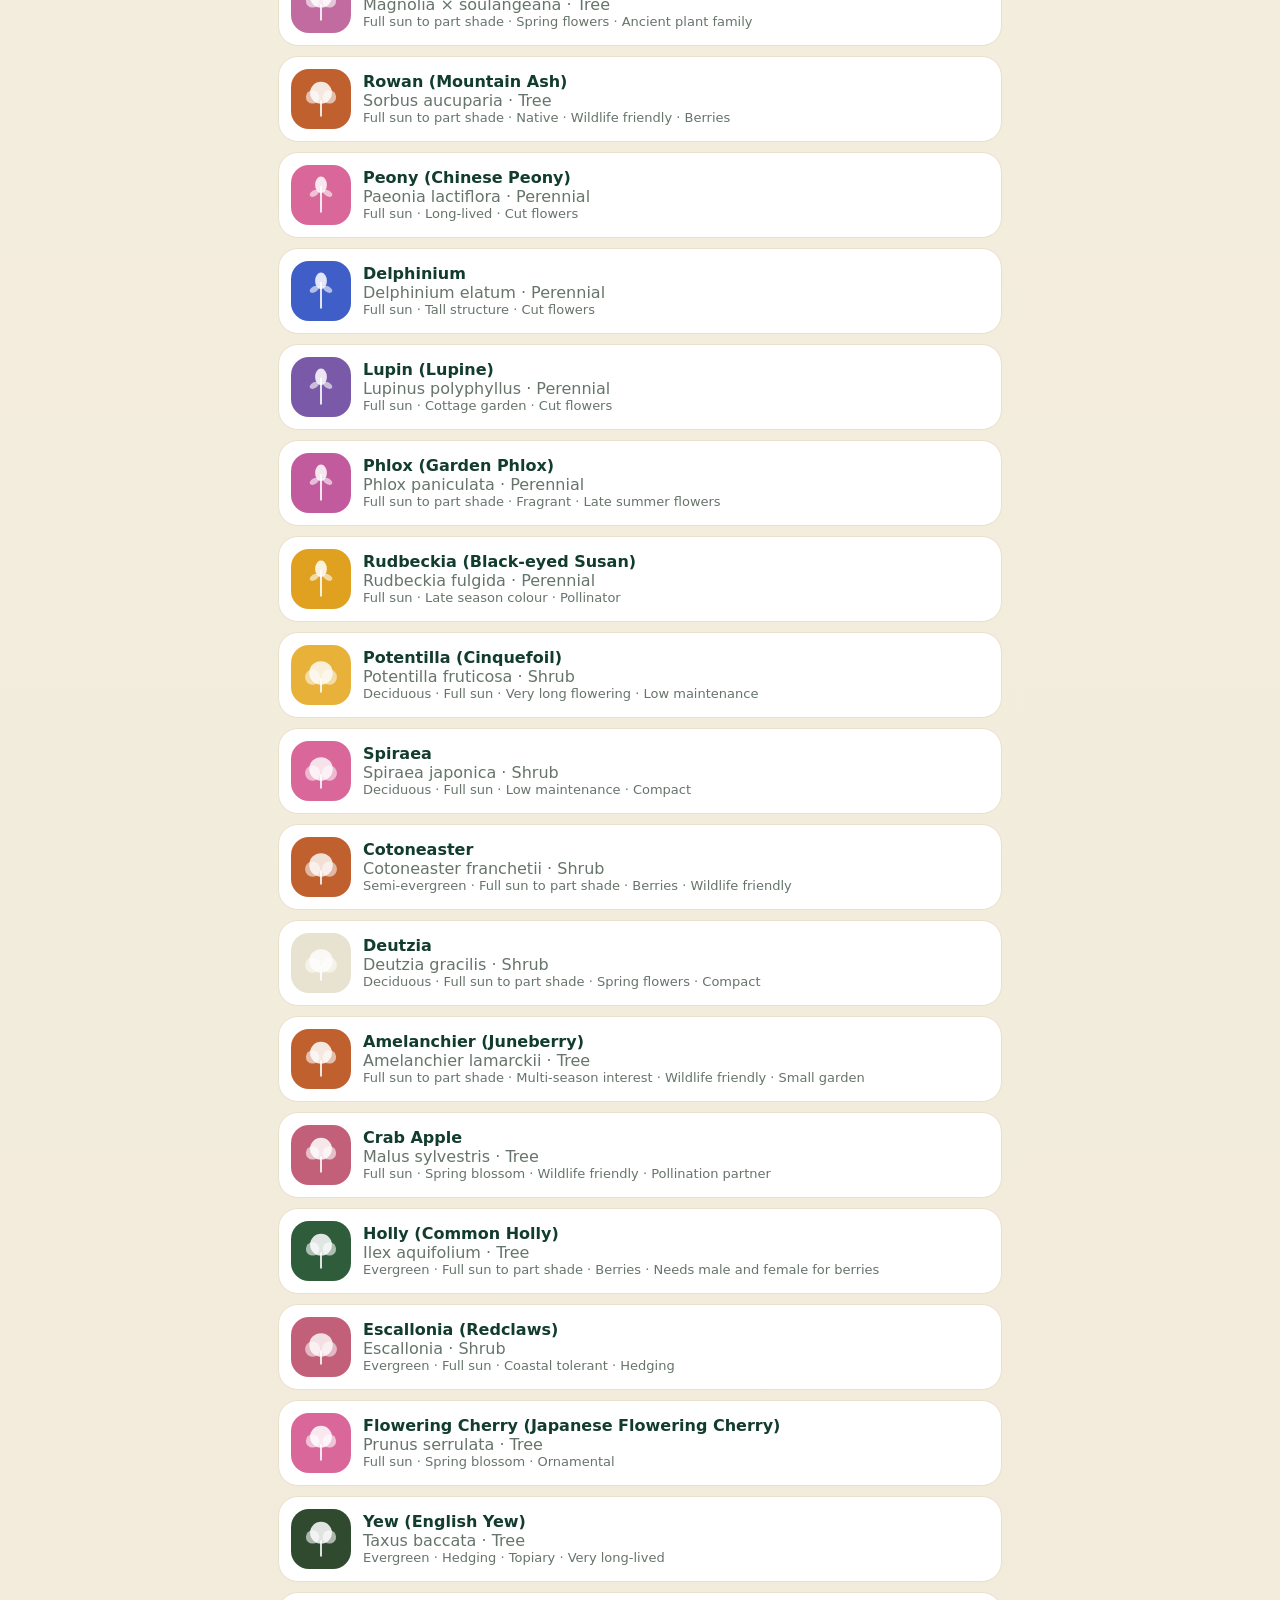
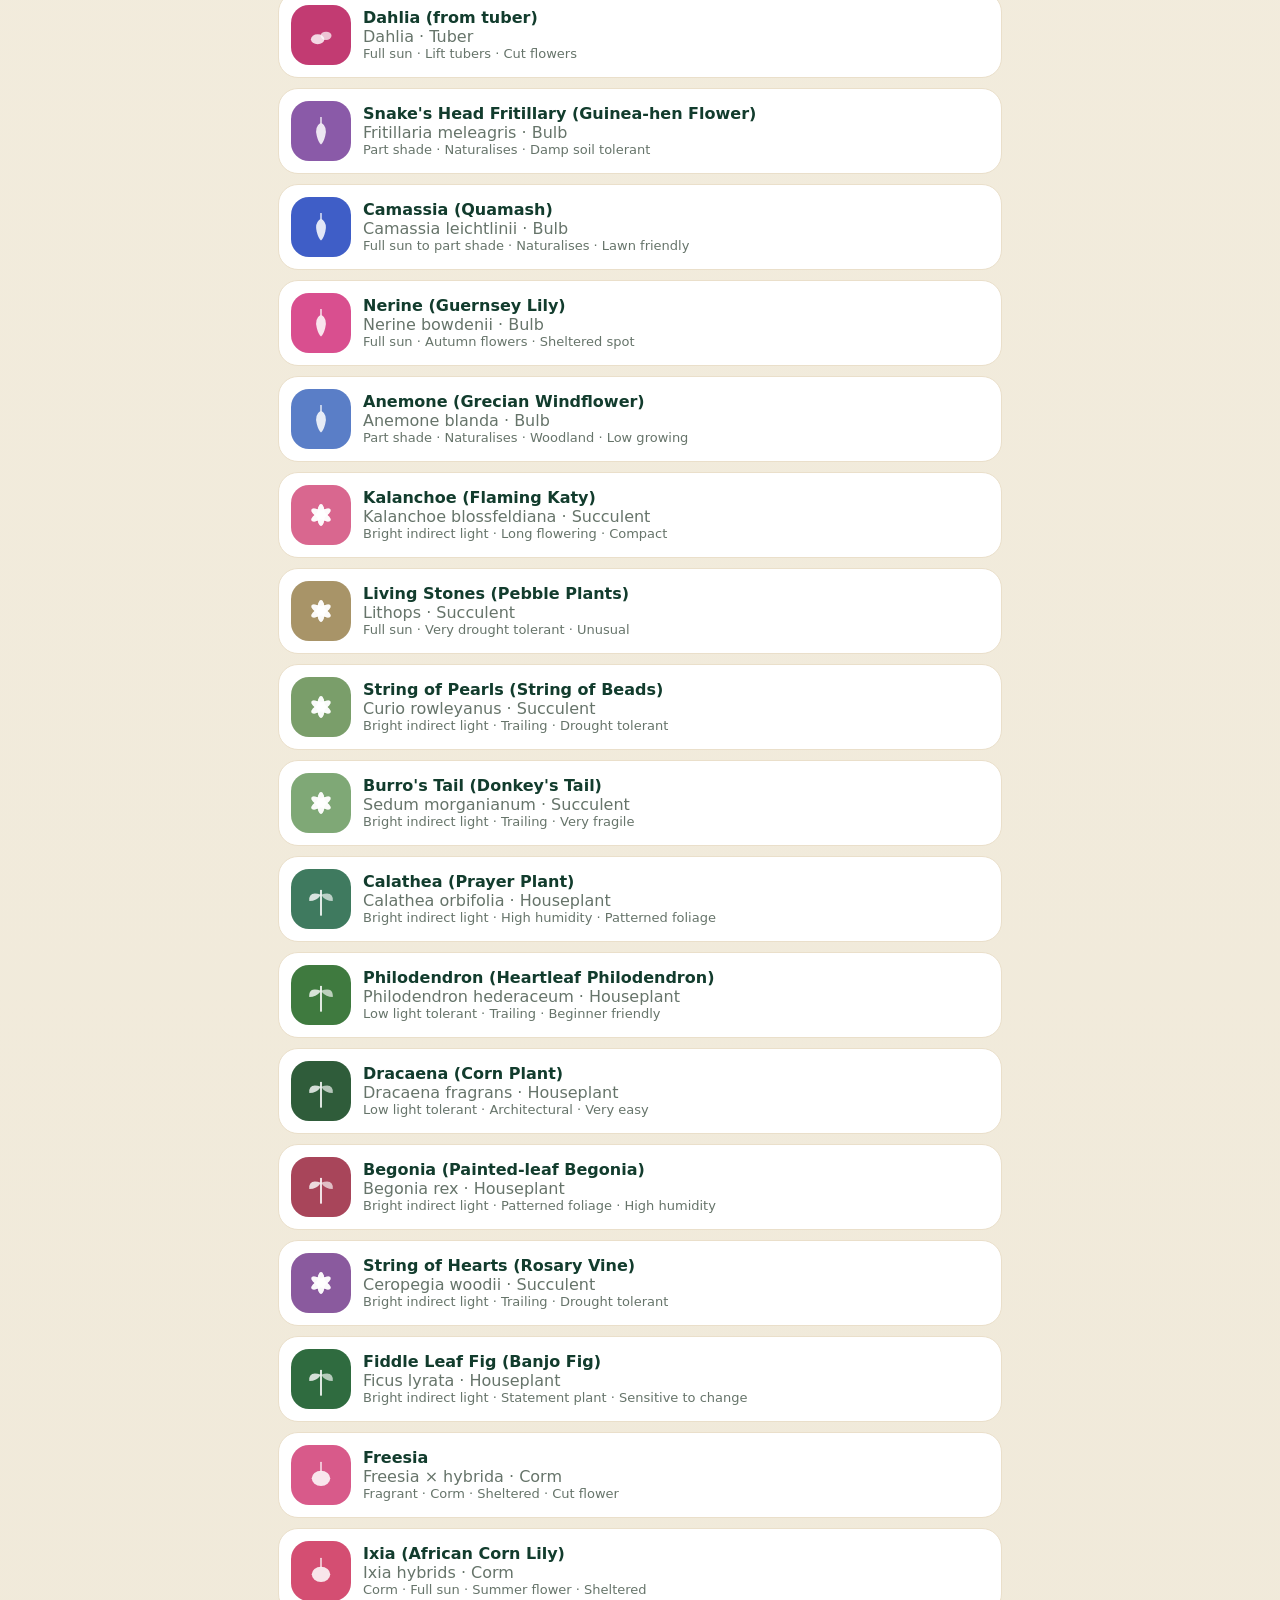
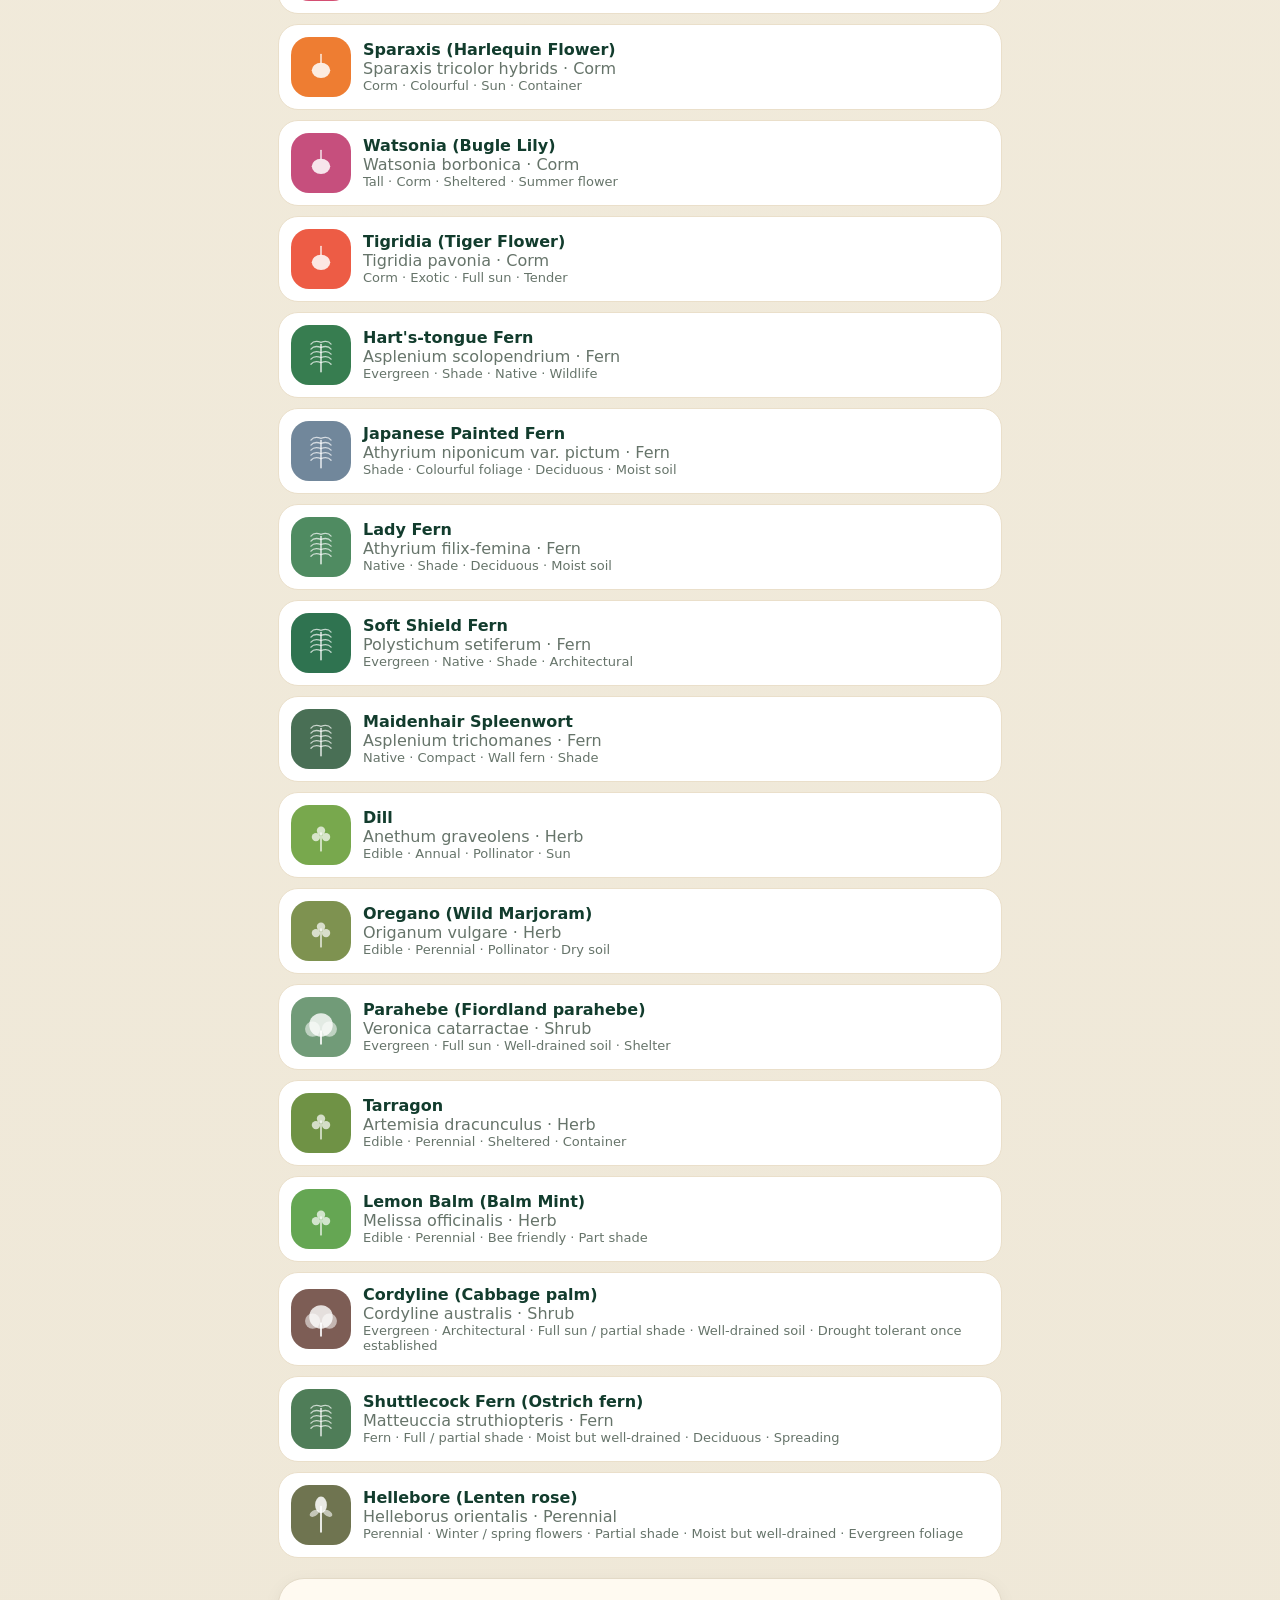
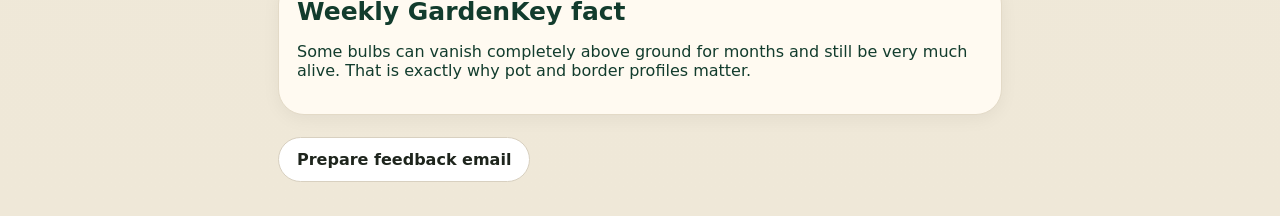
==== commit f80fd241: "Add files via upload" ====
--- a/index.html
+++ b/index.html
@@ -1,8 +1,8 @@
-<!doctype html><html lang="en"><head><meta charset="utf-8"><meta name="viewport" content="width=device-width,initial-scale=1"><title>GardenKey PILOT V30.0.6</title><style>
+<!doctype html><html lang="en"><head><meta charset="utf-8"><meta name="viewport" content="width=device-width,initial-scale=1"><title>GardenKey PILOT V30.0.7</title><style>
 :root{--green:#123c2d;--cream:#f7f2e7;--card:#fffaf1;--gold:#d9a63a;--muted:#66746a}*{box-sizing:border-box}a,a:visited,a:active{color:inherit}body{margin:0;font-family:system-ui,-apple-system,Segoe UI,Roboto,Arial,sans-serif;background:linear-gradient(#fbf7ea,#efe8d8);color:var(--green)}.wrap{max-width:760px;margin:auto;padding:18px}.hero{border-radius:34px;padding:30px;background:radial-gradient(circle at 80% 10%,#d8f0cf,transparent 34%),linear-gradient(135deg,#e4f5db,#f8edcf);box-shadow:0 8px 28px #0001;margin-bottom:20px}.pill{display:inline-block;background:white;border:1px solid #0001;border-radius:999px;padding:10px 18px;font-weight:800;margin:4px}.hero h1{font-size:52px;line-height:.95;margin:42px 0 10px}.hero p{font-size:22px;color:#3d5b48}.grid{display:grid;grid-template-columns:repeat(2,minmax(0,1fr));gap:12px}.card{background:var(--card);border:1px solid #e3dac7;border-radius:26px;padding:18px;box-shadow:0 4px 18px #0000000d;text-decoration:none}.card,.card *{text-decoration:none}.card h2{margin:0 0 8px;font-size:25px}.btn{display:inline-block;background:var(--gold);color:#1e251d;border-radius:999px;padding:12px 18px;text-decoration:none;font-weight:800;margin:6px 4px 0 0}.btn.secondary{background:white;border:1px solid #d8d0c0}.search{width:100%;font-size:18px;padding:15px;border-radius:18px;border:1px solid #cfc7b9;margin:10px 0}.filters{display:flex;gap:8px;overflow-x:auto;padding:8px 0}.filter{white-space:nowrap;background:#fff;border:1px solid #ddd2bd;border-radius:999px;padding:8px 12px;font-weight:800;cursor:pointer}.filter.active{background:var(--green);color:#fff;border-color:var(--green)}.plant{display:flex;gap:12px;align-items:center;margin:10px 0;padding:12px;border-radius:20px;background:#fff;border:1px solid #eadfca;text-decoration:none;color:inherit}.plant,.plant *{text-decoration:none}.thumb{width:60px;height:60px;border-radius:18px;background-size:cover;background-position:center;flex:none;display:flex;align-items:center;justify-content:center;overflow:hidden}.thumb svg{width:70%;height:70%;display:block}.plant>div:last-child{flex:1;min-width:0}.plant b{overflow-wrap:break-word;word-break:break-word}.muted{color:var(--muted)}.section{margin:20px 0}.steps{display:grid;gap:10px}.step{background:#fff;border:1px solid #e5dccd;border-radius:18px;padding:14px}.tiny{font-size:13px;color:var(--muted)}.testerBanner{display:none;background:#123c2d;color:white;border-radius:18px;padding:12px 16px;margin:0 0 14px;font-weight:800}.testerBanner span{display:block;font-size:13px;opacity:.85;margin-top:2px}.state{padding:14px;text-align:center;color:var(--muted)}@media(max-width:600px){.hero h1{font-size:42px}.grid{grid-template-columns:1fr}.wrap{padding:14px}}
 </style></head><body><script src="icons.js"></script><div class="wrap">
 
-<div id="testerBanner" class="testerBanner"></div><section class="hero"><span class="pill">GardenKey</span><span class="pill">PILOT V30.0.6</span><h1>Welcome to your connected garden.</h1><p>Scan a tag, find a plant, track your own, or create a tester profile.</p><a class="btn testerLink" href="create.html">Create tester plant</a></section>
+<div id="testerBanner" class="testerBanner"></div><section class="hero"><span class="pill">GardenKey</span><span class="pill">PILOT V30.0.7</span><h1>Welcome to your connected garden.</h1><p>Scan a tag, find a plant, track your own, or create a tester profile.</p><a class="btn testerLink" href="create.html">Create tester plant</a></section>
 
 <h2 style="margin:24px 4px 6px">Plant Library</h2>
 <p class="muted" style="margin:0 4px 10px">Curated GardenKey reference information — read-only, kept accurate by Dave.</p>
@@ -24,7 +24,7 @@
   const requested=params.get('tester')||localStorage.getItem('gk_tester_id')||'';
   if(!requested) return;
   try{
-    const res=await fetch('testers.json?v=30006',{cache:'no-store'});
+    const res=await fetch('testers.json?v=30007',{cache:'no-store'});
     const testers=await res.json();
     const t=testers[requested];
     if(!t) return;
@@ -34,7 +34,7 @@
     testerBanner.innerHTML=`Welcome back, ${t.testerName}<span>Tester ID: ${t.testerId} · This identity will be used automatically on this device.</span>`;
     document.querySelectorAll('.testerLink').forEach(a=>a.href='create.html?tester='+encodeURIComponent(t.testerId));
     myPlantsLink.href='myplants.html?tester='+encodeURIComponent(t.testerId);
-    if(params.get('tester')!==t.testerId) history.replaceState(null,'','index.html?tester='+encodeURIComponent(t.testerId)+'&v=30006');
+    if(params.get('tester')!==t.testerId) history.replaceState(null,'','index.html?tester='+encodeURIComponent(t.testerId)+'&v=30007');
   }catch(e){ console.warn('Could not establish tester identity',e); }
 }
 
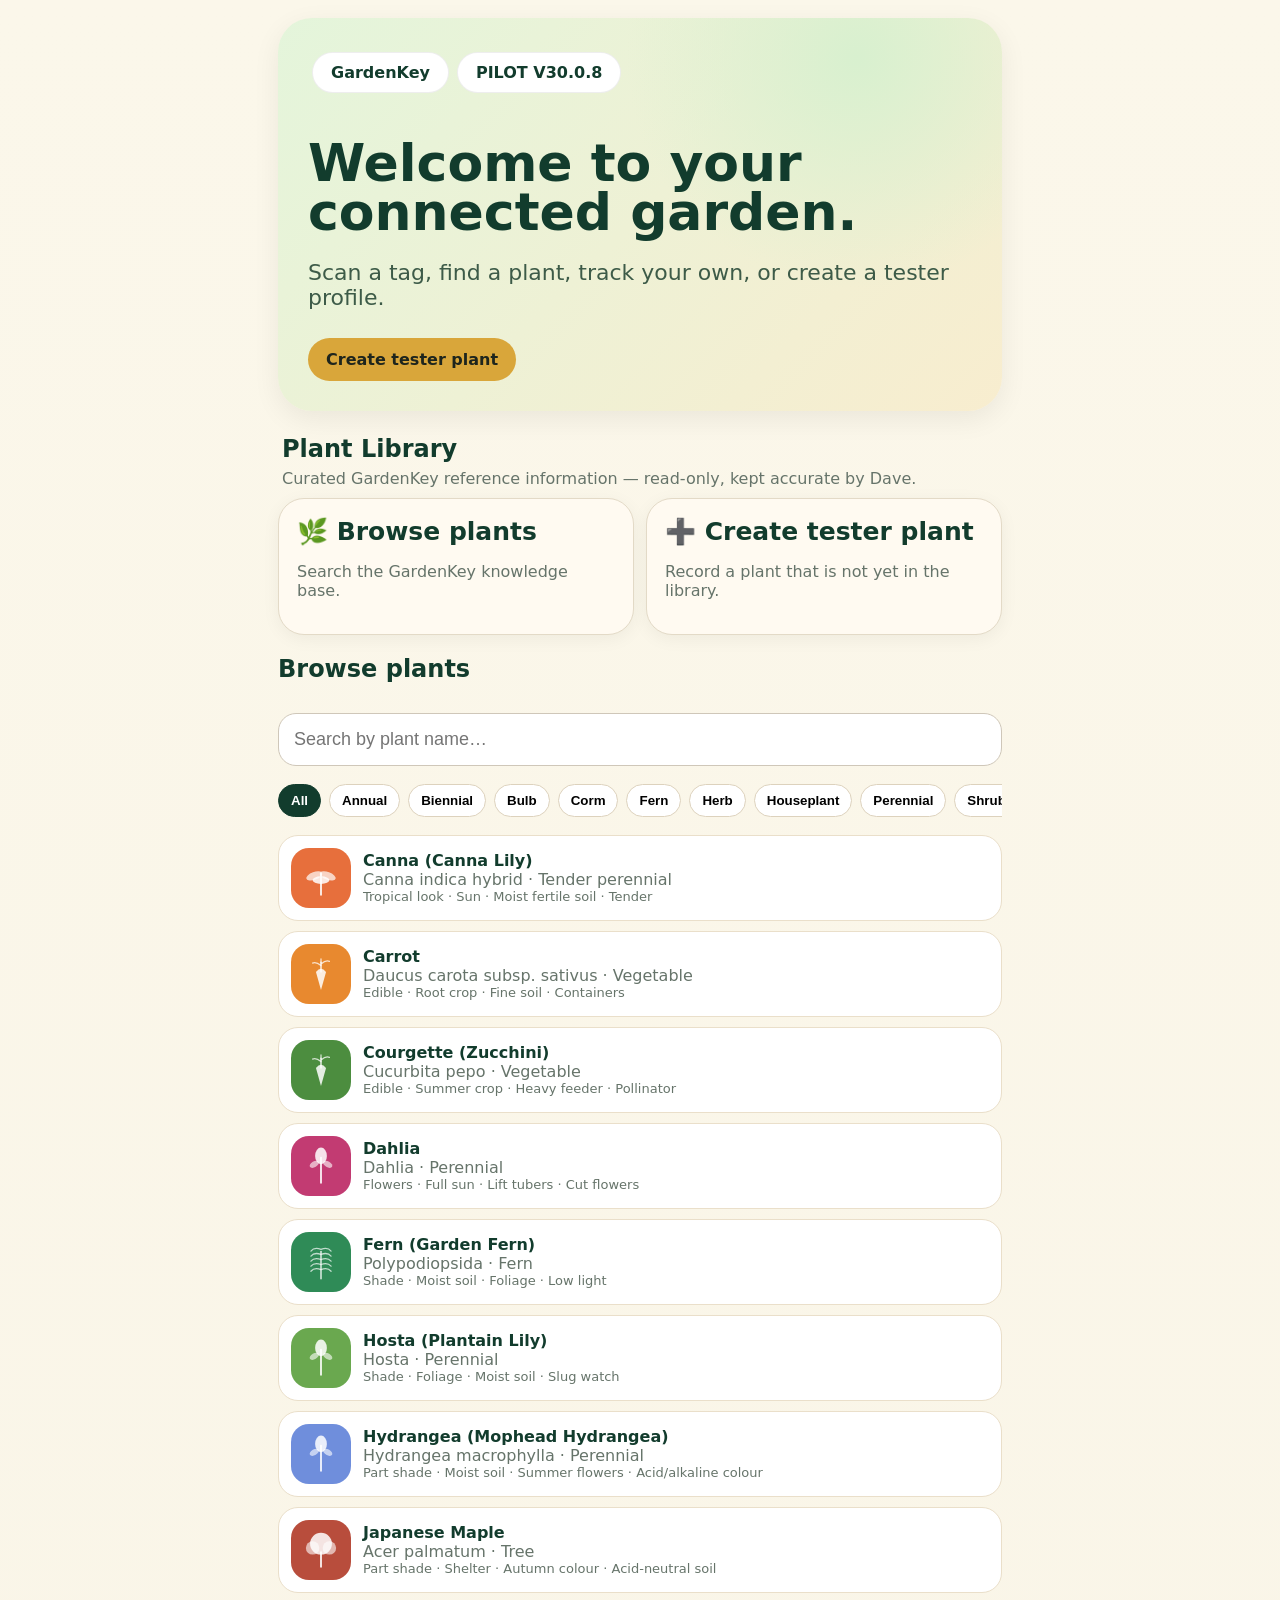
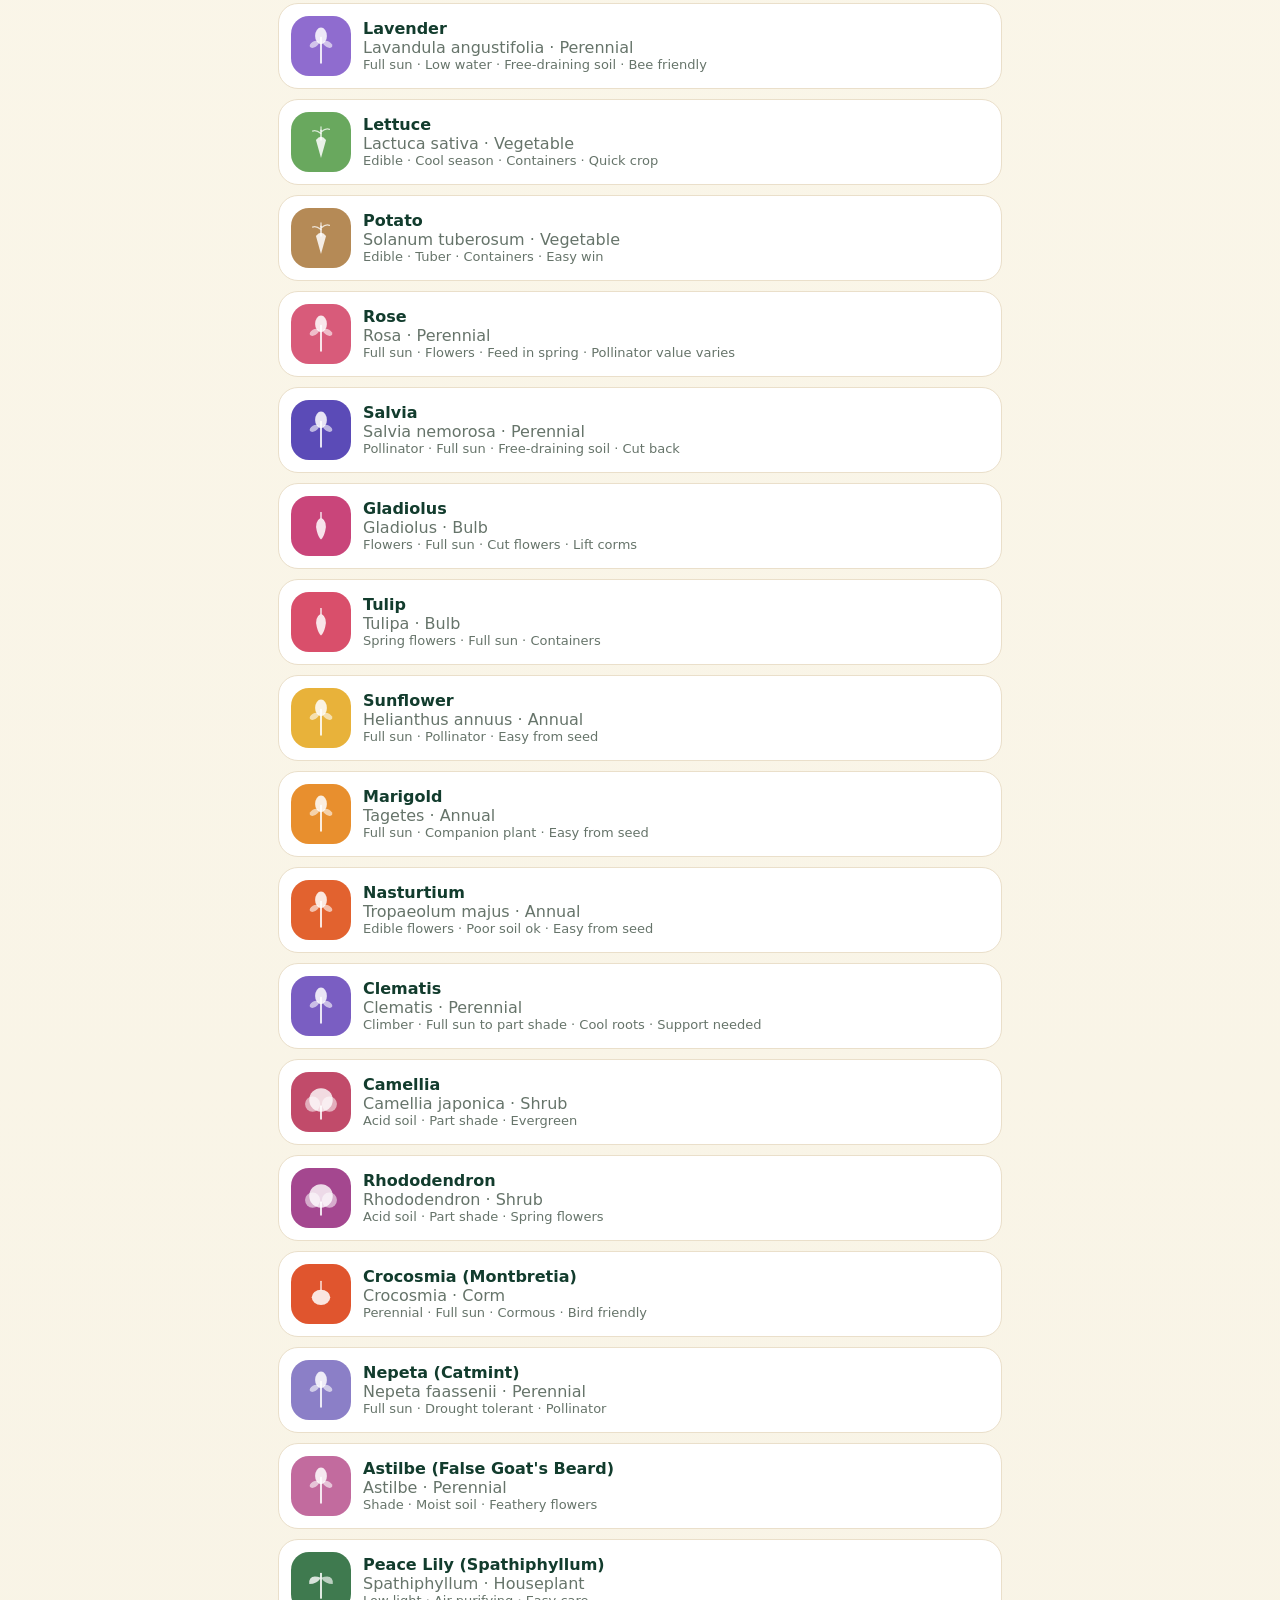
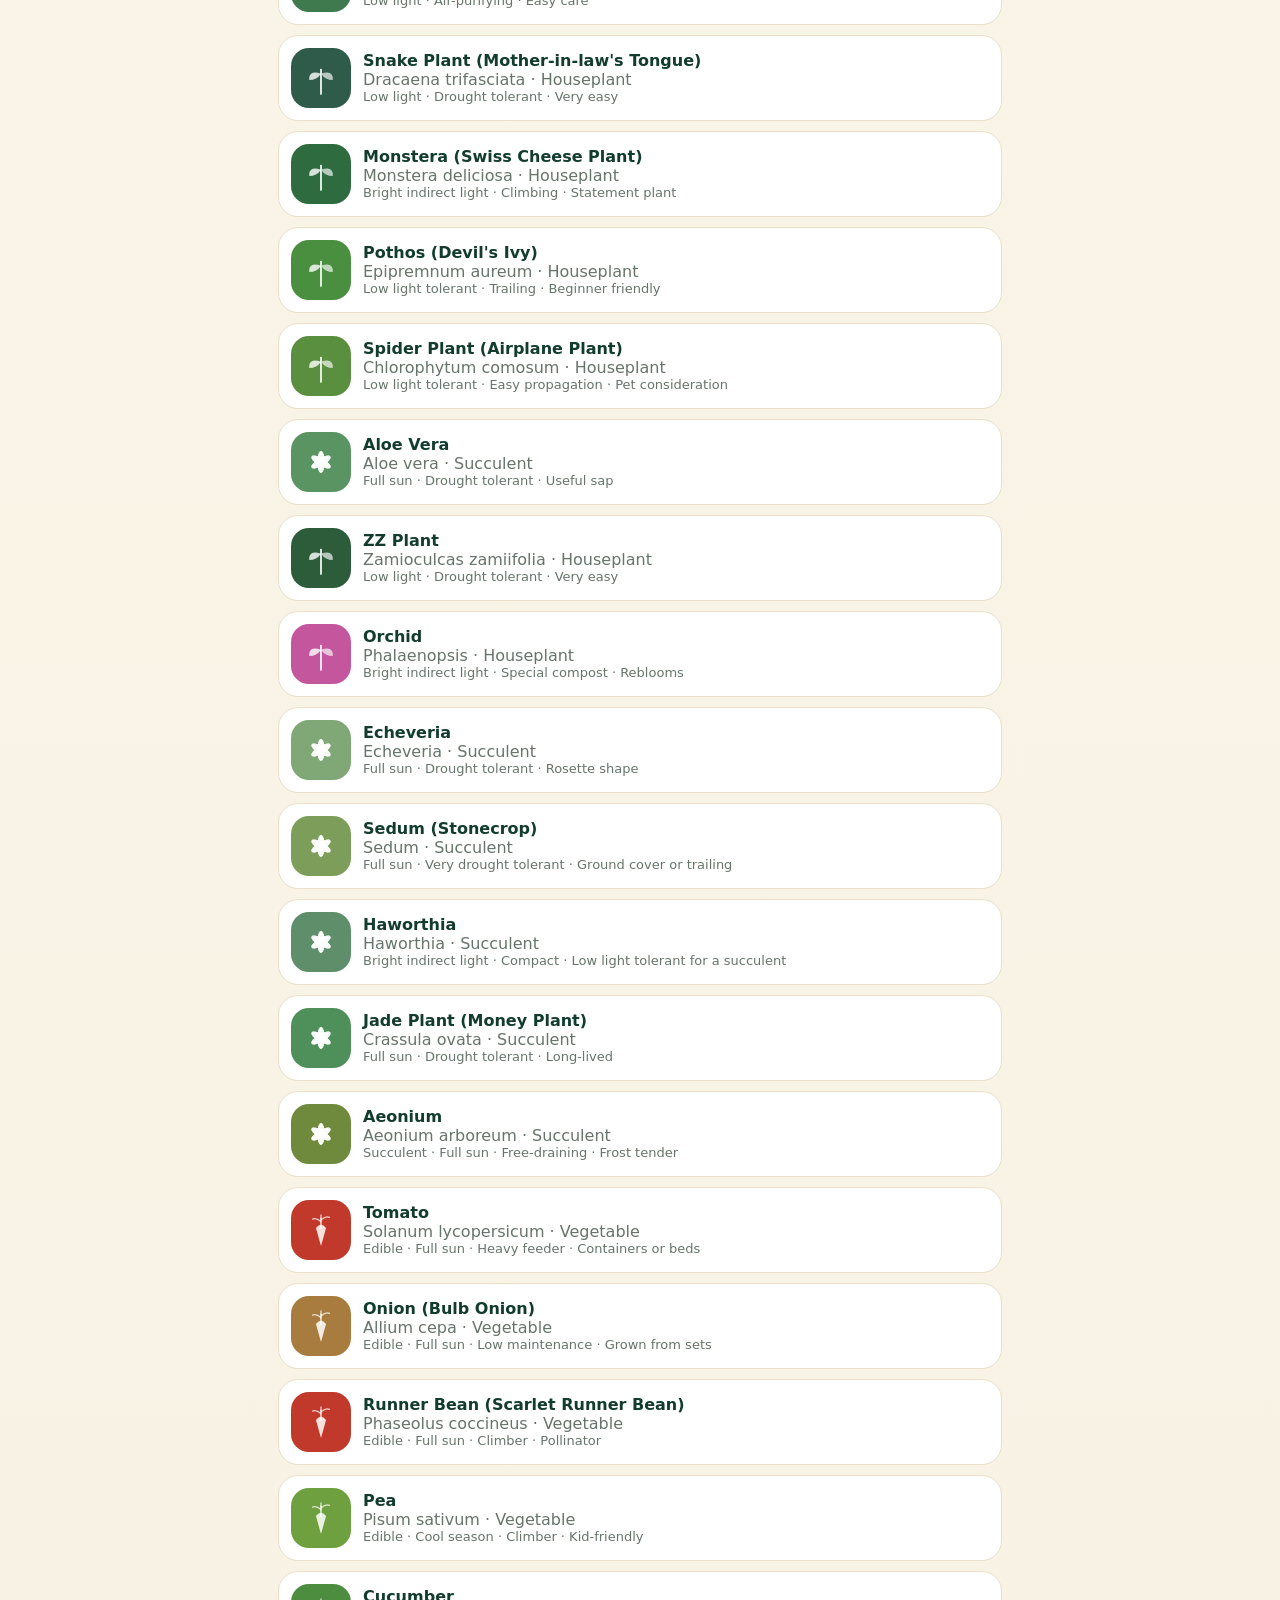
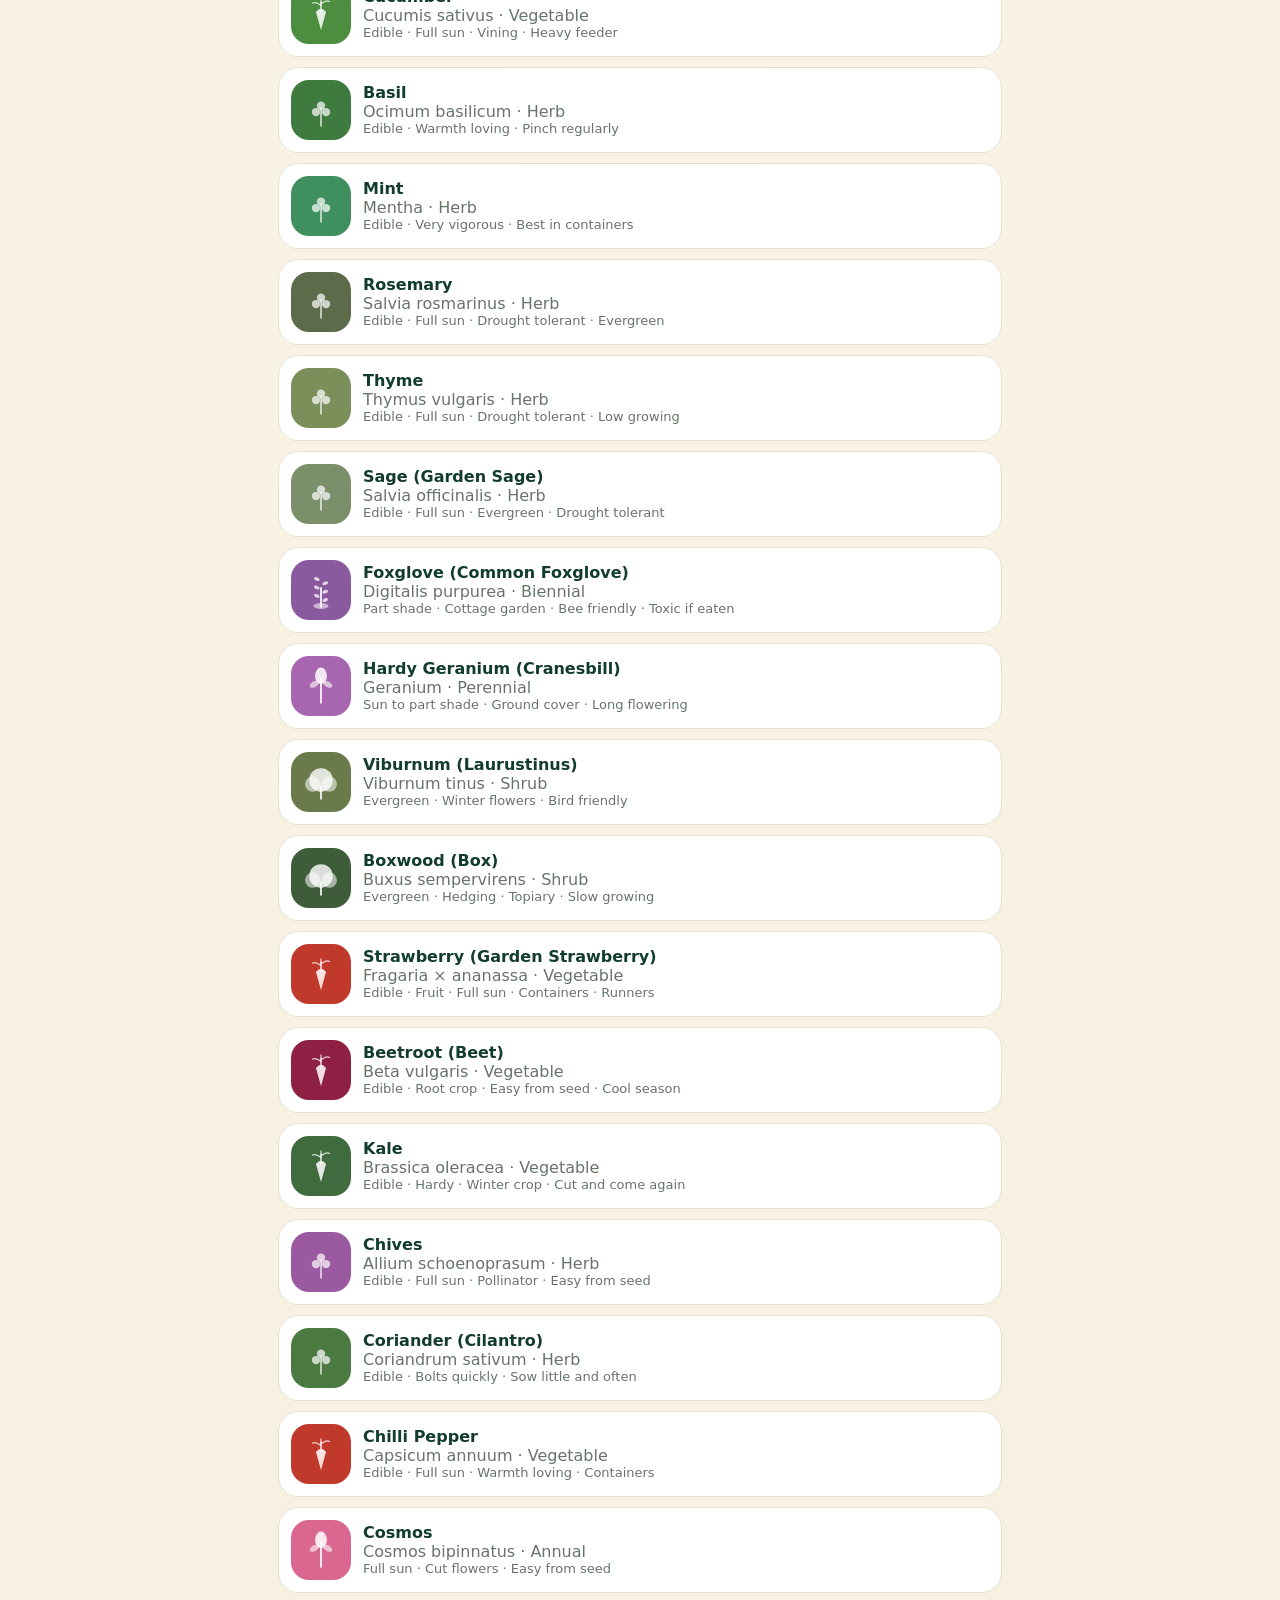
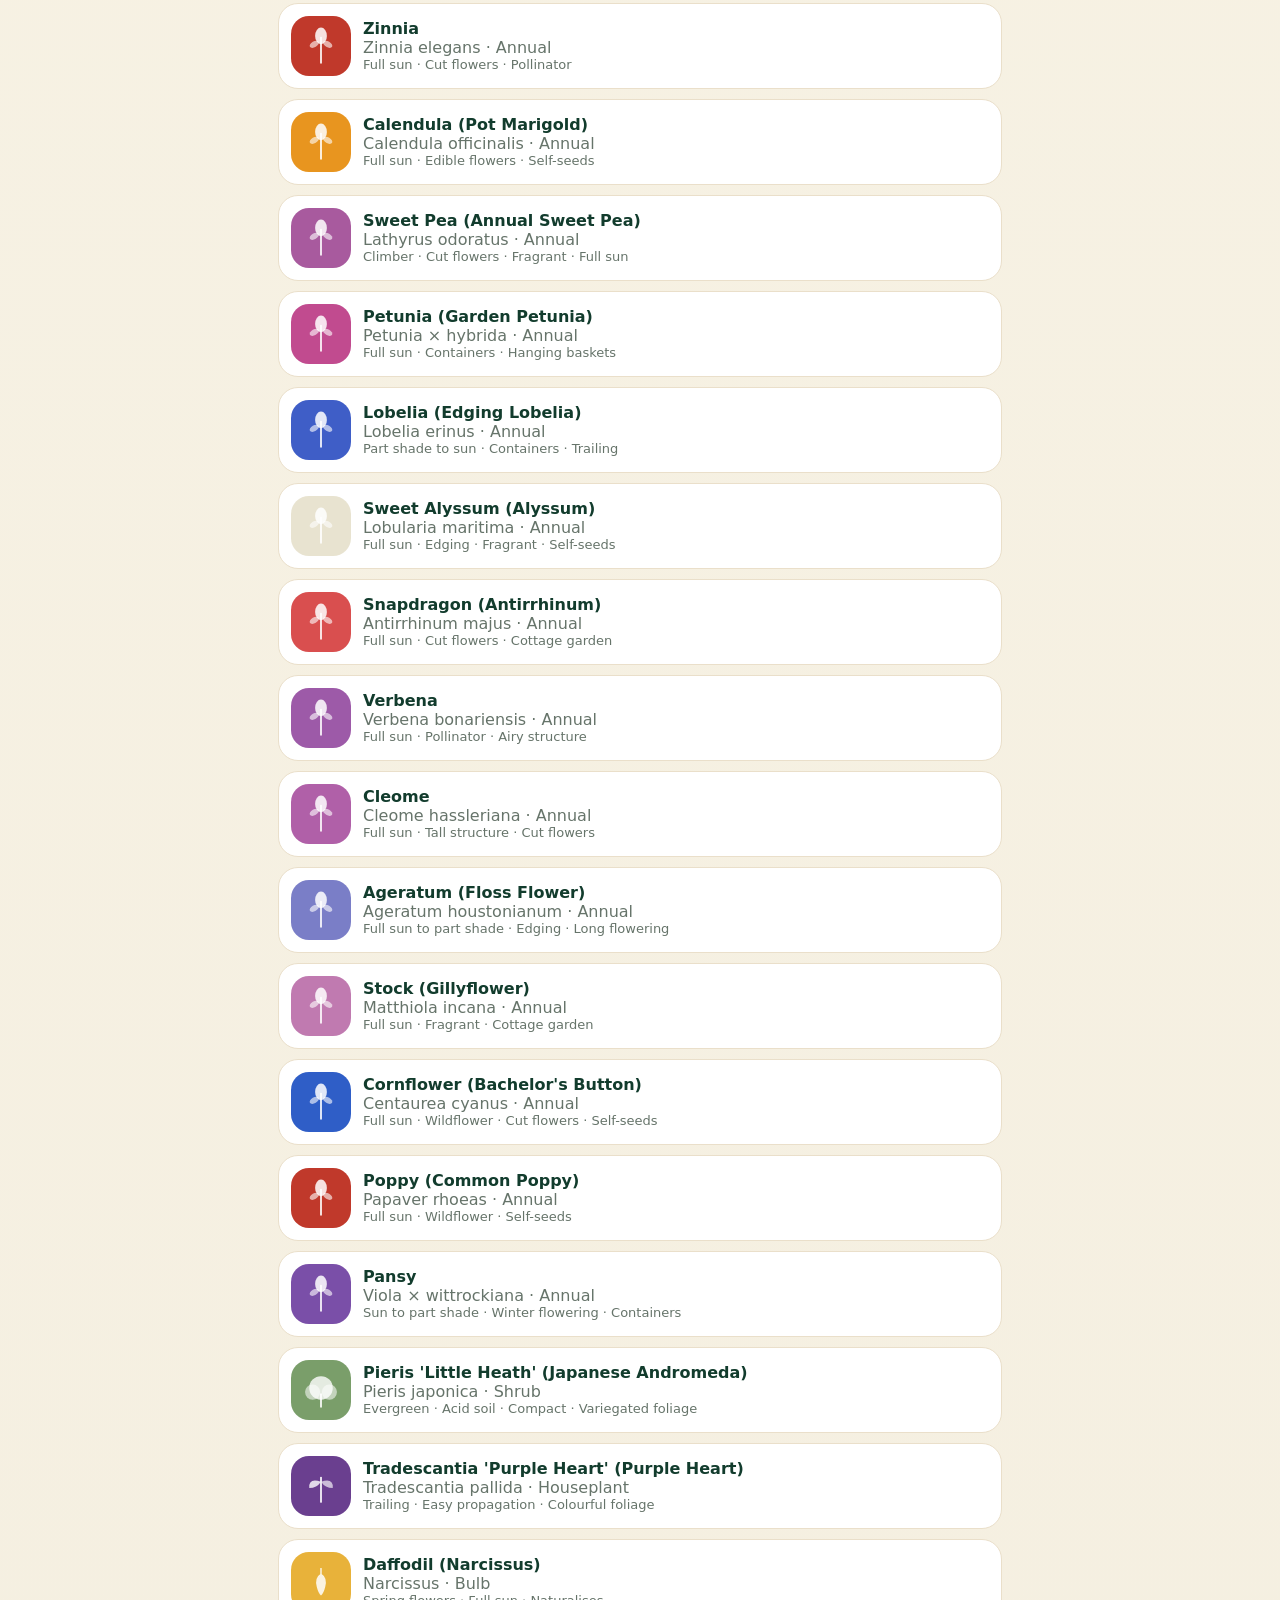
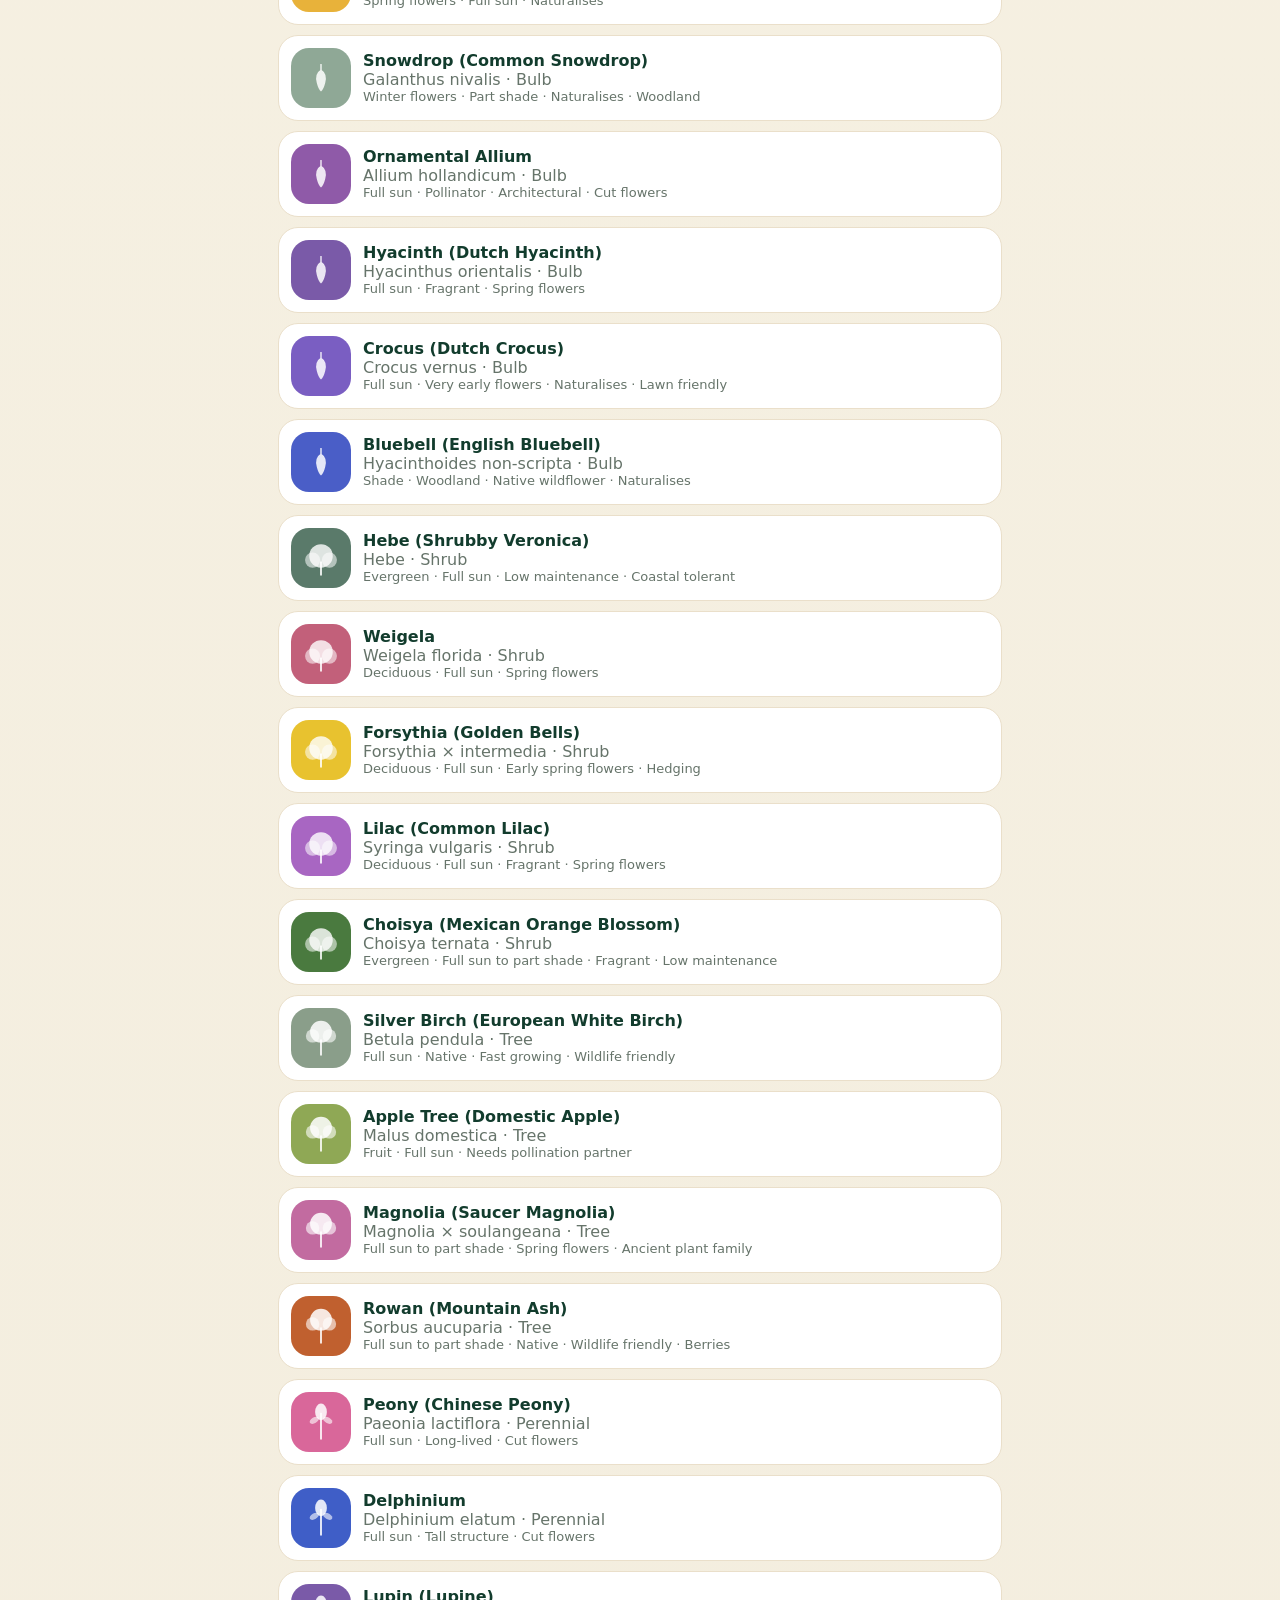
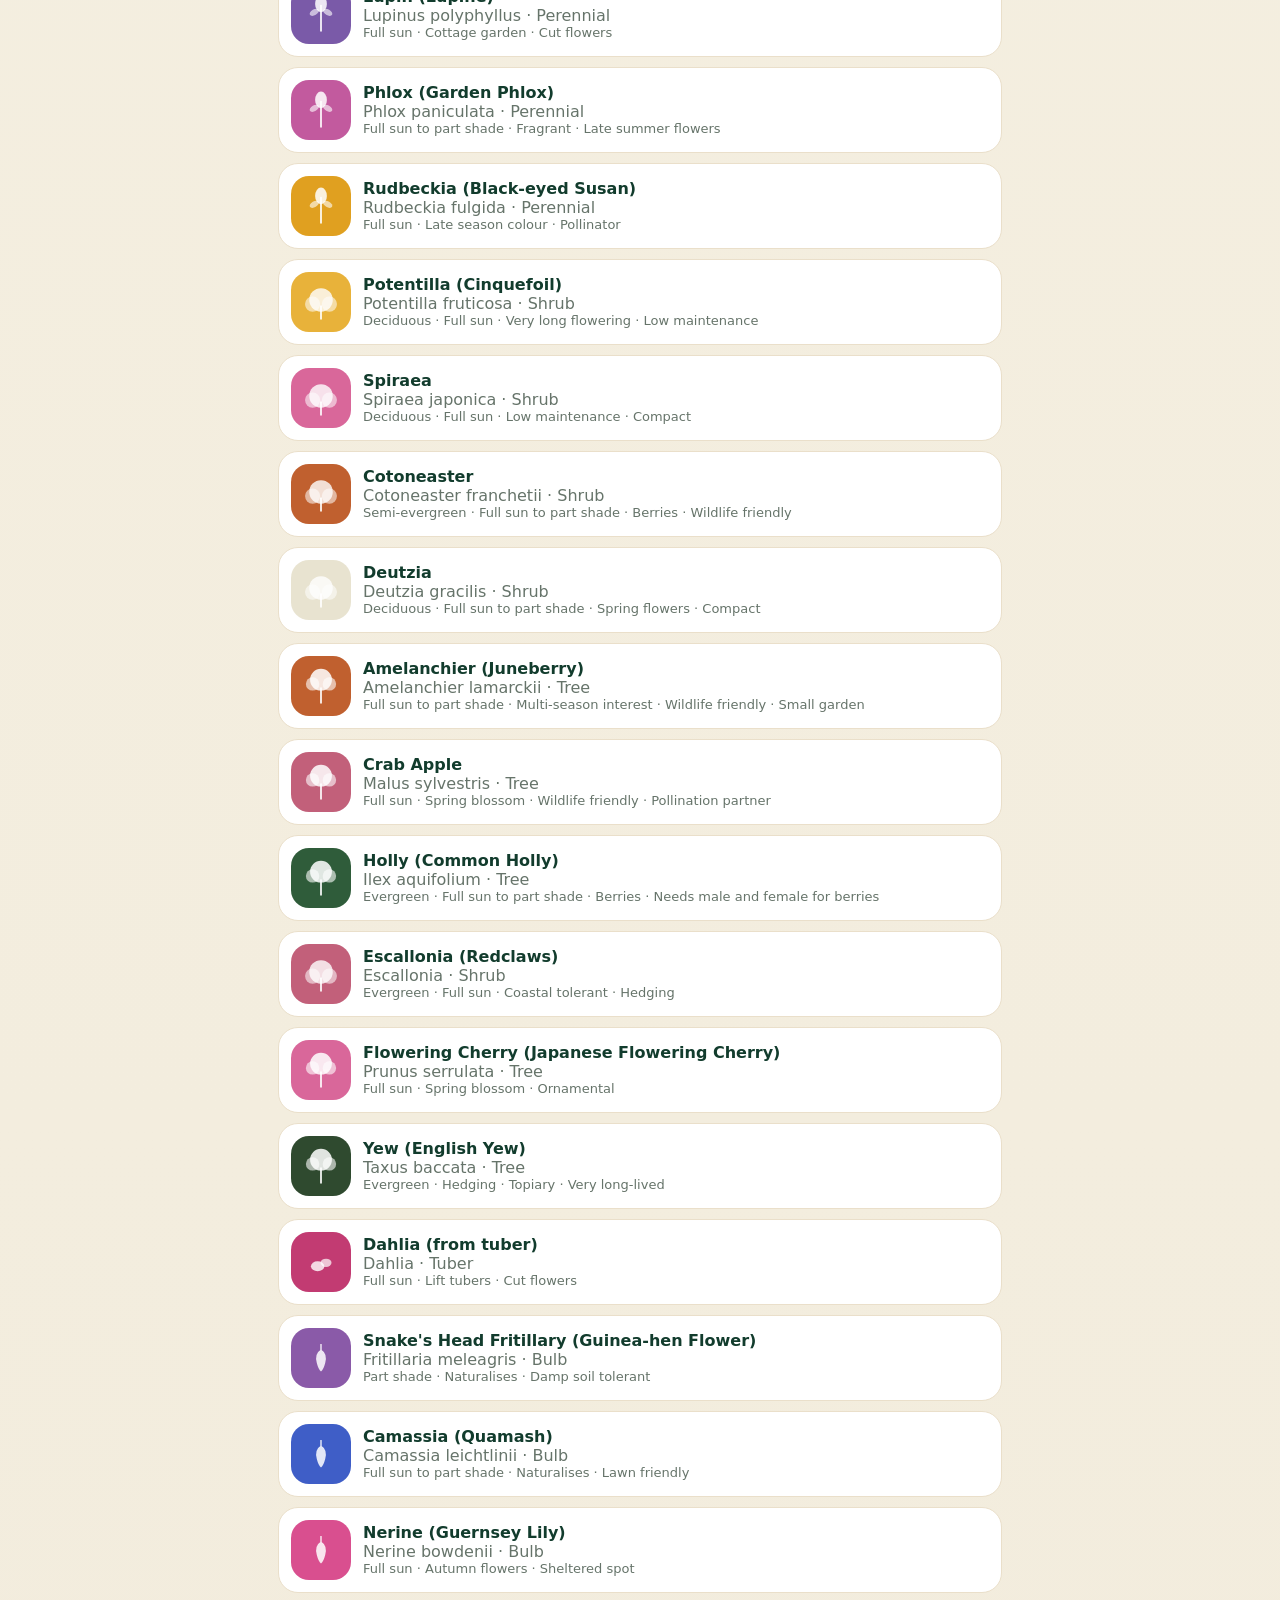
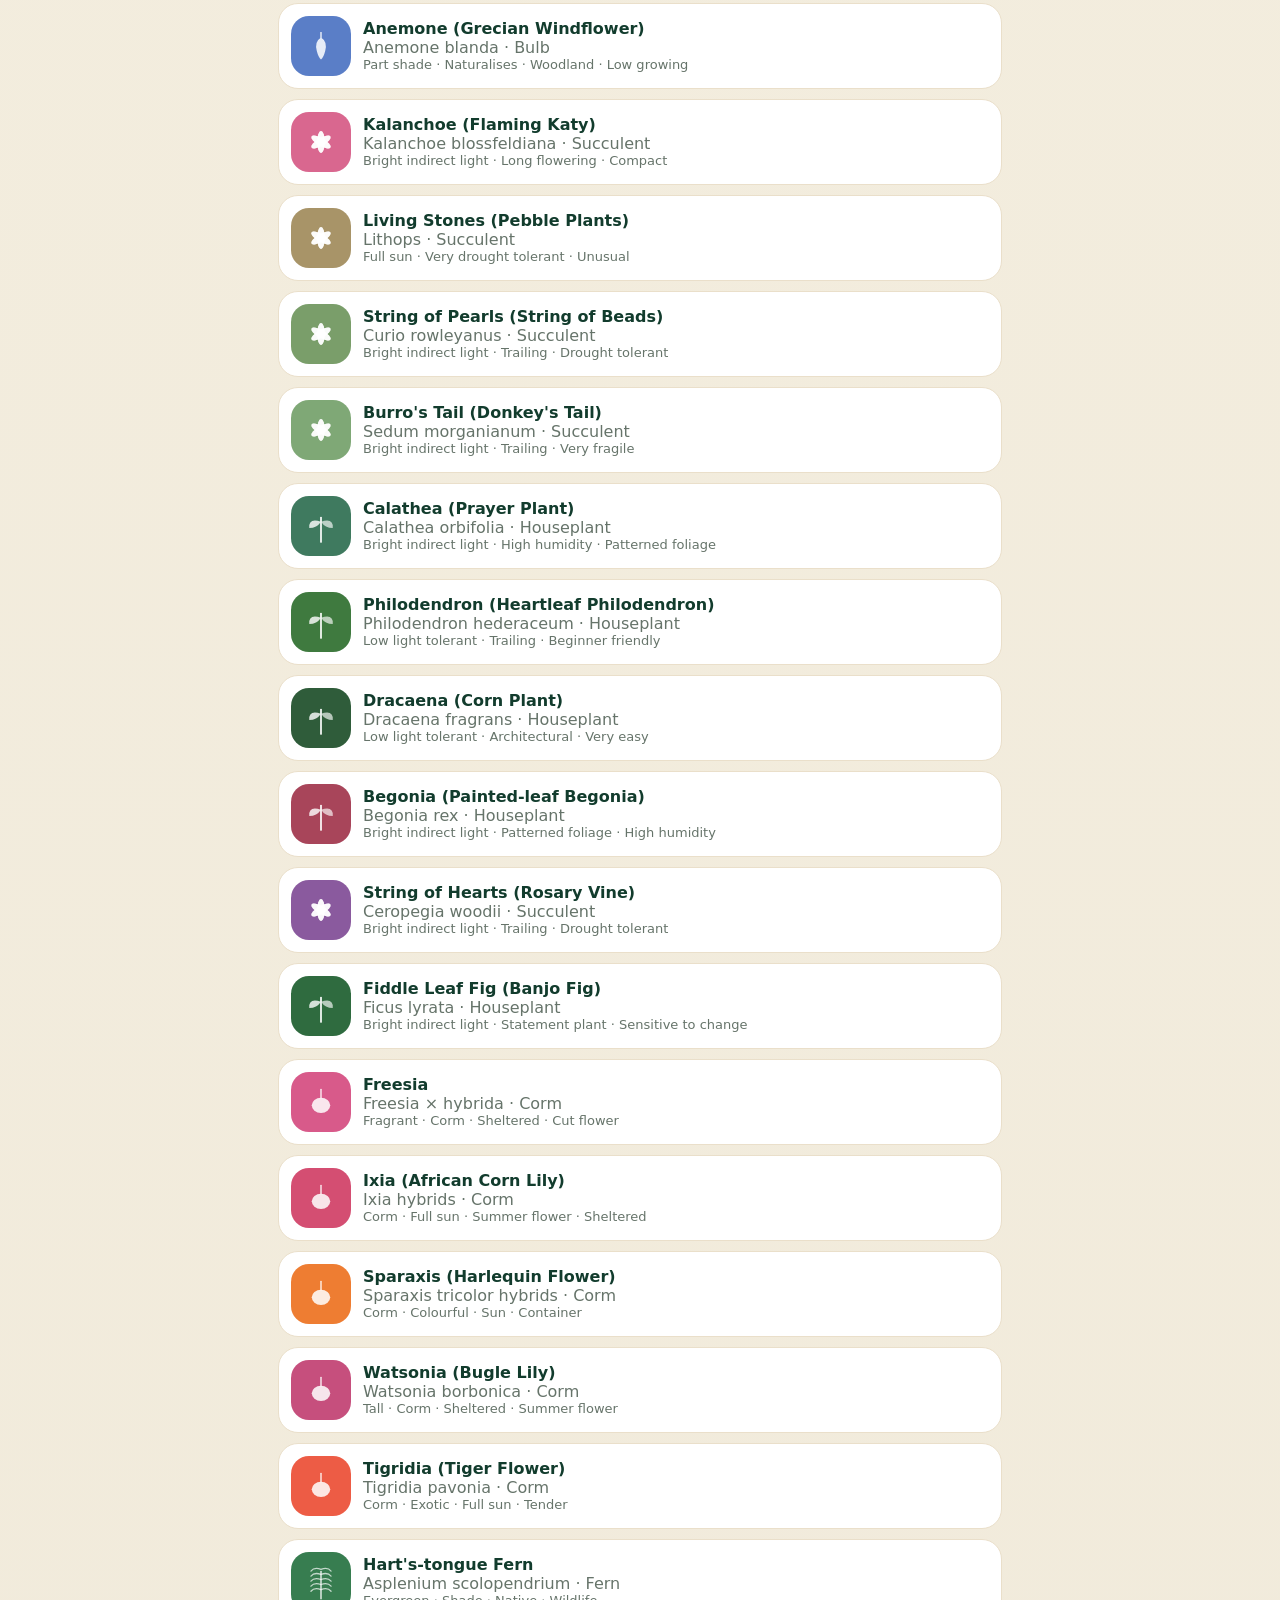
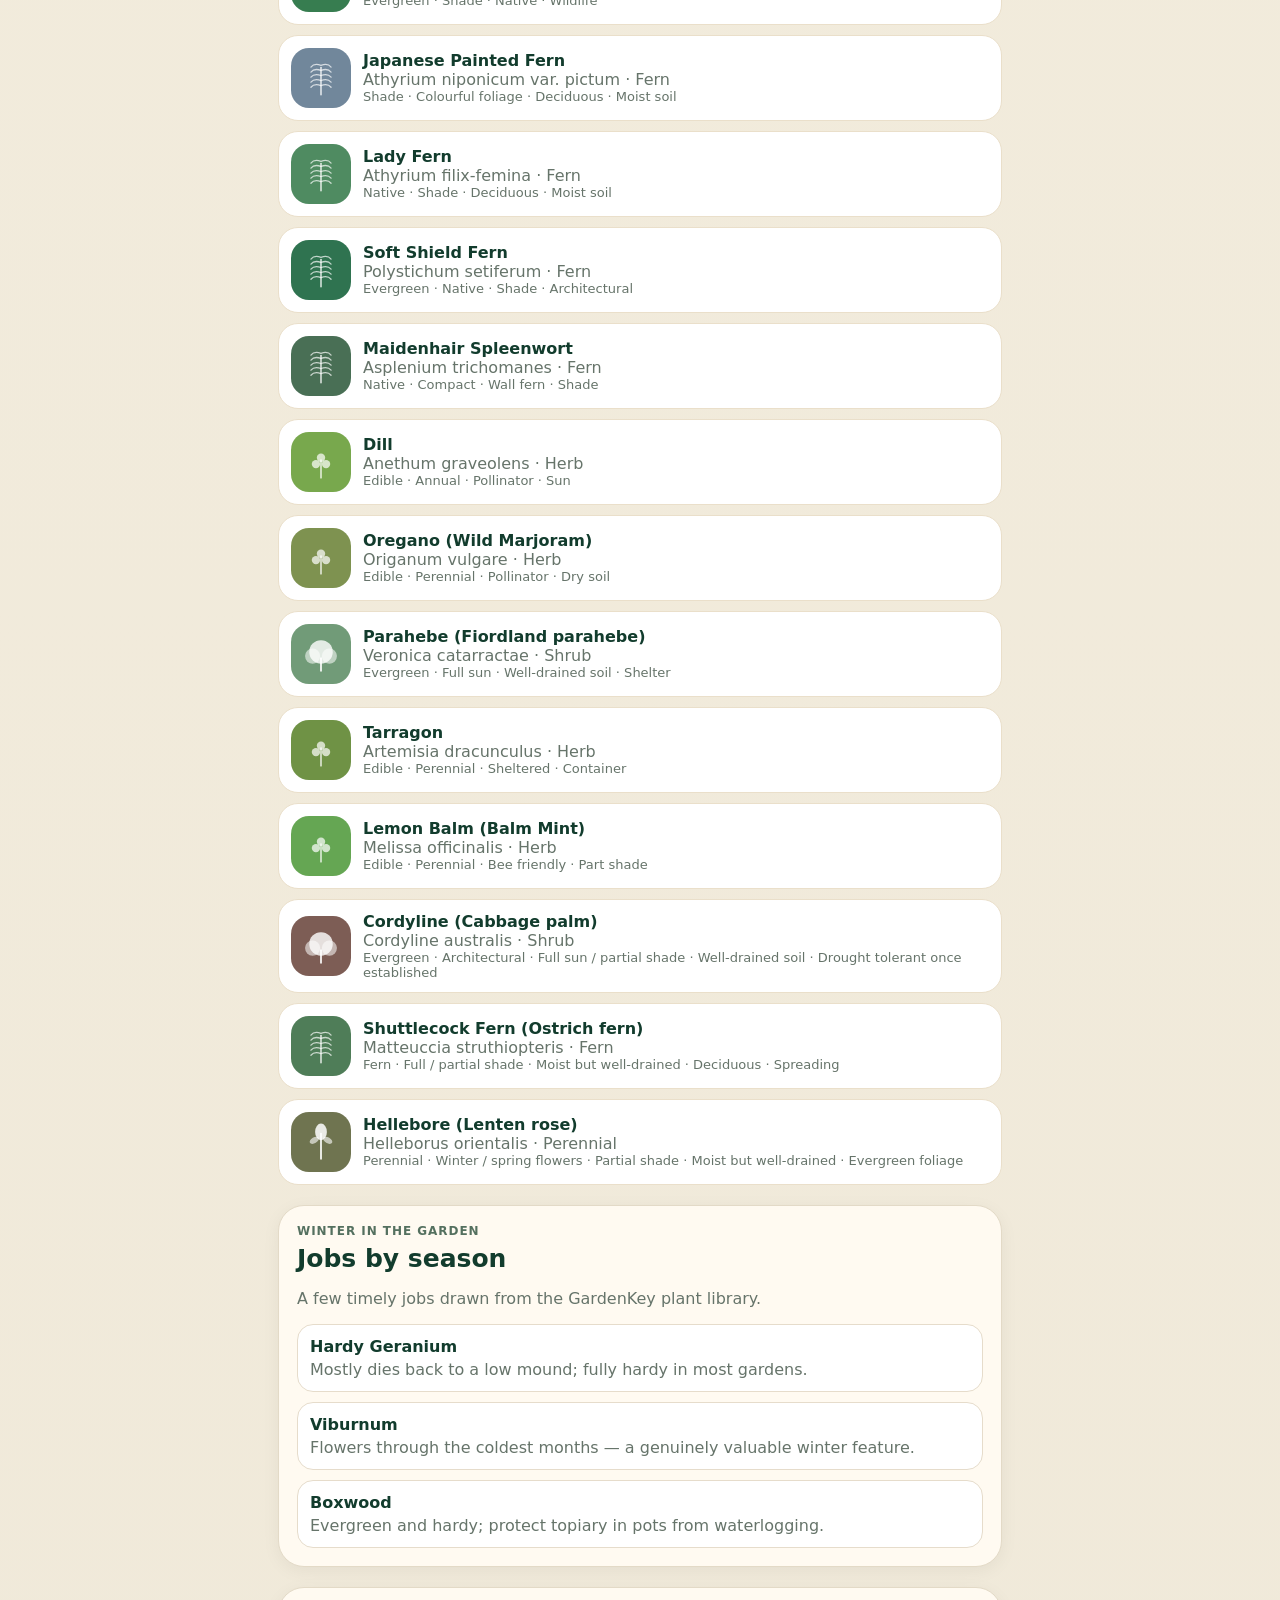
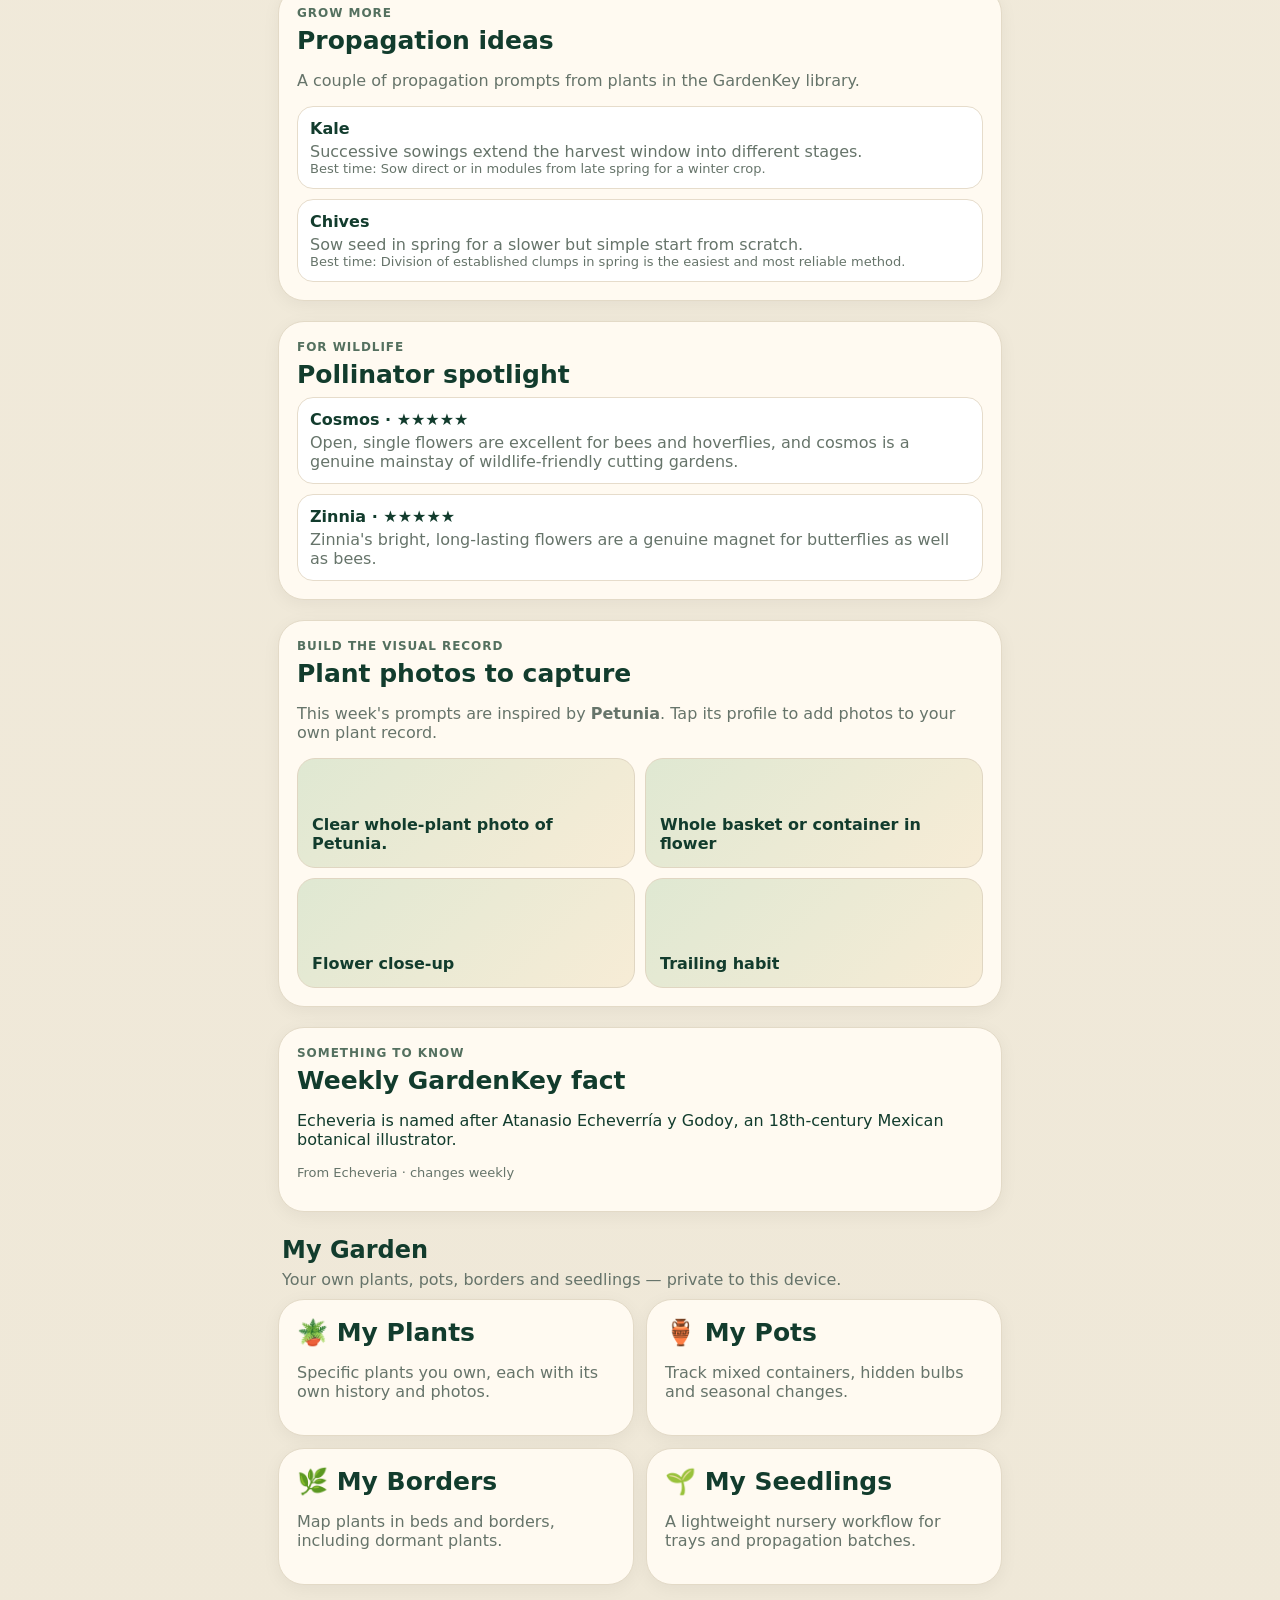
==== commit 4fc383e5: "Add files via upload" ====
--- a/index.html
+++ b/index.html
@@ -1,21 +1,31 @@
-<!doctype html><html lang="en"><head><meta charset="utf-8"><meta name="viewport" content="width=device-width,initial-scale=1"><title>GardenKey PILOT V30.0.7</title><style>
-:root{--green:#123c2d;--cream:#f7f2e7;--card:#fffaf1;--gold:#d9a63a;--muted:#66746a}*{box-sizing:border-box}a,a:visited,a:active{color:inherit}body{margin:0;font-family:system-ui,-apple-system,Segoe UI,Roboto,Arial,sans-serif;background:linear-gradient(#fbf7ea,#efe8d8);color:var(--green)}.wrap{max-width:760px;margin:auto;padding:18px}.hero{border-radius:34px;padding:30px;background:radial-gradient(circle at 80% 10%,#d8f0cf,transparent 34%),linear-gradient(135deg,#e4f5db,#f8edcf);box-shadow:0 8px 28px #0001;margin-bottom:20px}.pill{display:inline-block;background:white;border:1px solid #0001;border-radius:999px;padding:10px 18px;font-weight:800;margin:4px}.hero h1{font-size:52px;line-height:.95;margin:42px 0 10px}.hero p{font-size:22px;color:#3d5b48}.grid{display:grid;grid-template-columns:repeat(2,minmax(0,1fr));gap:12px}.card{background:var(--card);border:1px solid #e3dac7;border-radius:26px;padding:18px;box-shadow:0 4px 18px #0000000d;text-decoration:none}.card,.card *{text-decoration:none}.card h2{margin:0 0 8px;font-size:25px}.btn{display:inline-block;background:var(--gold);color:#1e251d;border-radius:999px;padding:12px 18px;text-decoration:none;font-weight:800;margin:6px 4px 0 0}.btn.secondary{background:white;border:1px solid #d8d0c0}.search{width:100%;font-size:18px;padding:15px;border-radius:18px;border:1px solid #cfc7b9;margin:10px 0}.filters{display:flex;gap:8px;overflow-x:auto;padding:8px 0}.filter{white-space:nowrap;background:#fff;border:1px solid #ddd2bd;border-radius:999px;padding:8px 12px;font-weight:800;cursor:pointer}.filter.active{background:var(--green);color:#fff;border-color:var(--green)}.plant{display:flex;gap:12px;align-items:center;margin:10px 0;padding:12px;border-radius:20px;background:#fff;border:1px solid #eadfca;text-decoration:none;color:inherit}.plant,.plant *{text-decoration:none}.thumb{width:60px;height:60px;border-radius:18px;background-size:cover;background-position:center;flex:none;display:flex;align-items:center;justify-content:center;overflow:hidden}.thumb svg{width:70%;height:70%;display:block}.plant>div:last-child{flex:1;min-width:0}.plant b{overflow-wrap:break-word;word-break:break-word}.muted{color:var(--muted)}.section{margin:20px 0}.steps{display:grid;gap:10px}.step{background:#fff;border:1px solid #e5dccd;border-radius:18px;padding:14px}.tiny{font-size:13px;color:var(--muted)}.testerBanner{display:none;background:#123c2d;color:white;border-radius:18px;padding:12px 16px;margin:0 0 14px;font-weight:800}.testerBanner span{display:block;font-size:13px;opacity:.85;margin-top:2px}.state{padding:14px;text-align:center;color:var(--muted)}@media(max-width:600px){.hero h1{font-size:42px}.grid{grid-template-columns:1fr}.wrap{padding:14px}}
+<!doctype html><html lang="en"><head><meta charset="utf-8"><meta name="viewport" content="width=device-width,initial-scale=1"><title>GardenKey PILOT V30.0.8</title><style>
+:root{--green:#123c2d;--cream:#f7f2e7;--card:#fffaf1;--gold:#d9a63a;--muted:#66746a}*{box-sizing:border-box}a,a:visited,a:active{color:inherit}body{margin:0;font-family:system-ui,-apple-system,Segoe UI,Roboto,Arial,sans-serif;background:linear-gradient(#fbf7ea,#efe8d8);color:var(--green)}.wrap{max-width:760px;margin:auto;padding:18px}.hero{border-radius:34px;padding:30px;background:radial-gradient(circle at 80% 10%,#d8f0cf,transparent 34%),linear-gradient(135deg,#e4f5db,#f8edcf);box-shadow:0 8px 28px #0001;margin-bottom:20px}.pill{display:inline-block;background:white;border:1px solid #0001;border-radius:999px;padding:10px 18px;font-weight:800;margin:4px}.hero h1{font-size:52px;line-height:.95;margin:42px 0 10px}.hero p{font-size:22px;color:#3d5b48}.grid{display:grid;grid-template-columns:repeat(2,minmax(0,1fr));gap:12px}.card{background:var(--card);border:1px solid #e3dac7;border-radius:26px;padding:18px;box-shadow:0 4px 18px #0000000d;text-decoration:none}.card,.card *{text-decoration:none}.card h2{margin:0 0 8px;font-size:25px}.btn{display:inline-block;background:var(--gold);color:#1e251d;border-radius:999px;padding:12px 18px;text-decoration:none;font-weight:800;margin:6px 4px 0 0}.btn.secondary{background:white;border:1px solid #d8d0c0}.search{width:100%;font-size:18px;padding:15px;border-radius:18px;border:1px solid #cfc7b9;margin:10px 0}.filters{display:flex;gap:8px;overflow-x:auto;padding:8px 0}.filter{white-space:nowrap;background:#fff;border:1px solid #ddd2bd;border-radius:999px;padding:8px 12px;font-weight:800;cursor:pointer}.filter.active{background:var(--green);color:#fff;border-color:var(--green)}.plant{display:flex;gap:12px;align-items:center;margin:10px 0;padding:12px;border-radius:20px;background:#fff;border:1px solid #eadfca;text-decoration:none;color:inherit}.plant,.plant *{text-decoration:none}.thumb{width:60px;height:60px;border-radius:18px;background-size:cover;background-position:center;flex:none;display:flex;align-items:center;justify-content:center;overflow:hidden}.thumb svg{width:70%;height:70%;display:block}.plant>div:last-child{flex:1;min-width:0}.plant b{overflow-wrap:break-word;word-break:break-word}.muted{color:var(--muted)}.section{margin:20px 0}.steps{display:grid;gap:10px}.step{background:#fff;border:1px solid #e5dccd;border-radius:18px;padding:14px}.tiny{font-size:13px;color:var(--muted)}.featureList{display:grid;gap:10px}.featureRow{display:block;background:white;border:1px solid #e6dccb;border-radius:16px;padding:12px;text-decoration:none;color:inherit}.featureRow b{display:block;margin-bottom:4px}.photoIdeas{display:grid;grid-template-columns:repeat(2,minmax(0,1fr));gap:10px}.photoIdea{background:linear-gradient(135deg,#dfe8d2,#f7ecd6);border:1px solid #e0d6c2;border-radius:18px;padding:14px;min-height:110px;display:flex;flex-direction:column;justify-content:flex-end;font-weight:800}.eyebrow{font-size:12px;text-transform:uppercase;letter-spacing:.08em;font-weight:900;color:#54705f;margin-bottom:6px}.testerBanner{display:none;background:#123c2d;color:white;border-radius:18px;padding:12px 16px;margin:0 0 14px;font-weight:800}.testerBanner span{display:block;font-size:13px;opacity:.85;margin-top:2px}.state{padding:14px;text-align:center;color:var(--muted)}@media(max-width:600px){.hero h1{font-size:42px}.grid{grid-template-columns:1fr}.photoIdeas{grid-template-columns:1fr 1fr}.wrap{padding:14px}}
 </style></head><body><script src="icons.js"></script><div class="wrap">
 
-<div id="testerBanner" class="testerBanner"></div><section class="hero"><span class="pill">GardenKey</span><span class="pill">PILOT V30.0.7</span><h1>Welcome to your connected garden.</h1><p>Scan a tag, find a plant, track your own, or create a tester profile.</p><a class="btn testerLink" href="create.html">Create tester plant</a></section>
+<div id="testerBanner" class="testerBanner"></div><section class="hero"><span class="pill">GardenKey</span><span class="pill">PILOT V30.0.8</span><h1>Welcome to your connected garden.</h1><p>Scan a tag, find a plant, track your own, or create a tester profile.</p><a class="btn testerLink" href="create.html">Create tester plant</a></section>
 
 <h2 style="margin:24px 4px 6px">Plant Library</h2>
 <p class="muted" style="margin:0 4px 10px">Curated GardenKey reference information — read-only, kept accurate by Dave.</p>
 <div class="grid"><a class="card" href="#plants"><h2>🌿 Browse plants</h2><p class="muted">Search the GardenKey knowledge base.</p></a><a class="card testerLink" href="create.html"><h2>➕ Create tester plant</h2><p class="muted">Record a plant that is not yet in the library.</p></a></div>
 
+<section id="plants" class="section"><h2>Browse plants</h2><input class="search" id="search" placeholder="Search by plant name…"><div class="filters" id="filters"></div><div id="list"><p class="state">Loading plant library…</p></div></section>
+
+<section class="card section"><div class="eyebrow" id="seasonLabel">Seasonal jobs</div><h2>Jobs by season</h2><p class="muted">A few timely jobs drawn from the GardenKey plant library.</p><div id="seasonalJobs" class="featureList"><p class="state">Loading seasonal jobs…</p></div></section>
+
+<section class="card section"><div class="eyebrow">Grow more</div><h2>Propagation ideas</h2><p class="muted">A couple of propagation prompts from plants in the GardenKey library.</p><div id="propagationIdeas" class="featureList"><p class="state">Loading propagation ideas…</p></div></section>
+
+<section class="card section"><div class="eyebrow">For wildlife</div><h2>Pollinator spotlight</h2><div id="pollinatorSpotlight" class="featureList"><p class="state">Loading pollinator information…</p></div></section>
+
+<section class="card section"><div class="eyebrow">Build the visual record</div><h2>Plant photos to capture</h2><p class="muted" id="photoIntro">Simple prompts from the GardenKey library to help build a useful record over time.</p><div id="photoIdeas" class="photoIdeas"><p class="state">Loading photo ideas…</p></div></section>
+
+<section class="card section"><div class="eyebrow">Something to know</div><h2>Weekly GardenKey fact</h2><p id="weeklyFact">Loading this week's fact…</p><p class="tiny" id="weeklyFactPlant"></p></section>
+
 <h2 style="margin:24px 4px 6px">My Garden</h2>
 <p class="muted" style="margin:0 4px 10px">Your own plants, pots, borders and seedlings — private to this device.</p>
 <div class="grid"><a class="card" id="myPlantsLink" href="myplants.html"><h2>🪴 My Plants</h2><p class="muted">Specific plants you own, each with its own history and photos.</p></a><a class="card" href="pot.html"><h2>🏺 My Pots</h2><p class="muted">Track mixed containers, hidden bulbs and seasonal changes.</p></a><a class="card" href="border.html"><h2>🌿 My Borders</h2><p class="muted">Map plants in beds and borders, including dormant plants.</p></a><a class="card" href="seedling.html"><h2>🌱 My Seedlings</h2><p class="muted">A lightweight nursery workflow for trays and propagation batches.</p></a></div>
 
-<section id="plants" class="section"><h2>Browse plants</h2><input class="search" id="search" placeholder="Search by plant name…"><div class="filters" id="filters"></div><div id="list"><p class="state">Loading plant library…</p></div></section>
+<section class="section" style="margin-bottom:8px"><a class="btn secondary" href="mailto:davewalsh45pro@gmail.com?subject=GardenKey%20feedback">Prepare feedback email</a></section>
 
-<section class="card"><h2>Weekly GardenKey fact</h2><p>Some bulbs can vanish completely above ground for months and still be very much alive. That is exactly why pot and border profiles matter.</p></section>
-<p><a class="btn secondary" href="mailto:davewalsh45pro@gmail.com?subject=GardenKey%20feedback">Prepare feedback email</a></p>
 </div><script>
 let plants = {};
 let active = 'All';
@@ -24,7 +34,7 @@
   const requested=params.get('tester')||localStorage.getItem('gk_tester_id')||'';
   if(!requested) return;
   try{
-    const res=await fetch('testers.json?v=30007',{cache:'no-store'});
+    const res=await fetch('testers.json?v=30008',{cache:'no-store'});
     const testers=await res.json();
     const t=testers[requested];
     if(!t) return;
@@ -34,7 +44,7 @@
     testerBanner.innerHTML=`Welcome back, ${t.testerName}<span>Tester ID: ${t.testerId} · This identity will be used automatically on this device.</span>`;
     document.querySelectorAll('.testerLink').forEach(a=>a.href='create.html?tester='+encodeURIComponent(t.testerId));
     myPlantsLink.href='myplants.html?tester='+encodeURIComponent(t.testerId);
-    if(params.get('tester')!==t.testerId) history.replaceState(null,'','index.html?tester='+encodeURIComponent(t.testerId)+'&v=30007');
+    if(params.get('tester')!==t.testerId) history.replaceState(null,'','index.html?tester='+encodeURIComponent(t.testerId)+'&v=30008');
   }catch(e){ console.warn('Could not establish tester identity',e); }
 }
 
@@ -83,5 +93,48 @@
   }).join('') || '<p class="state">No plants found by that name.</p>';
 }
 
-establishTester().then(loadPlants);
+
+function weekNumber(){
+  const now=new Date(); const start=new Date(now.getFullYear(),0,1); return Math.floor((now-start)/604800000);
+}
+function currentSeason(){
+  const m=new Date().getMonth()+1;
+  if(m>=3&&m<=5) return 'Spring';
+  if(m>=6&&m<=8) return 'Summer';
+  if(m>=9&&m<=11) return 'Autumn';
+  return 'Winter';
+}
+function stablePick(rows,count,offset=0){
+  if(!rows.length) return [];
+  const start=(weekNumber()+offset)%rows.length;
+  return Array.from({length:Math.min(count,rows.length)},(_,i)=>rows[(start+i)%rows.length]);
+}
+function renderHomeFeatures(){
+  const rows=Object.values(plants);
+  const season=currentSeason();
+  seasonLabel.textContent=season+' in the garden';
+  const seasonal=rows.filter(p=>p.seasonalActions&&p.seasonalActions[season]).map(p=>({p,text:p.seasonalActions[season]}));
+  seasonalJobs.innerHTML=stablePick(seasonal,3).map(x=>`<a class="featureRow" href="plant.html?id=${x.p.id}"><b>${x.p.name}</b><span class="muted">${x.text}</span></a>`).join('')||'<p class="muted">No seasonal jobs available yet.</p>';
+  const prop=rows.filter(p=>p.propagation&&(p.propagation.methods||p.propagation.tips)).map(p=>({p,text:p.propagation.methods||p.propagation.tips,season:p.propagation.season||''}));
+  propagationIdeas.innerHTML=stablePick(prop,2,5).map(x=>`<a class="featureRow" href="plant.html?id=${x.p.id}"><b>${x.p.name}</b><span class="muted">${x.text}</span>${x.season?`<div class="tiny">Best time: ${x.season}</div>`:''}</a>`).join('')||'<p class="muted">No propagation prompts available yet.</p>';
+  const poll=rows.filter(p=>p.pollinator&&(p.pollinator.value||p.pollinatorFact)).map(p=>({p,text:p.pollinator.value||p.pollinatorFact,score:p.pollinator.score||0}));
+  pollinatorSpotlight.innerHTML=stablePick(poll,2,9).map(x=>`<a class="featureRow" href="plant.html?id=${x.p.id}"><b>${x.p.name}${x.score?' · '+'★'.repeat(x.score):''}</b><span class="muted">${x.text}</span></a>`).join('')||'<p class="muted">No pollinator notes available yet.</p>';
+  const photoPlants=rows.filter(p=>p.photoPlan&&(p.photoPlan.hero||(p.photoPlan.gallery||[]).length));
+  const photoPlant=stablePick(photoPlants,1,13)[0];
+  if(photoPlant){
+    const prompts=[photoPlant.photoPlan.hero,...(photoPlant.photoPlan.gallery||[])].filter(Boolean).slice(0,4);
+    photoIntro.innerHTML=`This week's prompts are inspired by <a href="plant.html?id=${photoPlant.id}"><b>${photoPlant.name}</b></a>. Tap its profile to add photos to your own plant record.`;
+    photoIdeas.innerHTML=prompts.map(x=>`<div class="photoIdea">${x}</div>`).join('');
+  }else photoIdeas.innerHTML='<p class="muted">No photo prompts available yet.</p>';
+  const factRows=rows.flatMap(p=>{ const facts=(p.weeklyFacts&&p.weeklyFacts.length?p.weeklyFacts:(p.weeklyFact?[p.weeklyFact]:[])); return facts.map(text=>({p,text})); });
+  const fact=stablePick(factRows,1,17)[0];
+  if(fact){ weeklyFact.textContent=fact.text; weeklyFactPlant.innerHTML=`From <a href="plant.html?id=${fact.p.id}">${fact.p.name}</a> · changes weekly`; }
+  else { weeklyFact.textContent='Gardens change constantly — GardenKey helps keep the record.'; weeklyFactPlant.textContent=''; }
+}
+async function loadPlantsWithFeatures(){
+  await loadPlants();
+  if(Object.keys(plants).length) renderHomeFeatures();
+}
+
+establishTester().then(loadPlantsWithFeatures);
 </script></body></html>
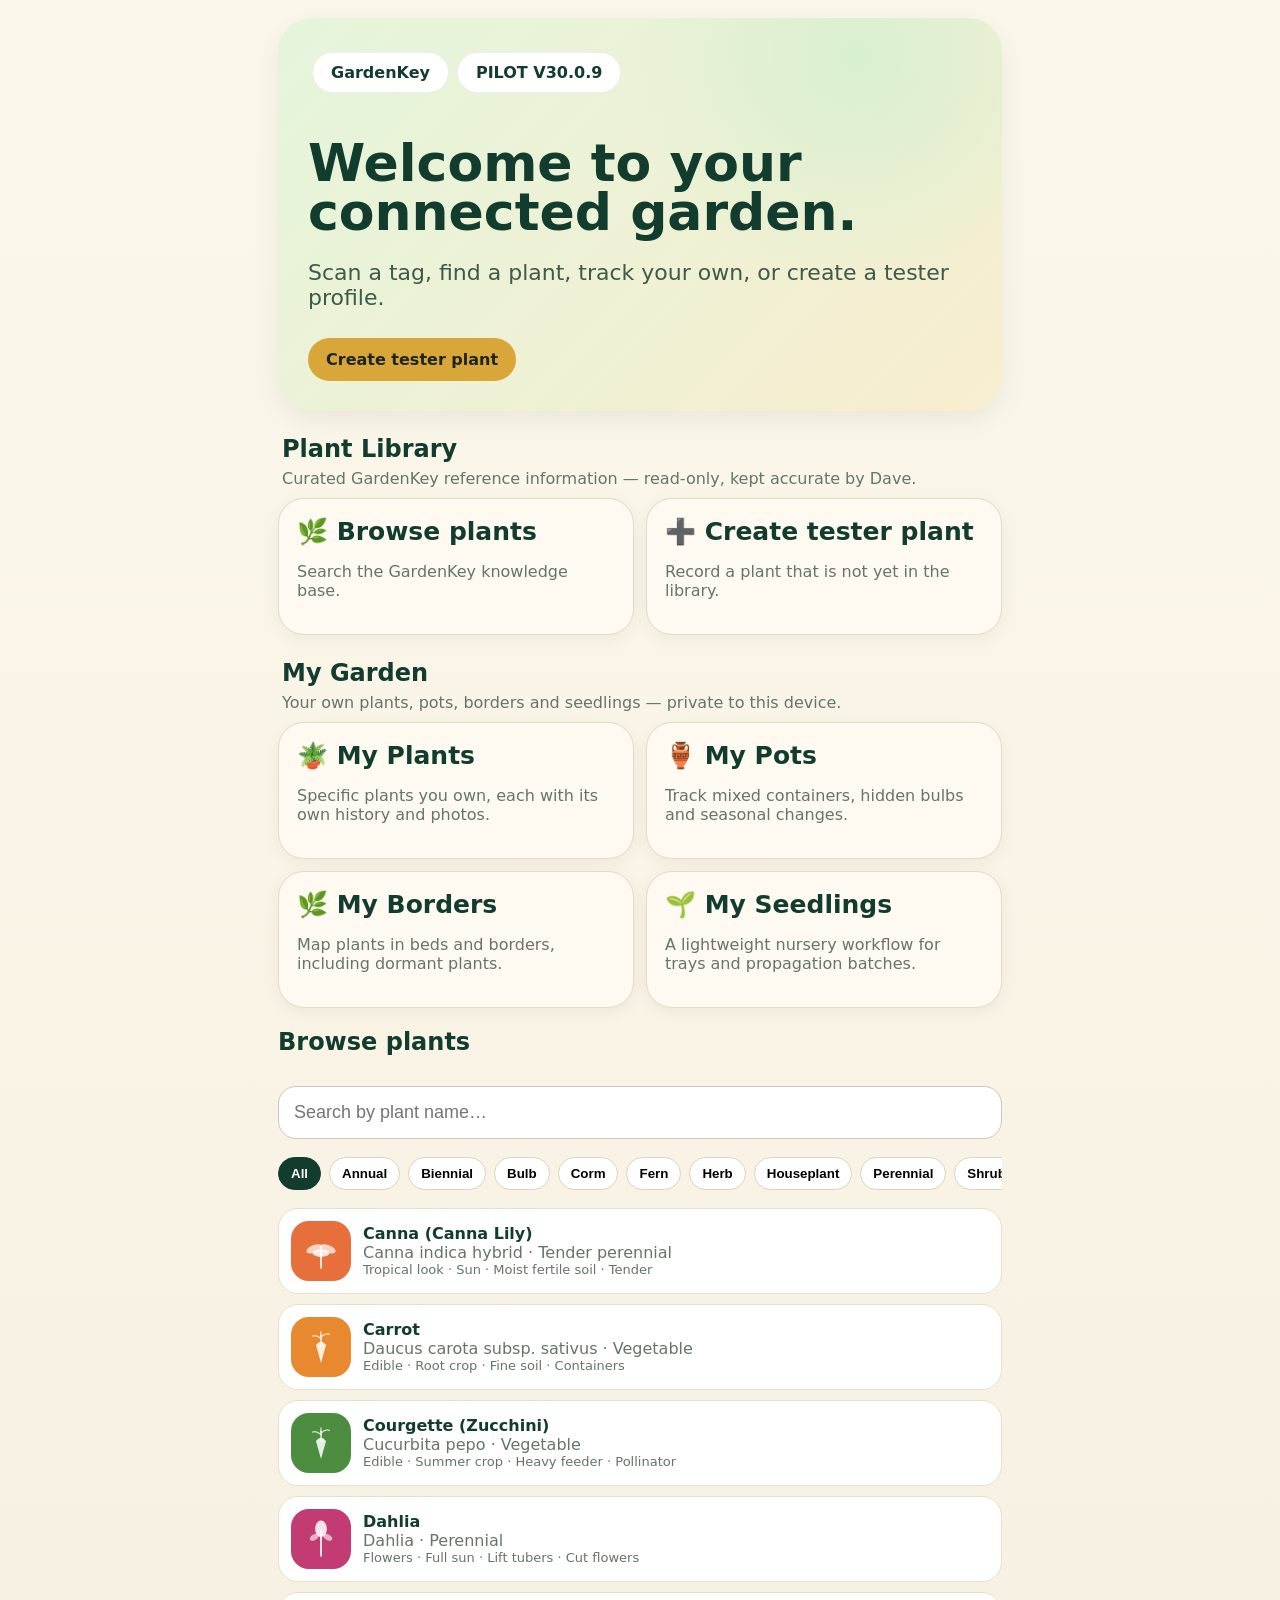
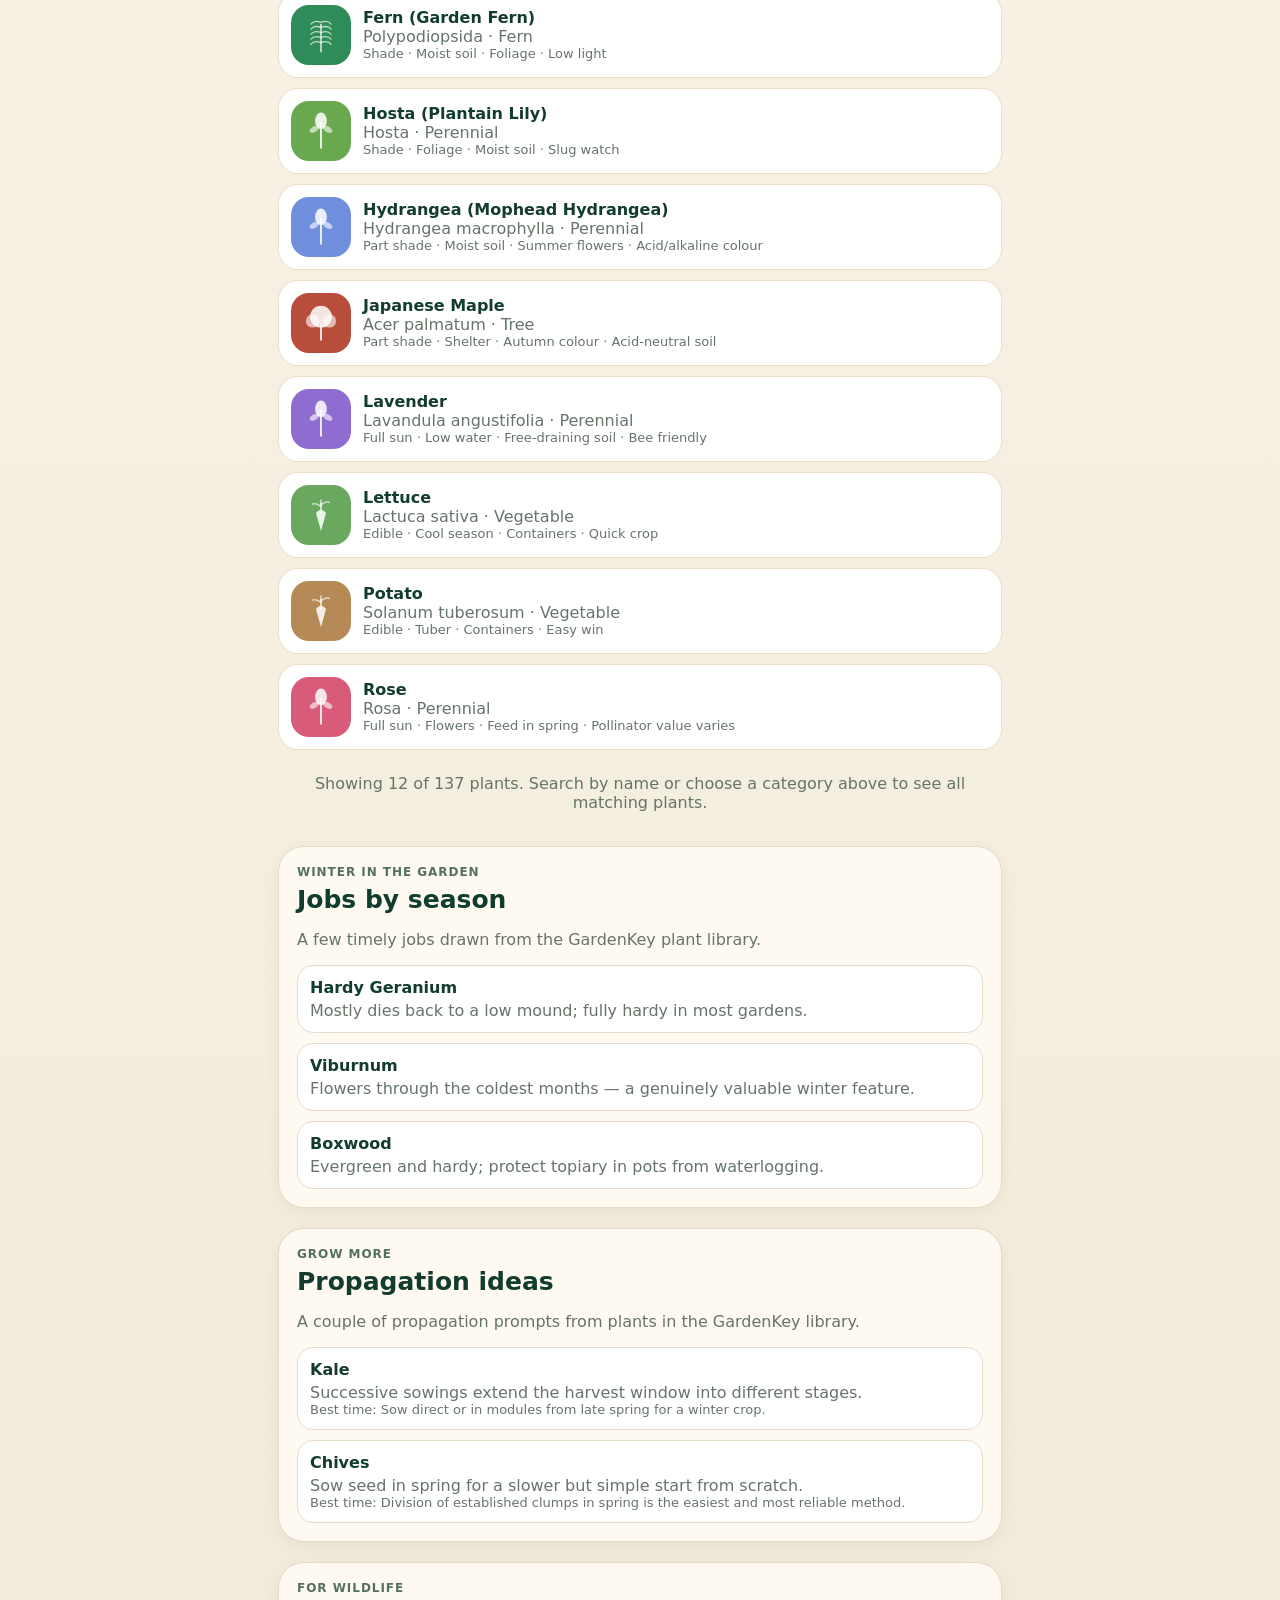
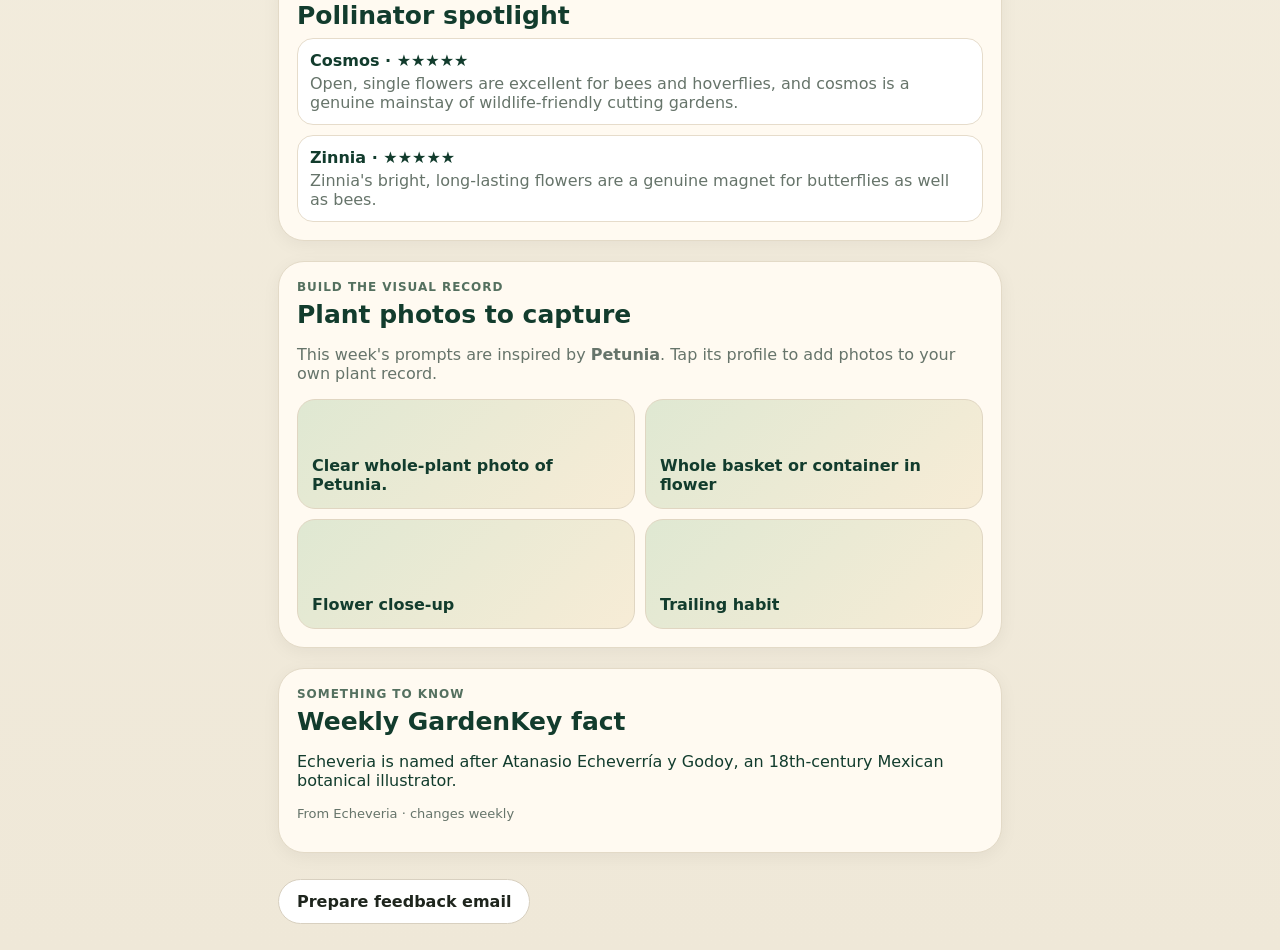
==== commit b33acaaa: "Add files via upload" ====
--- a/index.html
+++ b/index.html
@@ -1,12 +1,16 @@
-<!doctype html><html lang="en"><head><meta charset="utf-8"><meta name="viewport" content="width=device-width,initial-scale=1"><title>GardenKey PILOT V30.0.8</title><style>
+<!doctype html><html lang="en"><head><meta charset="utf-8"><meta name="viewport" content="width=device-width,initial-scale=1"><title>GardenKey PILOT V30.0.9</title><style>
 :root{--green:#123c2d;--cream:#f7f2e7;--card:#fffaf1;--gold:#d9a63a;--muted:#66746a}*{box-sizing:border-box}a,a:visited,a:active{color:inherit}body{margin:0;font-family:system-ui,-apple-system,Segoe UI,Roboto,Arial,sans-serif;background:linear-gradient(#fbf7ea,#efe8d8);color:var(--green)}.wrap{max-width:760px;margin:auto;padding:18px}.hero{border-radius:34px;padding:30px;background:radial-gradient(circle at 80% 10%,#d8f0cf,transparent 34%),linear-gradient(135deg,#e4f5db,#f8edcf);box-shadow:0 8px 28px #0001;margin-bottom:20px}.pill{display:inline-block;background:white;border:1px solid #0001;border-radius:999px;padding:10px 18px;font-weight:800;margin:4px}.hero h1{font-size:52px;line-height:.95;margin:42px 0 10px}.hero p{font-size:22px;color:#3d5b48}.grid{display:grid;grid-template-columns:repeat(2,minmax(0,1fr));gap:12px}.card{background:var(--card);border:1px solid #e3dac7;border-radius:26px;padding:18px;box-shadow:0 4px 18px #0000000d;text-decoration:none}.card,.card *{text-decoration:none}.card h2{margin:0 0 8px;font-size:25px}.btn{display:inline-block;background:var(--gold);color:#1e251d;border-radius:999px;padding:12px 18px;text-decoration:none;font-weight:800;margin:6px 4px 0 0}.btn.secondary{background:white;border:1px solid #d8d0c0}.search{width:100%;font-size:18px;padding:15px;border-radius:18px;border:1px solid #cfc7b9;margin:10px 0}.filters{display:flex;gap:8px;overflow-x:auto;padding:8px 0}.filter{white-space:nowrap;background:#fff;border:1px solid #ddd2bd;border-radius:999px;padding:8px 12px;font-weight:800;cursor:pointer}.filter.active{background:var(--green);color:#fff;border-color:var(--green)}.plant{display:flex;gap:12px;align-items:center;margin:10px 0;padding:12px;border-radius:20px;background:#fff;border:1px solid #eadfca;text-decoration:none;color:inherit}.plant,.plant *{text-decoration:none}.thumb{width:60px;height:60px;border-radius:18px;background-size:cover;background-position:center;flex:none;display:flex;align-items:center;justify-content:center;overflow:hidden}.thumb svg{width:70%;height:70%;display:block}.plant>div:last-child{flex:1;min-width:0}.plant b{overflow-wrap:break-word;word-break:break-word}.muted{color:var(--muted)}.section{margin:20px 0}.steps{display:grid;gap:10px}.step{background:#fff;border:1px solid #e5dccd;border-radius:18px;padding:14px}.tiny{font-size:13px;color:var(--muted)}.featureList{display:grid;gap:10px}.featureRow{display:block;background:white;border:1px solid #e6dccb;border-radius:16px;padding:12px;text-decoration:none;color:inherit}.featureRow b{display:block;margin-bottom:4px}.photoIdeas{display:grid;grid-template-columns:repeat(2,minmax(0,1fr));gap:10px}.photoIdea{background:linear-gradient(135deg,#dfe8d2,#f7ecd6);border:1px solid #e0d6c2;border-radius:18px;padding:14px;min-height:110px;display:flex;flex-direction:column;justify-content:flex-end;font-weight:800}.eyebrow{font-size:12px;text-transform:uppercase;letter-spacing:.08em;font-weight:900;color:#54705f;margin-bottom:6px}.testerBanner{display:none;background:#123c2d;color:white;border-radius:18px;padding:12px 16px;margin:0 0 14px;font-weight:800}.testerBanner span{display:block;font-size:13px;opacity:.85;margin-top:2px}.state{padding:14px;text-align:center;color:var(--muted)}@media(max-width:600px){.hero h1{font-size:42px}.grid{grid-template-columns:1fr}.photoIdeas{grid-template-columns:1fr 1fr}.wrap{padding:14px}}
 </style></head><body><script src="icons.js"></script><div class="wrap">
 
-<div id="testerBanner" class="testerBanner"></div><section class="hero"><span class="pill">GardenKey</span><span class="pill">PILOT V30.0.8</span><h1>Welcome to your connected garden.</h1><p>Scan a tag, find a plant, track your own, or create a tester profile.</p><a class="btn testerLink" href="create.html">Create tester plant</a></section>
+<div id="testerBanner" class="testerBanner"></div><section class="hero"><span class="pill">GardenKey</span><span class="pill">PILOT V30.0.9</span><h1>Welcome to your connected garden.</h1><p>Scan a tag, find a plant, track your own, or create a tester profile.</p><a class="btn testerLink" href="create.html">Create tester plant</a></section>
 
 <h2 style="margin:24px 4px 6px">Plant Library</h2>
 <p class="muted" style="margin:0 4px 10px">Curated GardenKey reference information — read-only, kept accurate by Dave.</p>
 <div class="grid"><a class="card" href="#plants"><h2>🌿 Browse plants</h2><p class="muted">Search the GardenKey knowledge base.</p></a><a class="card testerLink" href="create.html"><h2>➕ Create tester plant</h2><p class="muted">Record a plant that is not yet in the library.</p></a></div>
+
+<h2 style="margin:24px 4px 6px">My Garden</h2>
+<p class="muted" style="margin:0 4px 10px">Your own plants, pots, borders and seedlings — private to this device.</p>
+<div class="grid"><a class="card" id="myPlantsLink" href="myplants.html"><h2>🪴 My Plants</h2><p class="muted">Specific plants you own, each with its own history and photos.</p></a><a class="card" href="pot.html"><h2>🏺 My Pots</h2><p class="muted">Track mixed containers, hidden bulbs and seasonal changes.</p></a><a class="card" href="border.html"><h2>🌿 My Borders</h2><p class="muted">Map plants in beds and borders, including dormant plants.</p></a><a class="card" href="seedling.html"><h2>🌱 My Seedlings</h2><p class="muted">A lightweight nursery workflow for trays and propagation batches.</p></a></div>
 
 <section id="plants" class="section"><h2>Browse plants</h2><input class="search" id="search" placeholder="Search by plant name…"><div class="filters" id="filters"></div><div id="list"><p class="state">Loading plant library…</p></div></section>
 
@@ -20,10 +24,6 @@
 
 <section class="card section"><div class="eyebrow">Something to know</div><h2>Weekly GardenKey fact</h2><p id="weeklyFact">Loading this week's fact…</p><p class="tiny" id="weeklyFactPlant"></p></section>
 
-<h2 style="margin:24px 4px 6px">My Garden</h2>
-<p class="muted" style="margin:0 4px 10px">Your own plants, pots, borders and seedlings — private to this device.</p>
-<div class="grid"><a class="card" id="myPlantsLink" href="myplants.html"><h2>🪴 My Plants</h2><p class="muted">Specific plants you own, each with its own history and photos.</p></a><a class="card" href="pot.html"><h2>🏺 My Pots</h2><p class="muted">Track mixed containers, hidden bulbs and seasonal changes.</p></a><a class="card" href="border.html"><h2>🌿 My Borders</h2><p class="muted">Map plants in beds and borders, including dormant plants.</p></a><a class="card" href="seedling.html"><h2>🌱 My Seedlings</h2><p class="muted">A lightweight nursery workflow for trays and propagation batches.</p></a></div>
-
 <section class="section" style="margin-bottom:8px"><a class="btn secondary" href="mailto:davewalsh45pro@gmail.com?subject=GardenKey%20feedback">Prepare feedback email</a></section>
 
 </div><script>
@@ -34,7 +34,7 @@
   const requested=params.get('tester')||localStorage.getItem('gk_tester_id')||'';
   if(!requested) return;
   try{
-    const res=await fetch('testers.json?v=30008',{cache:'no-store'});
+    const res=await fetch('testers.json?v=30009',{cache:'no-store'});
     const testers=await res.json();
     const t=testers[requested];
     if(!t) return;
@@ -44,7 +44,7 @@
     testerBanner.innerHTML=`Welcome back, ${t.testerName}<span>Tester ID: ${t.testerId} · This identity will be used automatically on this device.</span>`;
     document.querySelectorAll('.testerLink').forEach(a=>a.href='create.html?tester='+encodeURIComponent(t.testerId));
     myPlantsLink.href='myplants.html?tester='+encodeURIComponent(t.testerId);
-    if(params.get('tester')!==t.testerId) history.replaceState(null,'','index.html?tester='+encodeURIComponent(t.testerId)+'&v=30008');
+    if(params.get('tester')!==t.testerId) history.replaceState(null,'','index.html?tester='+encodeURIComponent(t.testerId)+'&v=30009');
   }catch(e){ console.warn('Could not establish tester identity',e); }
 }
 
@@ -80,7 +80,9 @@
     const catOk = active==='All' || p.category===active;
     return catOk && ((p.name||'')+' '+(p.commonName||'')+' '+(p.latinName||'')).toLowerCase().includes(q);
   });
-  list.innerHTML = rows.map(p => {
+  const isBrowsingAll = active === 'All' && !q.trim();
+  const visibleRows = isBrowsingAll ? rows.slice(0, 12) : rows;
+  const plantHtml = visibleRows.map(p => {
     const thumbStyle = p.heroImage
       ? `background-image:url('${p.heroImage}')`
       : `background:${p.theme||'#8dbb87'}`;
@@ -90,7 +92,11 @@
       <div><b>${p.name}${p.commonName?` (${p.commonName})`:''}</b><div class="muted">${p.latinName||''}${p.category?' · '+p.category:''}</div>
       <div class="tiny">${(p.tags||[]).join(' · ')}</div></div>
     </a>`;
-  }).join('') || '<p class="state">No plants found by that name.</p>';
+  }).join('');
+  const browseHint = isBrowsingAll && rows.length > 12
+    ? `<p class="state" style="padding-top:8px">Showing 12 of ${rows.length} plants. Search by name or choose a category above to see all matching plants.</p>`
+    : '';
+  list.innerHTML = plantHtml ? plantHtml + browseHint : '<p class="state">No plants found by that name.</p>';
 }
 
 
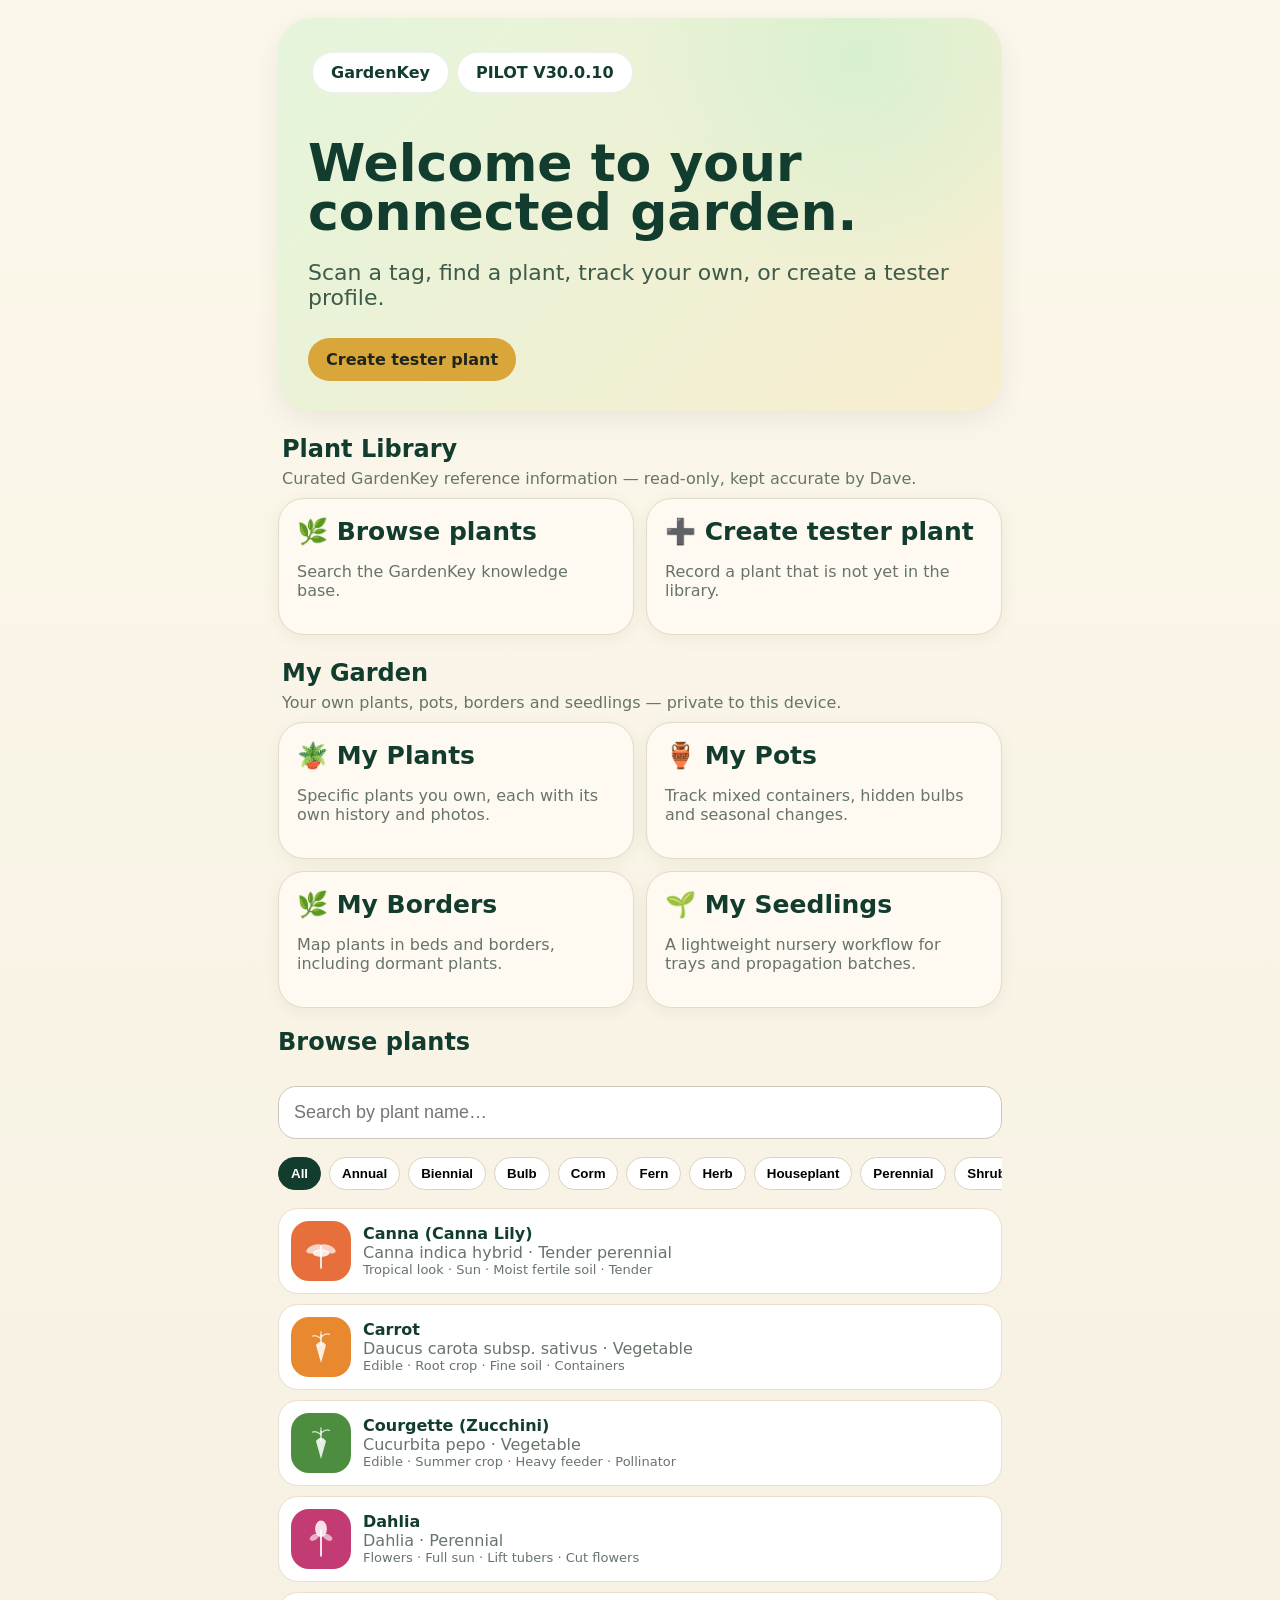
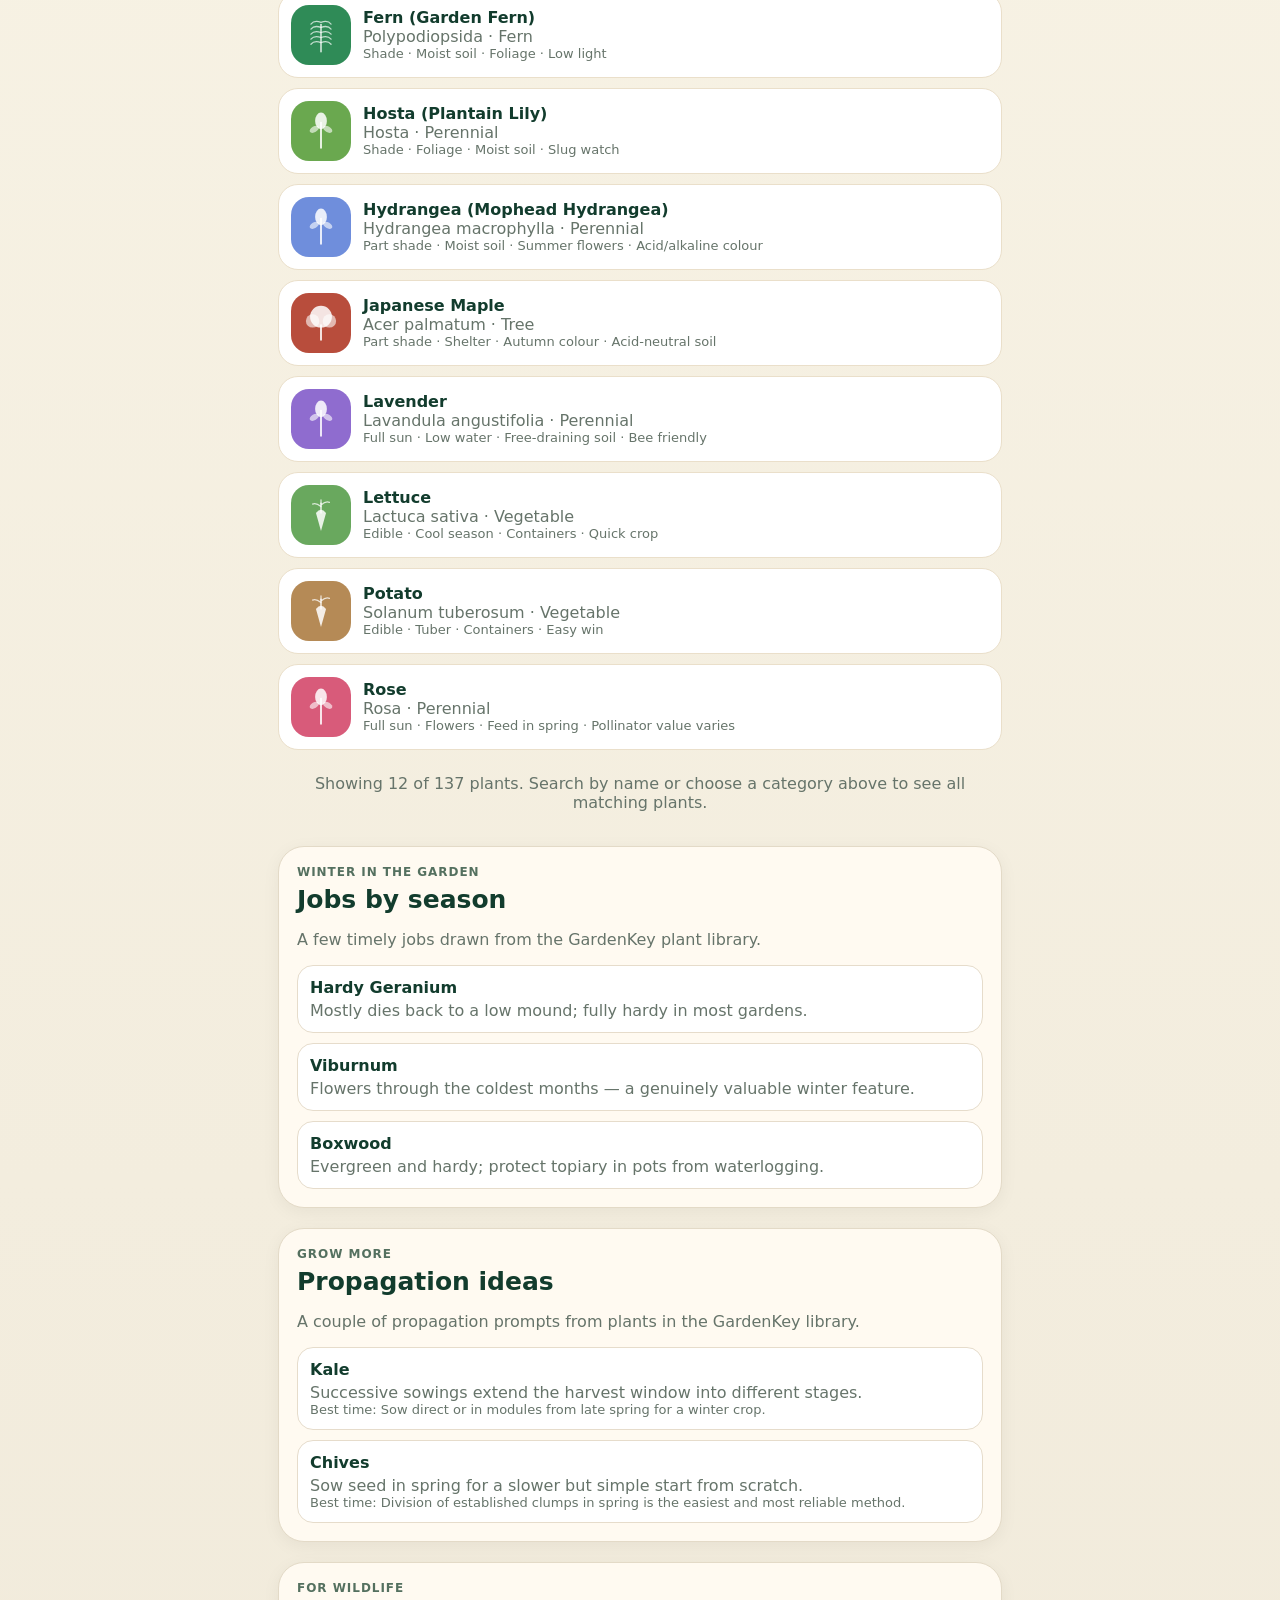
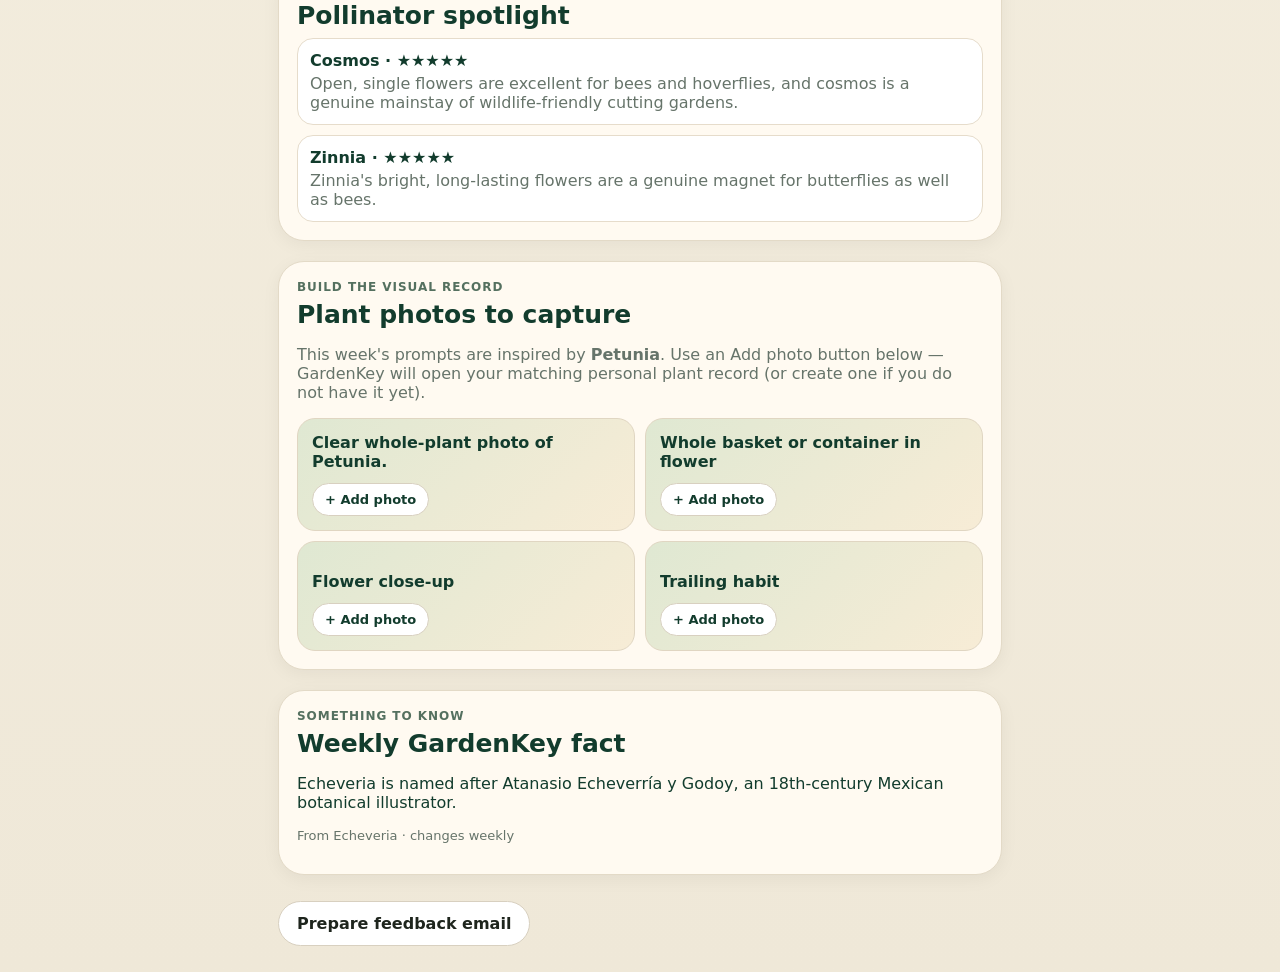
==== commit dc6a9482: "Add files via upload" ====
--- a/index.html
+++ b/index.html
@@ -1,8 +1,8 @@
-<!doctype html><html lang="en"><head><meta charset="utf-8"><meta name="viewport" content="width=device-width,initial-scale=1"><title>GardenKey PILOT V30.0.9</title><style>
-:root{--green:#123c2d;--cream:#f7f2e7;--card:#fffaf1;--gold:#d9a63a;--muted:#66746a}*{box-sizing:border-box}a,a:visited,a:active{color:inherit}body{margin:0;font-family:system-ui,-apple-system,Segoe UI,Roboto,Arial,sans-serif;background:linear-gradient(#fbf7ea,#efe8d8);color:var(--green)}.wrap{max-width:760px;margin:auto;padding:18px}.hero{border-radius:34px;padding:30px;background:radial-gradient(circle at 80% 10%,#d8f0cf,transparent 34%),linear-gradient(135deg,#e4f5db,#f8edcf);box-shadow:0 8px 28px #0001;margin-bottom:20px}.pill{display:inline-block;background:white;border:1px solid #0001;border-radius:999px;padding:10px 18px;font-weight:800;margin:4px}.hero h1{font-size:52px;line-height:.95;margin:42px 0 10px}.hero p{font-size:22px;color:#3d5b48}.grid{display:grid;grid-template-columns:repeat(2,minmax(0,1fr));gap:12px}.card{background:var(--card);border:1px solid #e3dac7;border-radius:26px;padding:18px;box-shadow:0 4px 18px #0000000d;text-decoration:none}.card,.card *{text-decoration:none}.card h2{margin:0 0 8px;font-size:25px}.btn{display:inline-block;background:var(--gold);color:#1e251d;border-radius:999px;padding:12px 18px;text-decoration:none;font-weight:800;margin:6px 4px 0 0}.btn.secondary{background:white;border:1px solid #d8d0c0}.search{width:100%;font-size:18px;padding:15px;border-radius:18px;border:1px solid #cfc7b9;margin:10px 0}.filters{display:flex;gap:8px;overflow-x:auto;padding:8px 0}.filter{white-space:nowrap;background:#fff;border:1px solid #ddd2bd;border-radius:999px;padding:8px 12px;font-weight:800;cursor:pointer}.filter.active{background:var(--green);color:#fff;border-color:var(--green)}.plant{display:flex;gap:12px;align-items:center;margin:10px 0;padding:12px;border-radius:20px;background:#fff;border:1px solid #eadfca;text-decoration:none;color:inherit}.plant,.plant *{text-decoration:none}.thumb{width:60px;height:60px;border-radius:18px;background-size:cover;background-position:center;flex:none;display:flex;align-items:center;justify-content:center;overflow:hidden}.thumb svg{width:70%;height:70%;display:block}.plant>div:last-child{flex:1;min-width:0}.plant b{overflow-wrap:break-word;word-break:break-word}.muted{color:var(--muted)}.section{margin:20px 0}.steps{display:grid;gap:10px}.step{background:#fff;border:1px solid #e5dccd;border-radius:18px;padding:14px}.tiny{font-size:13px;color:var(--muted)}.featureList{display:grid;gap:10px}.featureRow{display:block;background:white;border:1px solid #e6dccb;border-radius:16px;padding:12px;text-decoration:none;color:inherit}.featureRow b{display:block;margin-bottom:4px}.photoIdeas{display:grid;grid-template-columns:repeat(2,minmax(0,1fr));gap:10px}.photoIdea{background:linear-gradient(135deg,#dfe8d2,#f7ecd6);border:1px solid #e0d6c2;border-radius:18px;padding:14px;min-height:110px;display:flex;flex-direction:column;justify-content:flex-end;font-weight:800}.eyebrow{font-size:12px;text-transform:uppercase;letter-spacing:.08em;font-weight:900;color:#54705f;margin-bottom:6px}.testerBanner{display:none;background:#123c2d;color:white;border-radius:18px;padding:12px 16px;margin:0 0 14px;font-weight:800}.testerBanner span{display:block;font-size:13px;opacity:.85;margin-top:2px}.state{padding:14px;text-align:center;color:var(--muted)}@media(max-width:600px){.hero h1{font-size:42px}.grid{grid-template-columns:1fr}.photoIdeas{grid-template-columns:1fr 1fr}.wrap{padding:14px}}
+<!doctype html><html lang="en"><head><meta charset="utf-8"><meta name="viewport" content="width=device-width,initial-scale=1"><title>GardenKey PILOT V30.0.10</title><style>
+:root{--green:#123c2d;--cream:#f7f2e7;--card:#fffaf1;--gold:#d9a63a;--muted:#66746a}*{box-sizing:border-box}a,a:visited,a:active{color:inherit}body{margin:0;font-family:system-ui,-apple-system,Segoe UI,Roboto,Arial,sans-serif;background:linear-gradient(#fbf7ea,#efe8d8);color:var(--green)}.wrap{max-width:760px;margin:auto;padding:18px}.hero{border-radius:34px;padding:30px;background:radial-gradient(circle at 80% 10%,#d8f0cf,transparent 34%),linear-gradient(135deg,#e4f5db,#f8edcf);box-shadow:0 8px 28px #0001;margin-bottom:20px}.pill{display:inline-block;background:white;border:1px solid #0001;border-radius:999px;padding:10px 18px;font-weight:800;margin:4px}.hero h1{font-size:52px;line-height:.95;margin:42px 0 10px}.hero p{font-size:22px;color:#3d5b48}.grid{display:grid;grid-template-columns:repeat(2,minmax(0,1fr));gap:12px}.card{background:var(--card);border:1px solid #e3dac7;border-radius:26px;padding:18px;box-shadow:0 4px 18px #0000000d;text-decoration:none}.card,.card *{text-decoration:none}.card h2{margin:0 0 8px;font-size:25px}.btn{display:inline-block;background:var(--gold);color:#1e251d;border-radius:999px;padding:12px 18px;text-decoration:none;font-weight:800;margin:6px 4px 0 0}.btn.secondary{background:white;border:1px solid #d8d0c0}.search{width:100%;font-size:18px;padding:15px;border-radius:18px;border:1px solid #cfc7b9;margin:10px 0}.filters{display:flex;gap:8px;overflow-x:auto;padding:8px 0}.filter{white-space:nowrap;background:#fff;border:1px solid #ddd2bd;border-radius:999px;padding:8px 12px;font-weight:800;cursor:pointer}.filter.active{background:var(--green);color:#fff;border-color:var(--green)}.plant{display:flex;gap:12px;align-items:center;margin:10px 0;padding:12px;border-radius:20px;background:#fff;border:1px solid #eadfca;text-decoration:none;color:inherit}.plant,.plant *{text-decoration:none}.thumb{width:60px;height:60px;border-radius:18px;background-size:cover;background-position:center;flex:none;display:flex;align-items:center;justify-content:center;overflow:hidden}.thumb svg{width:70%;height:70%;display:block}.plant>div:last-child{flex:1;min-width:0}.plant b{overflow-wrap:break-word;word-break:break-word}.muted{color:var(--muted)}.section{margin:20px 0}.steps{display:grid;gap:10px}.step{background:#fff;border:1px solid #e5dccd;border-radius:18px;padding:14px}.tiny{font-size:13px;color:var(--muted)}.featureList{display:grid;gap:10px}.featureRow{display:block;background:white;border:1px solid #e6dccb;border-radius:16px;padding:12px;text-decoration:none;color:inherit}.featureRow b{display:block;margin-bottom:4px}.photoIdeas{display:grid;grid-template-columns:repeat(2,minmax(0,1fr));gap:10px}.photoIdea{background:linear-gradient(135deg,#dfe8d2,#f7ecd6);border:1px solid #e0d6c2;border-radius:18px;padding:14px;min-height:110px;display:flex;flex-direction:column;justify-content:flex-end;font-weight:800}.photoIdeaText{flex:1;display:flex;align-items:flex-end}.photoAdd{align-self:flex-start;margin-top:12px;background:white;border:1px solid #d8d0c0;border-radius:999px;padding:8px 12px;font:inherit;font-size:13px;font-weight:900;color:var(--green);cursor:pointer}.eyebrow{font-size:12px;text-transform:uppercase;letter-spacing:.08em;font-weight:900;color:#54705f;margin-bottom:6px}.testerBanner{display:none;background:#123c2d;color:white;border-radius:18px;padding:12px 16px;margin:0 0 14px;font-weight:800}.testerBanner span{display:block;font-size:13px;opacity:.85;margin-top:2px}.state{padding:14px;text-align:center;color:var(--muted)}@media(max-width:600px){.hero h1{font-size:42px}.grid{grid-template-columns:1fr}.photoIdeas{grid-template-columns:1fr 1fr}.wrap{padding:14px}}
 </style></head><body><script src="icons.js"></script><div class="wrap">
 
-<div id="testerBanner" class="testerBanner"></div><section class="hero"><span class="pill">GardenKey</span><span class="pill">PILOT V30.0.9</span><h1>Welcome to your connected garden.</h1><p>Scan a tag, find a plant, track your own, or create a tester profile.</p><a class="btn testerLink" href="create.html">Create tester plant</a></section>
+<div id="testerBanner" class="testerBanner"></div><section class="hero"><span class="pill">GardenKey</span><span class="pill">PILOT V30.0.10</span><h1>Welcome to your connected garden.</h1><p>Scan a tag, find a plant, track your own, or create a tester profile.</p><a class="btn testerLink" href="create.html">Create tester plant</a></section>
 
 <h2 style="margin:24px 4px 6px">Plant Library</h2>
 <p class="muted" style="margin:0 4px 10px">Curated GardenKey reference information — read-only, kept accurate by Dave.</p>
@@ -34,7 +34,7 @@
   const requested=params.get('tester')||localStorage.getItem('gk_tester_id')||'';
   if(!requested) return;
   try{
-    const res=await fetch('testers.json?v=30009',{cache:'no-store'});
+    const res=await fetch('testers.json?v=30010',{cache:'no-store'});
     const testers=await res.json();
     const t=testers[requested];
     if(!t) return;
@@ -44,7 +44,7 @@
     testerBanner.innerHTML=`Welcome back, ${t.testerName}<span>Tester ID: ${t.testerId} · This identity will be used automatically on this device.</span>`;
     document.querySelectorAll('.testerLink').forEach(a=>a.href='create.html?tester='+encodeURIComponent(t.testerId));
     myPlantsLink.href='myplants.html?tester='+encodeURIComponent(t.testerId);
-    if(params.get('tester')!==t.testerId) history.replaceState(null,'','index.html?tester='+encodeURIComponent(t.testerId)+'&v=30009');
+    if(params.get('tester')!==t.testerId) history.replaceState(null,'','index.html?tester='+encodeURIComponent(t.testerId)+'&v=30010');
   }catch(e){ console.warn('Could not establish tester identity',e); }
 }
 
@@ -115,6 +115,23 @@
   const start=(weekNumber()+offset)%rows.length;
   return Array.from({length:Math.min(count,rows.length)},(_,i)=>rows[(start+i)%rows.length]);
 }
+function openHomePhoto(plantId, plantName, caption){
+  let idx=[];
+  try{ idx=JSON.parse(localStorage.getItem('gk_myplant_index')||'[]')||[]; }catch(e){}
+  const matches=idx.filter(x=>x&&x.plantLibraryId===plantId);
+  const cap=encodeURIComponent(caption||'');
+  if(matches.length===1){
+    location.href='myplant.html?id='+encodeURIComponent(matches[0].id)+'&caption='+cap+'&v=30010#photos';
+    return;
+  }
+  if(matches.length>1){
+    alert('You have more than one '+plantName+' in My Plants. Choose the plant you want, then add the photo from its Photos section.');
+    location.href='myplants.html?v=30010';
+    return;
+  }
+  // No personal record yet: create one linked to the library plant, then take the gardener straight to Photos.
+  location.href='myplant.html?new=1&plantLibraryId='+encodeURIComponent(plantId)+'&nickname='+encodeURIComponent(plantName)+'&caption='+cap+'&v=30010#photos';
+}
 function renderHomeFeatures(){
   const rows=Object.values(plants);
   const season=currentSeason();
@@ -129,8 +146,9 @@
   const photoPlant=stablePick(photoPlants,1,13)[0];
   if(photoPlant){
     const prompts=[photoPlant.photoPlan.hero,...(photoPlant.photoPlan.gallery||[])].filter(Boolean).slice(0,4);
-    photoIntro.innerHTML=`This week's prompts are inspired by <a href="plant.html?id=${photoPlant.id}"><b>${photoPlant.name}</b></a>. Tap its profile to add photos to your own plant record.`;
-    photoIdeas.innerHTML=prompts.map(x=>`<div class="photoIdea">${x}</div>`).join('');
+    photoIntro.innerHTML=`This week's prompts are inspired by <a href="plant.html?id=${photoPlant.id}"><b>${photoPlant.name}</b></a>. Use an Add photo button below — GardenKey will open your matching personal plant record (or create one if you do not have it yet).`;
+    photoIdeas.innerHTML=prompts.map(x=>`<div class="photoIdea"><div class="photoIdeaText">${x}</div><button class="photoAdd" type="button" data-plant-id="${photoPlant.id}" data-plant-name="${String(photoPlant.name||'Plant').replace(/&/g,'&amp;').replace(/"/g,'&quot;').replace(/</g,'&lt;').replace(/>/g,'&gt;')}" data-caption="${String(x).replace(/&/g,'&amp;').replace(/"/g,'&quot;').replace(/</g,'&lt;').replace(/>/g,'&gt;')}">+ Add photo</button></div>`).join('');
+    photoIdeas.querySelectorAll('.photoAdd').forEach(btn=>btn.onclick=()=>openHomePhoto(btn.dataset.plantId,btn.dataset.plantName,btn.dataset.caption));
   }else photoIdeas.innerHTML='<p class="muted">No photo prompts available yet.</p>';
   const factRows=rows.flatMap(p=>{ const facts=(p.weeklyFacts&&p.weeklyFacts.length?p.weeklyFacts:(p.weeklyFact?[p.weeklyFact]:[])); return facts.map(text=>({p,text})); });
   const fact=stablePick(factRows,1,17)[0];
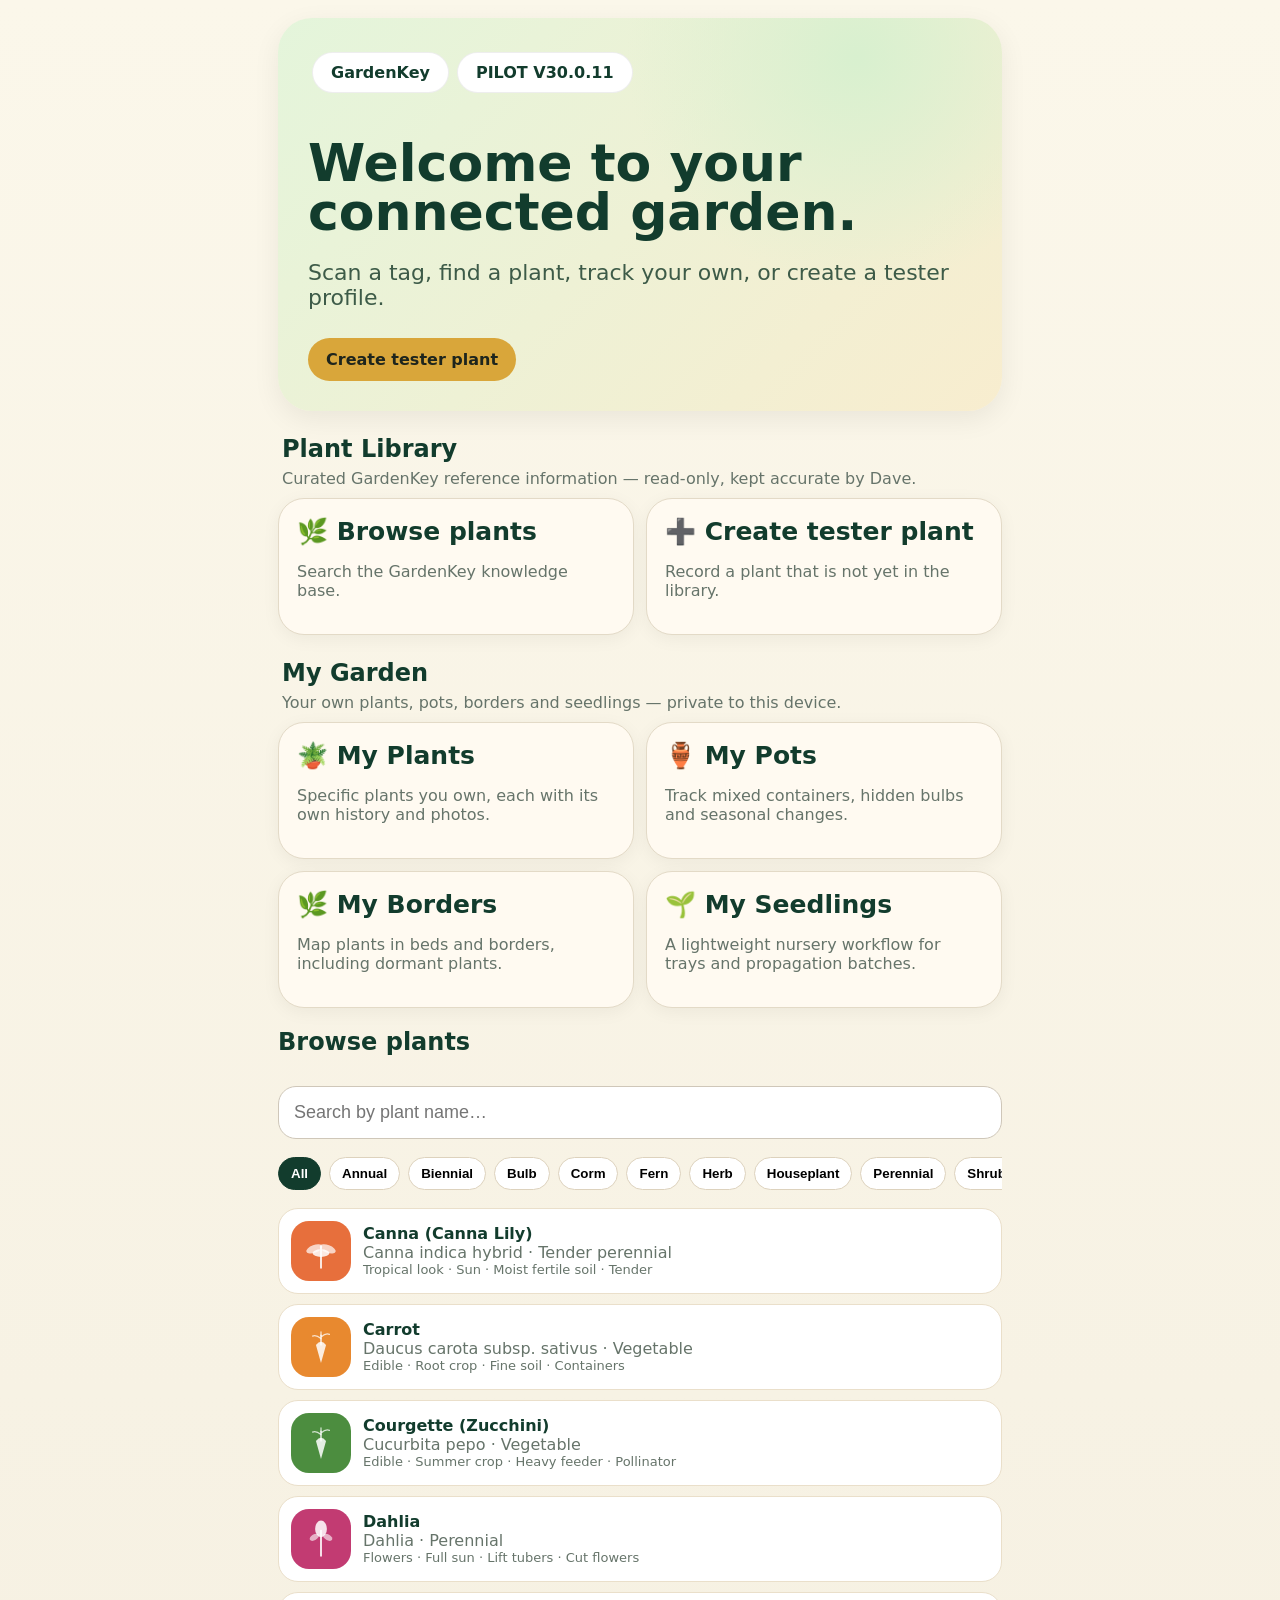
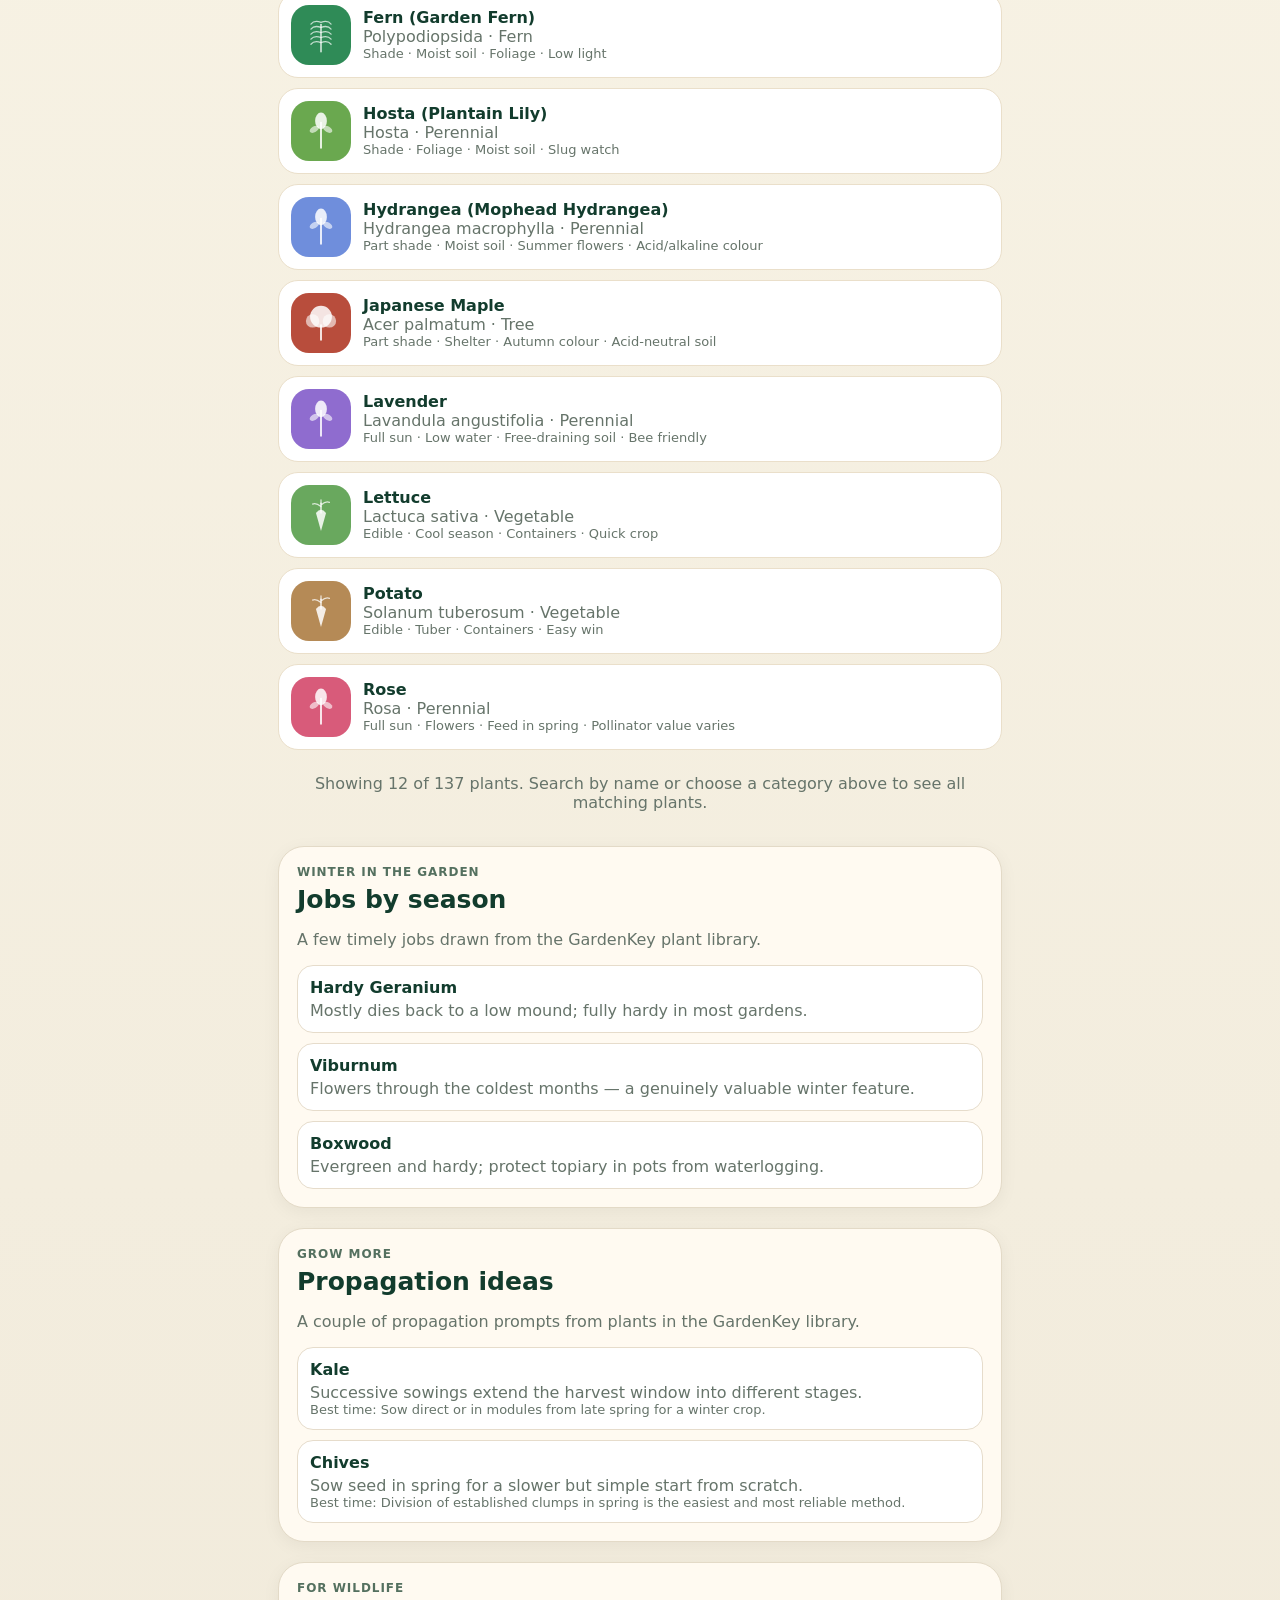
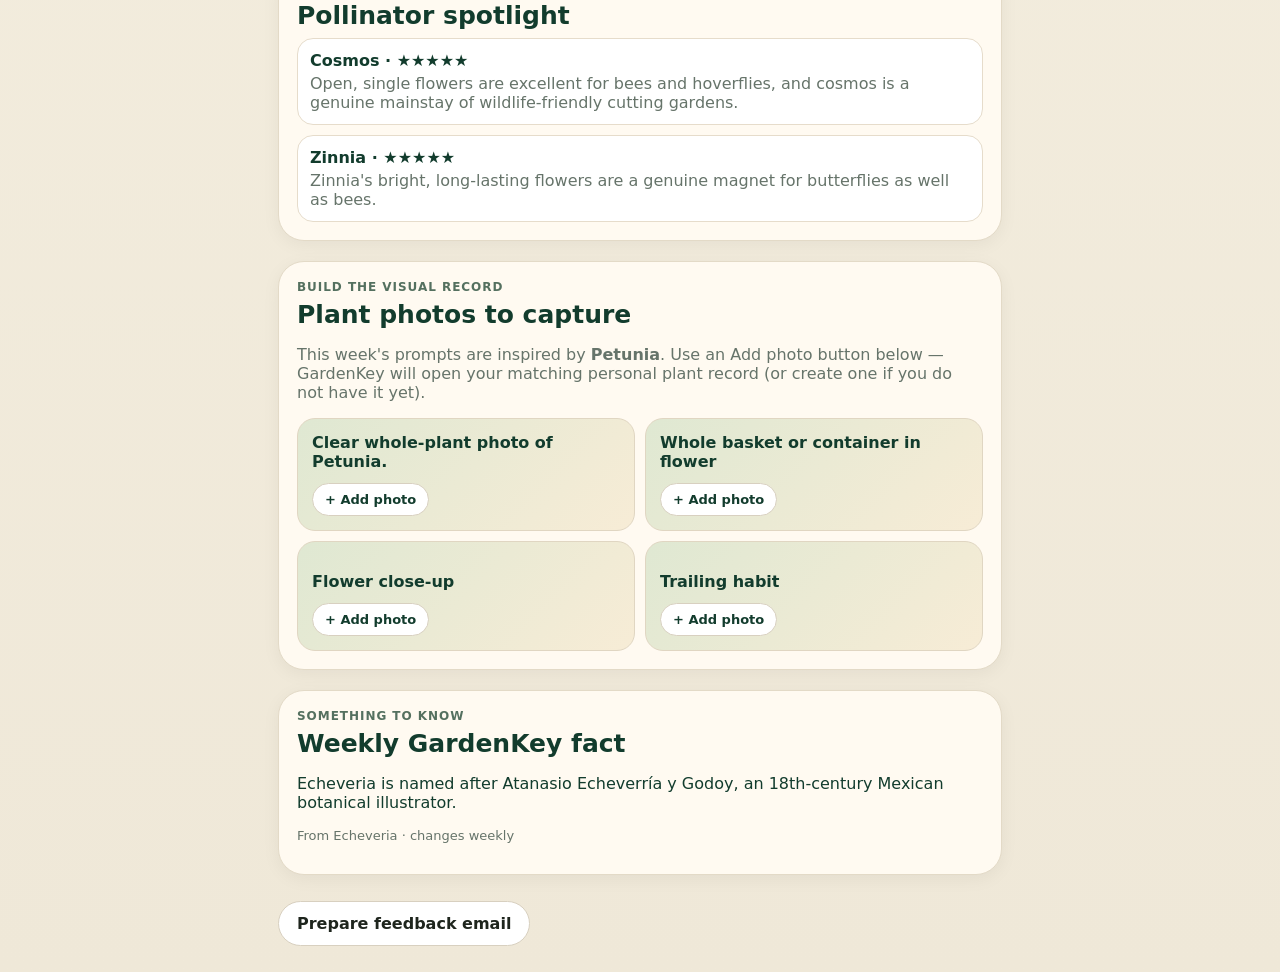
==== commit 438c7b30: "Add files via upload" ====
--- a/index.html
+++ b/index.html
@@ -1,8 +1,8 @@
-<!doctype html><html lang="en"><head><meta charset="utf-8"><meta name="viewport" content="width=device-width,initial-scale=1"><title>GardenKey PILOT V30.0.10</title><style>
+<!doctype html><html lang="en"><head><meta charset="utf-8"><meta name="viewport" content="width=device-width,initial-scale=1"><title>GardenKey PILOT</title><style>
 :root{--green:#123c2d;--cream:#f7f2e7;--card:#fffaf1;--gold:#d9a63a;--muted:#66746a}*{box-sizing:border-box}a,a:visited,a:active{color:inherit}body{margin:0;font-family:system-ui,-apple-system,Segoe UI,Roboto,Arial,sans-serif;background:linear-gradient(#fbf7ea,#efe8d8);color:var(--green)}.wrap{max-width:760px;margin:auto;padding:18px}.hero{border-radius:34px;padding:30px;background:radial-gradient(circle at 80% 10%,#d8f0cf,transparent 34%),linear-gradient(135deg,#e4f5db,#f8edcf);box-shadow:0 8px 28px #0001;margin-bottom:20px}.pill{display:inline-block;background:white;border:1px solid #0001;border-radius:999px;padding:10px 18px;font-weight:800;margin:4px}.hero h1{font-size:52px;line-height:.95;margin:42px 0 10px}.hero p{font-size:22px;color:#3d5b48}.grid{display:grid;grid-template-columns:repeat(2,minmax(0,1fr));gap:12px}.card{background:var(--card);border:1px solid #e3dac7;border-radius:26px;padding:18px;box-shadow:0 4px 18px #0000000d;text-decoration:none}.card,.card *{text-decoration:none}.card h2{margin:0 0 8px;font-size:25px}.btn{display:inline-block;background:var(--gold);color:#1e251d;border-radius:999px;padding:12px 18px;text-decoration:none;font-weight:800;margin:6px 4px 0 0}.btn.secondary{background:white;border:1px solid #d8d0c0}.search{width:100%;font-size:18px;padding:15px;border-radius:18px;border:1px solid #cfc7b9;margin:10px 0}.filters{display:flex;gap:8px;overflow-x:auto;padding:8px 0}.filter{white-space:nowrap;background:#fff;border:1px solid #ddd2bd;border-radius:999px;padding:8px 12px;font-weight:800;cursor:pointer}.filter.active{background:var(--green);color:#fff;border-color:var(--green)}.plant{display:flex;gap:12px;align-items:center;margin:10px 0;padding:12px;border-radius:20px;background:#fff;border:1px solid #eadfca;text-decoration:none;color:inherit}.plant,.plant *{text-decoration:none}.thumb{width:60px;height:60px;border-radius:18px;background-size:cover;background-position:center;flex:none;display:flex;align-items:center;justify-content:center;overflow:hidden}.thumb svg{width:70%;height:70%;display:block}.plant>div:last-child{flex:1;min-width:0}.plant b{overflow-wrap:break-word;word-break:break-word}.muted{color:var(--muted)}.section{margin:20px 0}.steps{display:grid;gap:10px}.step{background:#fff;border:1px solid #e5dccd;border-radius:18px;padding:14px}.tiny{font-size:13px;color:var(--muted)}.featureList{display:grid;gap:10px}.featureRow{display:block;background:white;border:1px solid #e6dccb;border-radius:16px;padding:12px;text-decoration:none;color:inherit}.featureRow b{display:block;margin-bottom:4px}.photoIdeas{display:grid;grid-template-columns:repeat(2,minmax(0,1fr));gap:10px}.photoIdea{background:linear-gradient(135deg,#dfe8d2,#f7ecd6);border:1px solid #e0d6c2;border-radius:18px;padding:14px;min-height:110px;display:flex;flex-direction:column;justify-content:flex-end;font-weight:800}.photoIdeaText{flex:1;display:flex;align-items:flex-end}.photoAdd{align-self:flex-start;margin-top:12px;background:white;border:1px solid #d8d0c0;border-radius:999px;padding:8px 12px;font:inherit;font-size:13px;font-weight:900;color:var(--green);cursor:pointer}.eyebrow{font-size:12px;text-transform:uppercase;letter-spacing:.08em;font-weight:900;color:#54705f;margin-bottom:6px}.testerBanner{display:none;background:#123c2d;color:white;border-radius:18px;padding:12px 16px;margin:0 0 14px;font-weight:800}.testerBanner span{display:block;font-size:13px;opacity:.85;margin-top:2px}.state{padding:14px;text-align:center;color:var(--muted)}@media(max-width:600px){.hero h1{font-size:42px}.grid{grid-template-columns:1fr}.photoIdeas{grid-template-columns:1fr 1fr}.wrap{padding:14px}}
-</style></head><body><script src="icons.js"></script><div class="wrap">
+</style><script src="version.js"></script></head><body><script src="icons.js"></script><div class="wrap">
 
-<div id="testerBanner" class="testerBanner"></div><section class="hero"><span class="pill">GardenKey</span><span class="pill">PILOT V30.0.10</span><h1>Welcome to your connected garden.</h1><p>Scan a tag, find a plant, track your own, or create a tester profile.</p><a class="btn testerLink" href="create.html">Create tester plant</a></section>
+<div id="testerBanner" class="testerBanner"></div><section class="hero"><span class="pill">GardenKey</span><span class="pill">PILOT <span data-gk-version></span></span><h1>Welcome to your connected garden.</h1><p>Scan a tag, find a plant, track your own, or create a tester profile.</p><a class="btn testerLink" href="create.html">Create tester plant</a></section>
 
 <h2 style="margin:24px 4px 6px">Plant Library</h2>
 <p class="muted" style="margin:0 4px 10px">Curated GardenKey reference information — read-only, kept accurate by Dave.</p>
@@ -24,7 +24,7 @@
 
 <section class="card section"><div class="eyebrow">Something to know</div><h2>Weekly GardenKey fact</h2><p id="weeklyFact">Loading this week's fact…</p><p class="tiny" id="weeklyFactPlant"></p></section>
 
-<section class="section" style="margin-bottom:8px"><a class="btn secondary" href="mailto:davewalsh45pro@gmail.com?subject=GardenKey%20feedback">Prepare feedback email</a></section>
+<section class="section" style="margin-bottom:8px"><a class="btn secondary" id="feedbackLink" href="feedback.html?context=Homepage">Prepare feedback email</a></section>
 
 </div><script>
 let plants = {};
@@ -34,7 +34,7 @@
   const requested=params.get('tester')||localStorage.getItem('gk_tester_id')||'';
   if(!requested) return;
   try{
-    const res=await fetch('testers.json?v=30010',{cache:'no-store'});
+    const res=await fetch(gkCache('testers.json'),{cache:'no-store'});
     const testers=await res.json();
     const t=testers[requested];
     if(!t) return;
@@ -44,14 +44,15 @@
     testerBanner.innerHTML=`Welcome back, ${t.testerName}<span>Tester ID: ${t.testerId} · This identity will be used automatically on this device.</span>`;
     document.querySelectorAll('.testerLink').forEach(a=>a.href='create.html?tester='+encodeURIComponent(t.testerId));
     myPlantsLink.href='myplants.html?tester='+encodeURIComponent(t.testerId);
-    if(params.get('tester')!==t.testerId) history.replaceState(null,'','index.html?tester='+encodeURIComponent(t.testerId)+'&v=30010');
+    const feedbackLink=document.getElementById('feedbackLink'); if(feedbackLink) feedbackLink.href='feedback.html?context=Homepage&tester='+encodeURIComponent(t.testerId);
+    if(params.get('tester')!==t.testerId) history.replaceState(null,'','index.html?tester='+encodeURIComponent(t.testerId)+'&v='+GK_RELEASE.cache);
   }catch(e){ console.warn('Could not establish tester identity',e); }
 }
 
 
 async function loadPlants(){
   try{
-    const res = await fetch('plants.json', {cache:'no-store'});
+    const res = await fetch(gkCache('plants.json'), {cache:'no-store'});
     if(!res.ok) throw new Error('HTTP '+res.status);
     plants = await res.json();
     buildFilters();
@@ -121,16 +122,16 @@
   const matches=idx.filter(x=>x&&x.plantLibraryId===plantId);
   const cap=encodeURIComponent(caption||'');
   if(matches.length===1){
-    location.href='myplant.html?id='+encodeURIComponent(matches[0].id)+'&caption='+cap+'&v=30010#photos';
+    location.href='myplant.html?id='+encodeURIComponent(matches[0].id)+'&caption='+cap+'&v='+GK_RELEASE.cache+'#photos';
     return;
   }
   if(matches.length>1){
     alert('You have more than one '+plantName+' in My Plants. Choose the plant you want, then add the photo from its Photos section.');
-    location.href='myplants.html?v=30010';
+    location.href='myplants.html?v='+GK_RELEASE.cache;
     return;
   }
   // No personal record yet: create one linked to the library plant, then take the gardener straight to Photos.
-  location.href='myplant.html?new=1&plantLibraryId='+encodeURIComponent(plantId)+'&nickname='+encodeURIComponent(plantName)+'&caption='+cap+'&v=30010#photos';
+  location.href='myplant.html?new=1&plantLibraryId='+encodeURIComponent(plantId)+'&nickname='+encodeURIComponent(plantName)+'&caption='+cap+'&v='+GK_RELEASE.cache+'#photos';
 }
 function renderHomeFeatures(){
   const rows=Object.values(plants);
